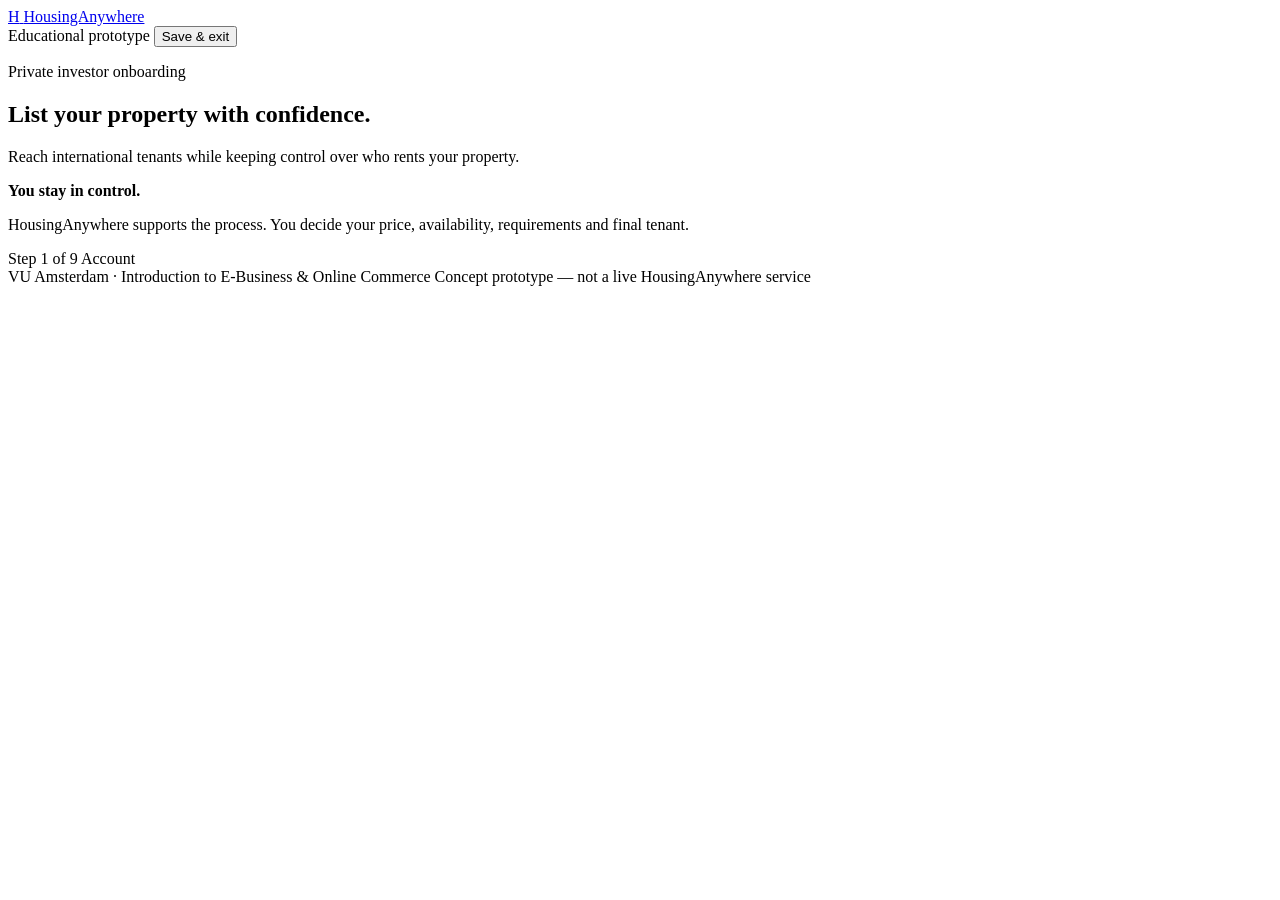
==== index.html @ 100d5806 "Add index.html" ====
<!doctype html>
<html lang="en">
<head>
  <meta charset="utf-8" />
  <meta name="viewport" content="width=device-width, initial-scale=1" />
  <meta name="description" content="Educational prototype of a low-touch HousingAnywhere onboarding journey for private investors." />
  <title>HousingAnywhere — Private Investor Onboarding Prototype</title>
  <link rel="stylesheet" href="styles.css" />
</head>
<body>
  <header class="topbar">
    <a class="brand" href="#" aria-label="HousingAnywhere prototype home">
      <span class="brand-mark">H</span>
      <span>HousingAnywhere</span>
    </a>
    <div class="top-actions">
      <span class="prototype-badge">Educational prototype</span>
      <button class="text-button" id="saveExitBtn" type="button">Save & exit</button>
    </div>
  </header>

  <main class="shell">
    <aside class="sidebar" aria-label="Onboarding progress">
      <div class="sidebar-copy">
        <p class="eyebrow">Private investor onboarding</p>
        <h1>List your property with confidence.</h1>
        <p>Reach international tenants while keeping control over who rents your property.</p>
      </div>
      <ol id="progressList" class="progress-list"></ol>
      <div class="trust-card">
        <strong>You stay in control.</strong>
        <p>HousingAnywhere supports the process. You decide your price, availability, requirements and final tenant.</p>
      </div>
    </aside>

    <section class="content-panel" aria-live="polite">
      <div class="mobile-progress">
        <div>
          <span id="mobileStepLabel">Step 1 of 9</span>
          <span id="mobileStepName">Account</span>
        </div>
        <div class="mobile-progress-track"><span id="mobileProgressBar"></span></div>
      </div>

      <div id="app"></div>
    </section>
  </main>

  <footer>
    <span>VU Amsterdam · Introduction to E-Business & Online Commerce</span>
    <span>Concept prototype — not a live HousingAnywhere service</span>
  </footer>

  <script src="app.js"></script>
</body>
</html>
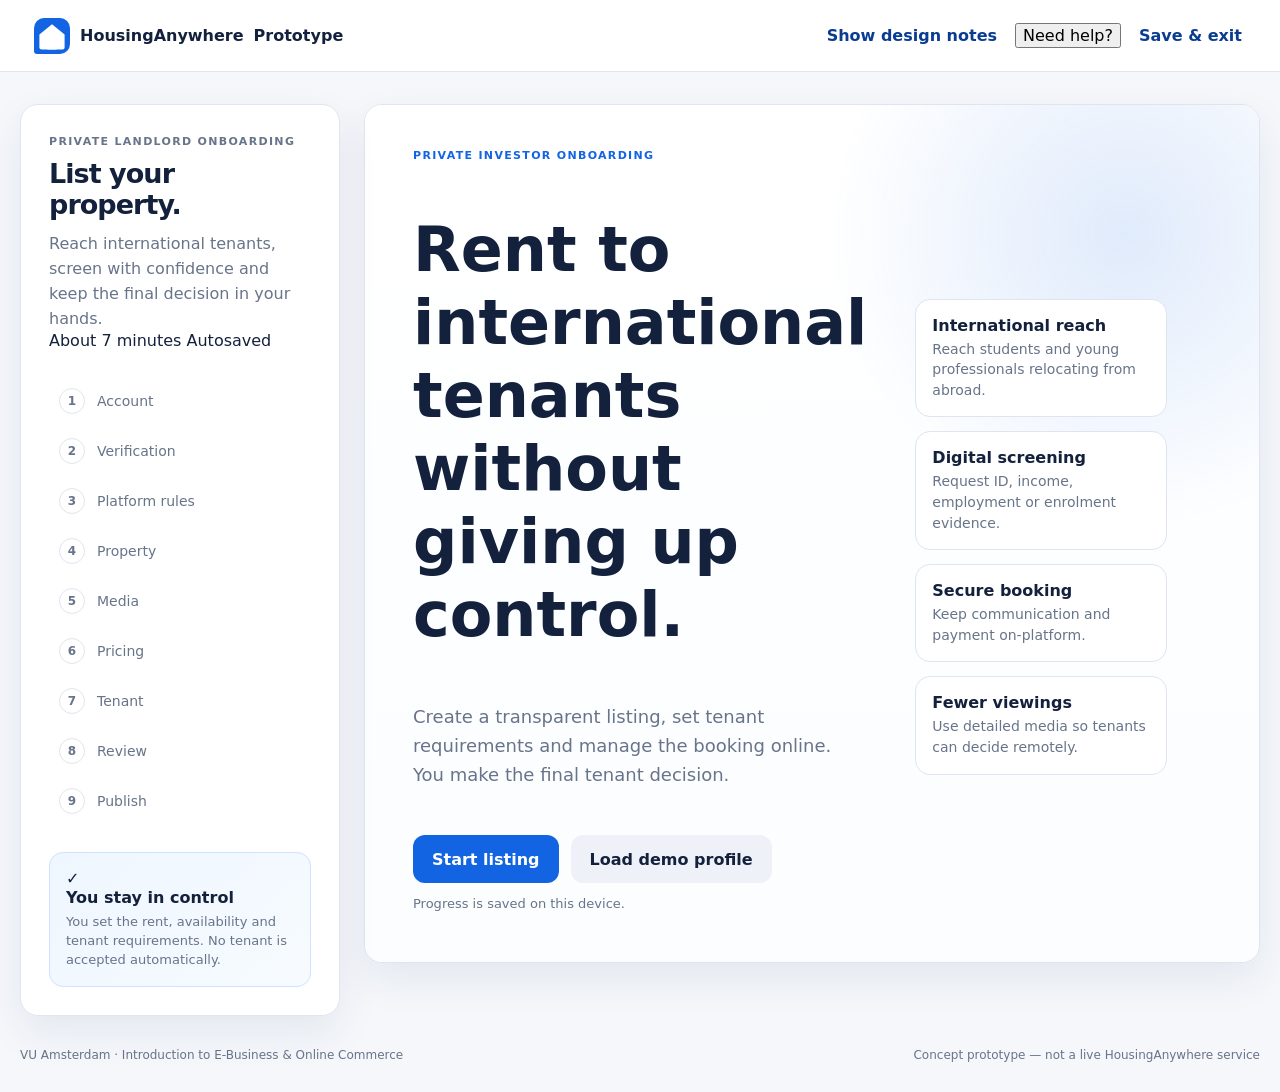
==== commit cd087ff8: "Refine HousingAnywhere shell and demo controls" ====
--- a/index.html
+++ b/index.html
@@ -3,18 +3,26 @@
 <head>
   <meta charset="utf-8" />
   <meta name="viewport" content="width=device-width, initial-scale=1" />
-  <meta name="description" content="Educational prototype of a low-touch HousingAnywhere onboarding journey for private investors." />
+  <meta name="description" content="Educational prototype of a scalable HousingAnywhere onboarding journey for private investors." />
   <title>HousingAnywhere — Private Investor Onboarding Prototype</title>
   <link rel="stylesheet" href="styles.css" />
 </head>
 <body>
   <header class="topbar">
     <a class="brand" href="#" aria-label="HousingAnywhere prototype home">
-      <span class="brand-mark">H</span>
-      <span>HousingAnywhere</span>
+      <span class="brand-mark" aria-hidden="true">
+        <svg viewBox="0 0 40 40" role="img">
+          <path d="M6 18.2 20 7l14 11.2v14.3a2.5 2.5 0 0 1-2.5 2.5h-23A2.5 2.5 0 0 1 6 32.5V18.2Z" fill="currentColor"/>
+          <path d="M15 35V24h10v11" fill="#fff"/>
+        </svg>
+      </span>
+      <span class="brand-name">Housing<span>Anywhere</span></span>
+      <span class="prototype-label">Prototype</span>
     </a>
+
     <div class="top-actions">
-      <span class="prototype-badge">Educational prototype</span>
+      <button class="text-button" id="notesBtn" type="button" aria-pressed="false">Show design notes</button>
+      <button class="help-button" id="helpBtn" type="button">Need help?</button>
       <button class="text-button" id="saveExitBtn" type="button">Save & exit</button>
     </div>
   </header>
@@ -22,14 +30,24 @@
   <main class="shell">
     <aside class="sidebar" aria-label="Onboarding progress">
       <div class="sidebar-copy">
-        <p class="eyebrow">Private investor onboarding</p>
-        <h1>List your property with confidence.</h1>
-        <p>Reach international tenants while keeping control over who rents your property.</p>
+        <p class="eyebrow">Private landlord onboarding</p>
+        <h1>List your property.</h1>
+        <p>Reach international tenants, screen with confidence and keep the final decision in your hands.</p>
       </div>
+
+      <div class="progress-meta">
+        <span id="progressMeta">About 7 minutes</span>
+        <span>Autosaved</span>
+      </div>
+
       <ol id="progressList" class="progress-list"></ol>
+
       <div class="trust-card">
-        <strong>You stay in control.</strong>
-        <p>HousingAnywhere supports the process. You decide your price, availability, requirements and final tenant.</p>
+        <div class="trust-icon">✓</div>
+        <div>
+          <strong>You stay in control</strong>
+          <p>You set the rent, availability and tenant requirements. No tenant is accepted automatically.</p>
+        </div>
       </div>
     </aside>
 
@@ -51,6 +69,16 @@
     <span>Concept prototype — not a live HousingAnywhere service</span>
   </footer>
 
+  <div class="toast" id="toast" role="status" aria-live="polite"></div>
+
+  <dialog id="helpDialog">
+    <button class="dialog-close" id="closeHelpBtn" aria-label="Close">×</button>
+    <p class="eyebrow">Low-touch, not no-touch</p>
+    <h2>Need a hand?</h2>
+    <p>This prototype keeps routine onboarding self-service. Human support is available when something is unclear or an exception needs review.</p>
+    <button class="btn btn-primary" id="closeHelpPrimary" type="button">Continue onboarding</button>
+  </dialog>
+
   <script src="app.js"></script>
 </body>
 </html>
--- a/styles.css
+++ b/styles.css
@@ -0,0 +1,52 @@
+:root {
+  --ha-blue: #1264e3;
+  --ha-blue-dark: #0a3d91;
+  --ha-blue-soft: #eaf2ff;
+  --ink: #14213d;
+  --muted: #68748a;
+  --line: #dfe5ee;
+  --panel: #ffffff;
+  --bg: #f5f7fb;
+  --success: #147d64;
+  --success-soft: #e8f7f2;
+  --warning: #a76700;
+  --warning-soft: #fff4de;
+  --radius: 18px;
+  --shadow: 0 16px 40px rgba(26, 45, 84, 0.08);
+}
+*{box-sizing:border-box} html{scroll-behavior:smooth}
+body{margin:0;font-family:Inter,ui-sans-serif,system-ui,-apple-system,BlinkMacSystemFont,"Segoe UI",sans-serif;color:var(--ink);background:var(--bg);min-height:100vh}
+button,input,select,textarea{font:inherit} button{cursor:pointer}
+.topbar{height:72px;display:flex;align-items:center;justify-content:space-between;gap:20px;padding:0 34px;background:#fff;border-bottom:1px solid var(--line);position:sticky;top:0;z-index:20}
+.brand{display:inline-flex;align-items:center;gap:10px;text-decoration:none;color:var(--ink);font-weight:800}
+.brand-mark{width:36px;height:36px;display:grid;place-items:center;color:#fff;background:var(--ha-blue);border-radius:10px 10px 10px 3px;font-weight:900}
+.top-actions{display:flex;align-items:center;gap:14px}.prototype-badge{padding:7px 10px;border-radius:999px;background:var(--ha-blue-soft);color:var(--ha-blue-dark);font-size:12px;font-weight:750}
+.text-button{border:0;background:transparent;color:var(--ha-blue-dark);font-weight:700;padding:10px 4px}
+.shell{width:min(1240px,calc(100% - 40px));margin:32px auto;display:grid;grid-template-columns:320px minmax(0,1fr);gap:24px;align-items:start}
+.sidebar{position:sticky;top:98px;background:var(--panel);border:1px solid var(--line);border-radius:var(--radius);box-shadow:var(--shadow);padding:28px}
+.sidebar-copy h1{font-size:27px;line-height:1.15;letter-spacing:-.035em;margin:8px 0 12px}.sidebar-copy p{color:var(--muted);line-height:1.55;margin:0}
+.eyebrow{text-transform:uppercase;font-size:11px;letter-spacing:.12em;font-weight:850;color:var(--ha-blue)}
+.progress-list{list-style:none;padding:0;margin:28px 0;display:grid;gap:4px}.progress-item{display:grid;grid-template-columns:28px 1fr;gap:10px;align-items:center;padding:10px;border-radius:12px;color:var(--muted);font-size:14px}
+.progress-item .dot{width:26px;height:26px;border-radius:50%;display:grid;place-items:center;border:1.5px solid var(--line);background:#fff;font-size:12px;font-weight:800}
+.progress-item.active{background:var(--ha-blue-soft);color:var(--ha-blue-dark);font-weight:800}.progress-item.active .dot{background:var(--ha-blue);border-color:var(--ha-blue);color:#fff}
+.progress-item.done{color:var(--ink)}.progress-item.done .dot{background:var(--success);border-color:var(--success);color:#fff}
+.trust-card{padding:16px;border-radius:14px;background:linear-gradient(140deg,#eef6ff,#f7fbff);border:1px solid #cfe2ff}.trust-card strong{display:block;margin-bottom:6px}.trust-card p{margin:0;color:var(--muted);font-size:13px;line-height:1.45}
+.content-panel{background:var(--panel);border:1px solid var(--line);border-radius:var(--radius);box-shadow:var(--shadow);min-height:720px;overflow:hidden}
+.screen{padding:44px 48px 38px}.screen-header{max-width:690px;margin-bottom:28px}.screen-header .kicker{color:var(--ha-blue);font-weight:800;font-size:13px;margin-bottom:8px}.screen-header h2{font-size:clamp(30px,4vw,43px);line-height:1.05;letter-spacing:-.04em;margin:0 0 14px}.screen-header p{color:var(--muted);font-size:17px;line-height:1.55;margin:0}
+.hero-screen{min-height:720px;display:grid;align-content:center;background:radial-gradient(circle at 85% 15%,rgba(18,100,227,.13),transparent 28%),linear-gradient(180deg,#fff,#fbfdff)}
+.hero-layout{display:grid;grid-template-columns:1.15fr .85fr;gap:48px;align-items:center}.hero-layout h2{font-size:clamp(42px,5vw,62px);max-width:700px}.hero-benefits{display:grid;gap:14px}.benefit-card{border:1px solid var(--line);border-radius:15px;padding:16px;background:#fff}.benefit-card strong{display:block;margin-bottom:4px}.benefit-card span{color:var(--muted);font-size:14px;line-height:1.4}
+.form-grid{display:grid;grid-template-columns:repeat(2,minmax(0,1fr));gap:18px}.field{display:grid;gap:8px}.field.full{grid-column:1/-1}.field label{font-size:13px;font-weight:800;color:#33415c}.field small{color:var(--muted)}
+input,select,textarea{width:100%;border:1px solid #cfd7e4;background:#fff;color:var(--ink);border-radius:12px;padding:13px 14px;min-height:48px;outline:none}textarea{min-height:100px;resize:vertical}input:focus,select:focus,textarea:focus{border-color:var(--ha-blue);box-shadow:0 0 0 3px rgba(18,100,227,.12)} input[type="checkbox"]{width:18px;min-height:18px;padding:0}
+.actions{display:flex;gap:12px;justify-content:space-between;align-items:center;margin-top:34px;padding-top:24px;border-top:1px solid var(--line)}.actions-right{display:flex;gap:12px;margin-left:auto}
+.btn{border:0;border-radius:12px;padding:13px 19px;font-weight:800;min-height:48px}.btn-primary{background:var(--ha-blue);color:#fff}.btn-secondary{background:#eef2f8;color:var(--ink)}.btn:disabled{opacity:.45;cursor:not-allowed}
+.info-box,.success-box,.warning-box{border-radius:14px;padding:16px 18px;margin:18px 0;line-height:1.5}.info-box{background:var(--ha-blue-soft);color:var(--ha-blue-dark);border:1px solid #cfe0ff}.success-box{background:var(--success-soft);color:#0b614e;border:1px solid #b8e6d8}.warning-box{background:var(--warning-soft);color:#7d4c00;border:1px solid #ffd899}
+.verify-card{display:grid;grid-template-columns:54px 1fr auto;gap:16px;align-items:center;border:1px solid var(--line);border-radius:14px;padding:16px;margin:12px 0}.verify-icon{width:50px;height:50px;display:grid;place-items:center;border-radius:14px;background:var(--ha-blue-soft);color:var(--ha-blue);font-weight:900}.status{padding:7px 10px;border:0;border-radius:999px;font-size:12px;font-weight:850}.status.pending{background:#f1f3f6;color:#657084}.status.done{background:var(--success-soft);color:var(--success)}
+.rules-grid{display:grid;grid-template-columns:repeat(2,minmax(0,1fr));gap:14px}.rule-card{border:1px solid var(--line);border-radius:15px;padding:18px;min-height:190px;display:flex;flex-direction:column}.rule-number{color:var(--ha-blue);font-weight:900;font-size:12px}.rule-card h3{margin:8px 0}.rule-card p{color:var(--muted);line-height:1.45;flex:1}.check-row{display:flex;gap:9px;align-items:flex-start;font-size:13px;font-weight:700}
+.chips{display:flex;flex-wrap:wrap;gap:9px}.chip{display:inline-flex;align-items:center;gap:7px;border:1px solid var(--line);padding:9px 11px;border-radius:999px;background:#fff}
+.upload-box{border:1.5px dashed #b9c7da;border-radius:16px;padding:34px;text-align:center;background:#fbfcff}.media-preview{display:grid;grid-template-columns:repeat(3,1fr);gap:12px;margin-top:16px}.media-tile{aspect-ratio:4/3;border:1px solid var(--line);border-radius:12px;background:#f3f6fb;display:grid;place-items:center;overflow:hidden;color:var(--muted);font-size:12px}.media-tile img{width:100%;height:100%;object-fit:cover}
+.summary-grid{display:grid;grid-template-columns:repeat(2,minmax(0,1fr));gap:14px}.summary-card{border:1px solid var(--line);border-radius:14px;padding:17px}.summary-card h3{margin:0 0 10px;font-size:15px}.summary-card dl{margin:0;display:grid;grid-template-columns:1fr 1fr;gap:8px 12px;font-size:13px}.summary-card dt{color:var(--muted)}.summary-card dd{margin:0;text-align:right;font-weight:750}
+.checklist{list-style:none;padding:0;margin:18px 0 0;display:grid;gap:9px}.checklist li{display:flex;align-items:center;gap:9px}.checkmark{width:24px;height:24px;border-radius:50%;display:grid;place-items:center;background:var(--success-soft);color:var(--success);font-weight:900;font-size:12px}
+.success-hero{text-align:center;max-width:700px;margin:60px auto 0}.success-icon{width:82px;height:82px;border-radius:24px;display:grid;place-items:center;background:var(--success-soft);color:var(--success);font-size:38px;font-weight:900;margin:0 auto 24px}.next-steps{display:grid;grid-template-columns:repeat(4,1fr);gap:10px;margin:30px 0}.next-step{padding:14px 10px;background:#f8faff;border:1px solid var(--line);border-radius:12px;font-size:12px}.next-step strong{display:block;color:var(--ha-blue);font-size:18px;margin-bottom:5px}.inline-note{color:var(--muted);font-size:13px}.mobile-progress{display:none}
+footer{width:min(1240px,calc(100% - 40px));margin:0 auto 30px;display:flex;justify-content:space-between;gap:20px;color:var(--muted);font-size:12px}
+@media(max-width:940px){.shell{grid-template-columns:1fr;margin-top:20px}.sidebar{display:none}.mobile-progress{display:block;padding:18px 22px 0}.mobile-progress>div:first-child{display:flex;justify-content:space-between;font-size:12px;color:var(--muted);margin-bottom:8px}.mobile-progress-track{height:6px;background:#e7ebf1;border-radius:999px;overflow:hidden}.mobile-progress-track span{display:block;height:100%;background:var(--ha-blue)}.hero-layout{grid-template-columns:1fr}}
+@media(max-width:680px){.topbar{padding:0 18px}.prototype-badge{display:none}.shell{width:calc(100% - 20px)}.screen{padding:30px 22px 24px}.form-grid,.rules-grid,.summary-grid{grid-template-columns:1fr}.field.full{grid-column:auto}.verify-card{grid-template-columns:46px 1fr}.verify-card .status{grid-column:2;justify-self:start}.media-preview{grid-template-columns:repeat(2,1fr)}.next-steps{grid-template-columns:repeat(2,1fr)}footer{width:calc(100% - 32px);flex-direction:column}}
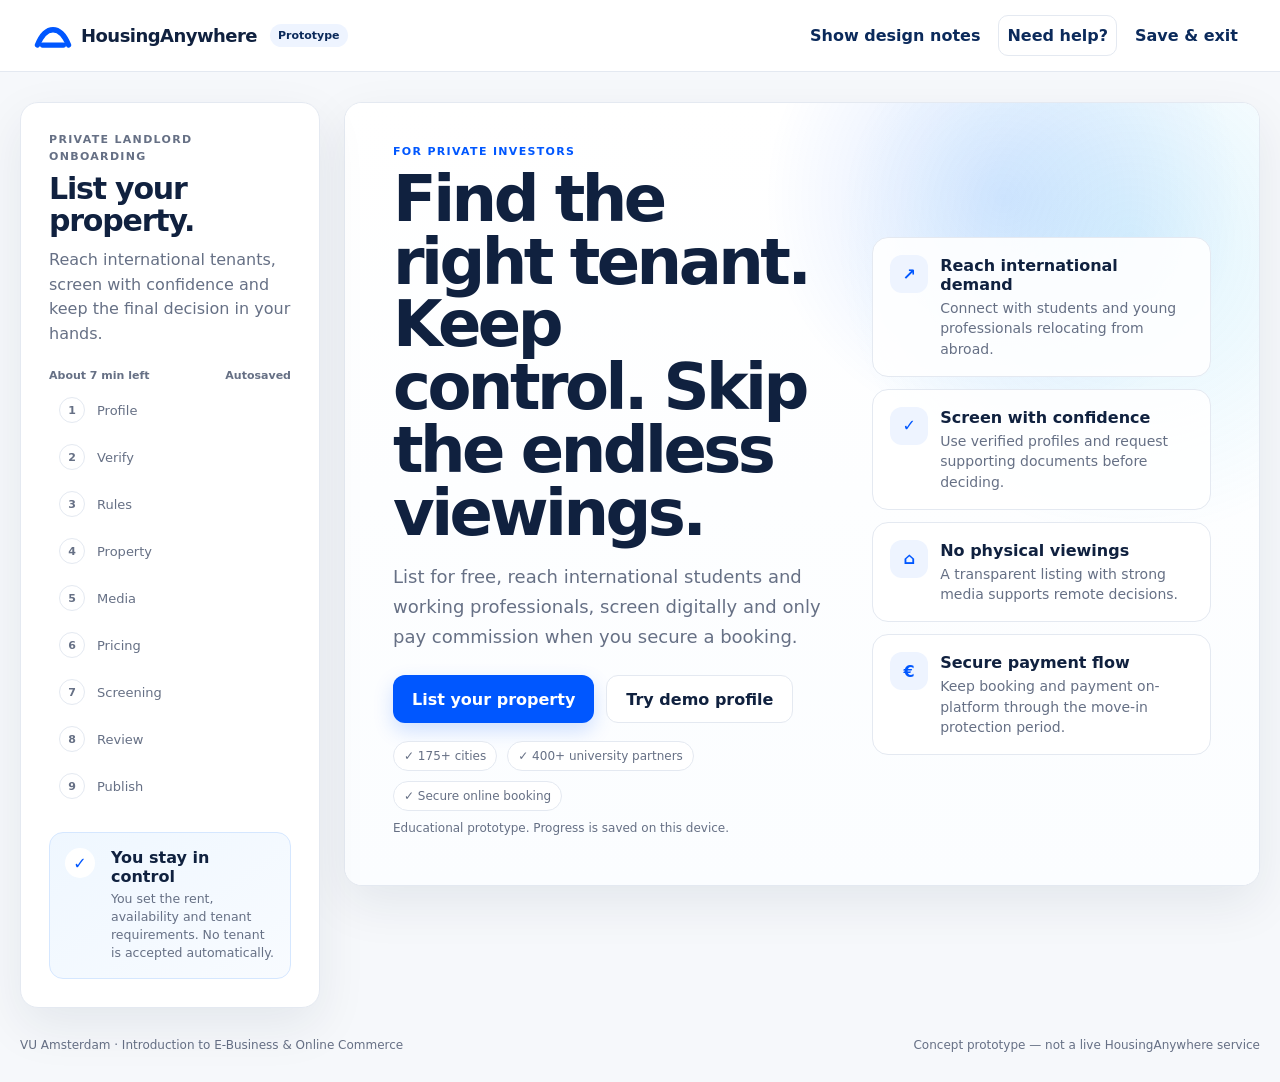
==== commit 2b7dc840: "Correct HousingAnywhere logo treatment and warm branding" ====
--- a/index.html
+++ b/index.html
@@ -11,12 +11,12 @@
   <header class="topbar">
     <a class="brand" href="#" aria-label="HousingAnywhere prototype home">
       <span class="brand-mark" aria-hidden="true">
-        <svg viewBox="0 0 40 40" role="img">
-          <path d="M6 18.2 20 7l14 11.2v14.3a2.5 2.5 0 0 1-2.5 2.5h-23A2.5 2.5 0 0 1 6 32.5V18.2Z" fill="currentColor"/>
-          <path d="M15 35V24h10v11" fill="#fff"/>
+        <svg viewBox="0 0 44 40" role="img">
+          <path d="M4 30.5c4.8-11.8 10.8-17.7 18-17.7s13.2 5.9 18 17.7" fill="none" stroke="currentColor" stroke-width="6.2" stroke-linecap="round"/>
+          <path d="M10 30.5h24" fill="none" stroke="currentColor" stroke-width="6.2" stroke-linecap="round"/>
         </svg>
       </span>
-      <span class="brand-name">Housing<span>Anywhere</span></span>
+      <span class="brand-name">HousingAnywhere</span>
       <span class="prototype-label">Prototype</span>
     </a>
 
--- a/styles.css
+++ b/styles.css
@@ -1,52 +1,194 @@
-:root {
-  --ha-blue: #1264e3;
-  --ha-blue-dark: #0a3d91;
-  --ha-blue-soft: #eaf2ff;
-  --ink: #14213d;
-  --muted: #68748a;
-  --line: #dfe5ee;
-  --panel: #ffffff;
-  --bg: #f5f7fb;
-  --success: #147d64;
-  --success-soft: #e8f7f2;
-  --warning: #a76700;
-  --warning-soft: #fff4de;
-  --radius: 18px;
-  --shadow: 0 16px 40px rgba(26, 45, 84, 0.08);
+:root{
+  --ha-blue:#0057ff;
+  --ha-blue-2:#2f80ed;
+  --ha-blue-dark:#0b2a5b;
+  --ha-blue-soft:#eef4ff;
+  --ha-cyan:#28b8f0;
+  --ink:#10213f;
+  --muted:#667085;
+  --line:#e4e9f1;
+  --panel:#ffffff;
+  --bg:#f6f8fb;
+  --success:#0f8a66;
+  --success-soft:#e9f8f2;
+  --warning:#9a5f00;
+  --warning-soft:#fff6e5;
+  --danger:#b42318;
+  --danger-soft:#fff0ee;
+  --note:#6d4aff;
+  --note-soft:#f2efff;
+  --radius:18px;
+  --shadow:0 18px 50px rgba(16,33,63,.08)
 }
-*{box-sizing:border-box} html{scroll-behavior:smooth}
-body{margin:0;font-family:Inter,ui-sans-serif,system-ui,-apple-system,BlinkMacSystemFont,"Segoe UI",sans-serif;color:var(--ink);background:var(--bg);min-height:100vh}
-button,input,select,textarea{font:inherit} button{cursor:pointer}
-.topbar{height:72px;display:flex;align-items:center;justify-content:space-between;gap:20px;padding:0 34px;background:#fff;border-bottom:1px solid var(--line);position:sticky;top:0;z-index:20}
-.brand{display:inline-flex;align-items:center;gap:10px;text-decoration:none;color:var(--ink);font-weight:800}
-.brand-mark{width:36px;height:36px;display:grid;place-items:center;color:#fff;background:var(--ha-blue);border-radius:10px 10px 10px 3px;font-weight:900}
-.top-actions{display:flex;align-items:center;gap:14px}.prototype-badge{padding:7px 10px;border-radius:999px;background:var(--ha-blue-soft);color:var(--ha-blue-dark);font-size:12px;font-weight:750}
-.text-button{border:0;background:transparent;color:var(--ha-blue-dark);font-weight:700;padding:10px 4px}
-.shell{width:min(1240px,calc(100% - 40px));margin:32px auto;display:grid;grid-template-columns:320px minmax(0,1fr);gap:24px;align-items:start}
-.sidebar{position:sticky;top:98px;background:var(--panel);border:1px solid var(--line);border-radius:var(--radius);box-shadow:var(--shadow);padding:28px}
-.sidebar-copy h1{font-size:27px;line-height:1.15;letter-spacing:-.035em;margin:8px 0 12px}.sidebar-copy p{color:var(--muted);line-height:1.55;margin:0}
-.eyebrow{text-transform:uppercase;font-size:11px;letter-spacing:.12em;font-weight:850;color:var(--ha-blue)}
-.progress-list{list-style:none;padding:0;margin:28px 0;display:grid;gap:4px}.progress-item{display:grid;grid-template-columns:28px 1fr;gap:10px;align-items:center;padding:10px;border-radius:12px;color:var(--muted);font-size:14px}
-.progress-item .dot{width:26px;height:26px;border-radius:50%;display:grid;place-items:center;border:1.5px solid var(--line);background:#fff;font-size:12px;font-weight:800}
-.progress-item.active{background:var(--ha-blue-soft);color:var(--ha-blue-dark);font-weight:800}.progress-item.active .dot{background:var(--ha-blue);border-color:var(--ha-blue);color:#fff}
-.progress-item.done{color:var(--ink)}.progress-item.done .dot{background:var(--success);border-color:var(--success);color:#fff}
-.trust-card{padding:16px;border-radius:14px;background:linear-gradient(140deg,#eef6ff,#f7fbff);border:1px solid #cfe2ff}.trust-card strong{display:block;margin-bottom:6px}.trust-card p{margin:0;color:var(--muted);font-size:13px;line-height:1.45}
-.content-panel{background:var(--panel);border:1px solid var(--line);border-radius:var(--radius);box-shadow:var(--shadow);min-height:720px;overflow:hidden}
-.screen{padding:44px 48px 38px}.screen-header{max-width:690px;margin-bottom:28px}.screen-header .kicker{color:var(--ha-blue);font-weight:800;font-size:13px;margin-bottom:8px}.screen-header h2{font-size:clamp(30px,4vw,43px);line-height:1.05;letter-spacing:-.04em;margin:0 0 14px}.screen-header p{color:var(--muted);font-size:17px;line-height:1.55;margin:0}
-.hero-screen{min-height:720px;display:grid;align-content:center;background:radial-gradient(circle at 85% 15%,rgba(18,100,227,.13),transparent 28%),linear-gradient(180deg,#fff,#fbfdff)}
-.hero-layout{display:grid;grid-template-columns:1.15fr .85fr;gap:48px;align-items:center}.hero-layout h2{font-size:clamp(42px,5vw,62px);max-width:700px}.hero-benefits{display:grid;gap:14px}.benefit-card{border:1px solid var(--line);border-radius:15px;padding:16px;background:#fff}.benefit-card strong{display:block;margin-bottom:4px}.benefit-card span{color:var(--muted);font-size:14px;line-height:1.4}
-.form-grid{display:grid;grid-template-columns:repeat(2,minmax(0,1fr));gap:18px}.field{display:grid;gap:8px}.field.full{grid-column:1/-1}.field label{font-size:13px;font-weight:800;color:#33415c}.field small{color:var(--muted)}
-input,select,textarea{width:100%;border:1px solid #cfd7e4;background:#fff;color:var(--ink);border-radius:12px;padding:13px 14px;min-height:48px;outline:none}textarea{min-height:100px;resize:vertical}input:focus,select:focus,textarea:focus{border-color:var(--ha-blue);box-shadow:0 0 0 3px rgba(18,100,227,.12)} input[type="checkbox"]{width:18px;min-height:18px;padding:0}
-.actions{display:flex;gap:12px;justify-content:space-between;align-items:center;margin-top:34px;padding-top:24px;border-top:1px solid var(--line)}.actions-right{display:flex;gap:12px;margin-left:auto}
-.btn{border:0;border-radius:12px;padding:13px 19px;font-weight:800;min-height:48px}.btn-primary{background:var(--ha-blue);color:#fff}.btn-secondary{background:#eef2f8;color:var(--ink)}.btn:disabled{opacity:.45;cursor:not-allowed}
-.info-box,.success-box,.warning-box{border-radius:14px;padding:16px 18px;margin:18px 0;line-height:1.5}.info-box{background:var(--ha-blue-soft);color:var(--ha-blue-dark);border:1px solid #cfe0ff}.success-box{background:var(--success-soft);color:#0b614e;border:1px solid #b8e6d8}.warning-box{background:var(--warning-soft);color:#7d4c00;border:1px solid #ffd899}
-.verify-card{display:grid;grid-template-columns:54px 1fr auto;gap:16px;align-items:center;border:1px solid var(--line);border-radius:14px;padding:16px;margin:12px 0}.verify-icon{width:50px;height:50px;display:grid;place-items:center;border-radius:14px;background:var(--ha-blue-soft);color:var(--ha-blue);font-weight:900}.status{padding:7px 10px;border:0;border-radius:999px;font-size:12px;font-weight:850}.status.pending{background:#f1f3f6;color:#657084}.status.done{background:var(--success-soft);color:var(--success)}
-.rules-grid{display:grid;grid-template-columns:repeat(2,minmax(0,1fr));gap:14px}.rule-card{border:1px solid var(--line);border-radius:15px;padding:18px;min-height:190px;display:flex;flex-direction:column}.rule-number{color:var(--ha-blue);font-weight:900;font-size:12px}.rule-card h3{margin:8px 0}.rule-card p{color:var(--muted);line-height:1.45;flex:1}.check-row{display:flex;gap:9px;align-items:flex-start;font-size:13px;font-weight:700}
-.chips{display:flex;flex-wrap:wrap;gap:9px}.chip{display:inline-flex;align-items:center;gap:7px;border:1px solid var(--line);padding:9px 11px;border-radius:999px;background:#fff}
-.upload-box{border:1.5px dashed #b9c7da;border-radius:16px;padding:34px;text-align:center;background:#fbfcff}.media-preview{display:grid;grid-template-columns:repeat(3,1fr);gap:12px;margin-top:16px}.media-tile{aspect-ratio:4/3;border:1px solid var(--line);border-radius:12px;background:#f3f6fb;display:grid;place-items:center;overflow:hidden;color:var(--muted);font-size:12px}.media-tile img{width:100%;height:100%;object-fit:cover}
-.summary-grid{display:grid;grid-template-columns:repeat(2,minmax(0,1fr));gap:14px}.summary-card{border:1px solid var(--line);border-radius:14px;padding:17px}.summary-card h3{margin:0 0 10px;font-size:15px}.summary-card dl{margin:0;display:grid;grid-template-columns:1fr 1fr;gap:8px 12px;font-size:13px}.summary-card dt{color:var(--muted)}.summary-card dd{margin:0;text-align:right;font-weight:750}
-.checklist{list-style:none;padding:0;margin:18px 0 0;display:grid;gap:9px}.checklist li{display:flex;align-items:center;gap:9px}.checkmark{width:24px;height:24px;border-radius:50%;display:grid;place-items:center;background:var(--success-soft);color:var(--success);font-weight:900;font-size:12px}
-.success-hero{text-align:center;max-width:700px;margin:60px auto 0}.success-icon{width:82px;height:82px;border-radius:24px;display:grid;place-items:center;background:var(--success-soft);color:var(--success);font-size:38px;font-weight:900;margin:0 auto 24px}.next-steps{display:grid;grid-template-columns:repeat(4,1fr);gap:10px;margin:30px 0}.next-step{padding:14px 10px;background:#f8faff;border:1px solid var(--line);border-radius:12px;font-size:12px}.next-step strong{display:block;color:var(--ha-blue);font-size:18px;margin-bottom:5px}.inline-note{color:var(--muted);font-size:13px}.mobile-progress{display:none}
+*{box-sizing:border-box}
+html{scroll-behavior:smooth}
+body{margin:0;min-height:100vh;background:var(--bg);color:var(--ink);font-family:Inter,ui-sans-serif,system-ui,-apple-system,BlinkMacSystemFont,"Segoe UI",sans-serif}
+button,input,select,textarea{font:inherit}
+button{cursor:pointer}
+a{color:inherit}
+.topbar{height:72px;display:flex;align-items:center;justify-content:space-between;gap:20px;padding:0 34px;background:#fff;border-bottom:1px solid var(--line);position:sticky;top:0;z-index:30}
+.brand{display:inline-flex;align-items:center;gap:9px;text-decoration:none;font-weight:850;color:var(--ink)}
+.brand-mark{width:38px;height:38px;display:grid;place-items:center;color:var(--ha-blue)}
+.brand-mark svg{width:38px;height:38px;display:block}
+.brand-name{font-size:18px;letter-spacing:-.03em}
+.brand-name span{color:var(--ha-blue)}
+.prototype-label{font-size:11px;padding:5px 8px;border-radius:999px;background:var(--ha-blue-soft);color:var(--ha-blue-dark);font-weight:800;margin-left:4px}
+.top-actions{display:flex;align-items:center;gap:10px}
+.text-button,.help-button{border:0;background:transparent;color:var(--ha-blue-dark);font-weight:750;padding:10px 8px;border-radius:10px}
+.text-button:hover,.help-button:hover{background:#f4f7fb}
+.help-button{border:1px solid var(--line);background:#fff}
+.shell{width:min(1240px,calc(100% - 40px));margin:30px auto;display:grid;grid-template-columns:300px minmax(0,1fr);gap:24px;align-items:start}
+.sidebar{position:sticky;top:98px;background:#fff;border:1px solid var(--line);border-radius:var(--radius);box-shadow:var(--shadow);padding:28px}
+.sidebar-copy h1{font-size:30px;line-height:1.08;letter-spacing:-.04em;margin:8px 0 10px}
+.sidebar-copy p{color:var(--muted);line-height:1.55;margin:0}
+.eyebrow{text-transform:uppercase;font-size:11px;letter-spacing:.12em;font-weight:900;color:var(--ha-blue)}
+.progress-meta{display:flex;justify-content:space-between;gap:12px;margin:22px 0 6px;color:var(--muted);font-size:11px;font-weight:700}
+.progress-list{list-style:none;padding:0;margin:0 0 24px;display:grid;gap:3px}
+.progress-item{display:grid;grid-template-columns:28px 1fr;gap:10px;align-items:center;padding:9px 10px;border-radius:11px;color:var(--muted);font-size:13px}
+.progress-item .dot{width:26px;height:26px;border-radius:50%;display:grid;place-items:center;border:1.5px solid var(--line);background:#fff;font-size:11px;font-weight:850}
+.progress-item.active{background:var(--ha-blue-soft);color:var(--ha-blue-dark);font-weight:850}
+.progress-item.active .dot{background:var(--ha-blue);border-color:var(--ha-blue);color:#fff}
+.progress-item.done{color:var(--ink)}
+.progress-item.done .dot{background:var(--success);border-color:var(--success);color:#fff}
+.trust-card{display:grid;grid-template-columns:34px 1fr;gap:12px;padding:15px;border-radius:14px;background:linear-gradient(145deg,#eff7ff,#f8fbff);border:1px solid #d5e7ff}
+.trust-icon{width:30px;height:30px;display:grid;place-items:center;border-radius:50%;background:#fff;color:var(--ha-blue);font-weight:900}
+.trust-card strong{display:block;margin-bottom:4px}
+.trust-card p{margin:0;color:var(--muted);font-size:12.5px;line-height:1.45}
+.content-panel{background:#fff;border:1px solid var(--line);border-radius:var(--radius);box-shadow:var(--shadow);min-height:740px;overflow:hidden}
+.screen{padding:42px 48px 38px}
+.screen-header{max-width:720px;margin-bottom:28px}
+.screen-header .kicker{display:flex;align-items:center;gap:9px;color:var(--ha-blue);font-weight:850;font-size:13px;margin-bottom:8px}
+.step-pill{padding:5px 8px;background:var(--ha-blue-soft);border-radius:999px;font-size:11px}
+.screen-header h2{font-size:clamp(30px,4vw,44px);line-height:1.05;letter-spacing:-.045em;margin:0 0 14px}
+.screen-header p{color:var(--muted);font-size:17px;line-height:1.55;margin:0}
+.hero-screen{min-height:740px;display:grid;align-content:center;background:radial-gradient(circle at 86% 18%,rgba(40,184,240,.15),transparent 29%),radial-gradient(circle at 72% 12%,rgba(0,87,255,.14),transparent 25%),linear-gradient(180deg,#fff,#fbfdff)}
+.hero-layout{display:grid;grid-template-columns:1.12fr .88fr;gap:48px;align-items:center}
+.hero-layout h2{font-size:clamp(46px,5vw,66px);line-height:.98;letter-spacing:-.055em;max-width:700px;margin:10px 0 18px}
+.hero-copy{font-size:18px;color:var(--muted);line-height:1.65;max-width:650px}
+.hero-cta-row{display:flex;flex-wrap:wrap;gap:12px;align-items:center;margin-top:24px}
+.microcopy{font-size:12px;color:var(--muted);margin-top:10px}
+.hero-benefits{display:grid;gap:12px}
+.benefit-card{border:1px solid var(--line);border-radius:16px;padding:17px;background:rgba(255,255,255,.9);display:grid;grid-template-columns:38px 1fr;gap:12px;align-items:start}
+.benefit-icon{width:38px;height:38px;border-radius:12px;background:var(--ha-blue-soft);color:var(--ha-blue);display:grid;place-items:center;font-weight:900}
+.benefit-card strong{display:block;margin:1px 0 4px}
+.benefit-card span{color:var(--muted);font-size:14px;line-height:1.45}
+.stat-strip{display:flex;flex-wrap:wrap;gap:10px;margin-top:18px}
+.stat-chip{display:inline-flex;align-items:center;gap:6px;padding:7px 10px;border-radius:999px;background:#fff;border:1px solid var(--line);font-size:12px;color:var(--muted)}
+.form-grid{display:grid;grid-template-columns:repeat(2,minmax(0,1fr));gap:18px}
+.field{display:grid;gap:8px}
+.field.full{grid-column:1/-1}
+.field label{font-size:13px;font-weight:800;color:#344054}
+.field small{color:var(--muted);line-height:1.4}
+input,select,textarea{width:100%;border:1px solid #cfd7e4;background:#fff;color:var(--ink);border-radius:12px;padding:13px 14px;min-height:48px;outline:none}
+textarea{min-height:102px;resize:vertical}
+input:focus,select:focus,textarea:focus{border-color:var(--ha-blue);box-shadow:0 0 0 3px rgba(0,87,255,.1)}
+input[type="checkbox"],input[type="radio"]{width:18px;min-height:18px;padding:0;accent-color:var(--ha-blue)}
+.actions{display:flex;gap:12px;justify-content:space-between;align-items:center;margin-top:34px;padding-top:24px;border-top:1px solid var(--line)}
+.actions-left,.actions-right{display:flex;gap:12px;align-items:center}
+.actions-right{margin-left:auto}
+.btn{border:0;border-radius:12px;padding:13px 19px;font-weight:850;min-height:48px;transition:.15s ease}
+.btn:hover{transform:translateY(-1px)}
+.btn-primary{background:var(--ha-blue);color:#fff;box-shadow:0 8px 20px rgba(0,87,255,.18)}
+.btn-primary:hover{background:#004be0}
+.btn-secondary{background:#eef2f8;color:var(--ink)}
+.btn-ghost{background:#fff;border:1px solid var(--line);color:var(--ink)}
+.btn:disabled{opacity:.42;cursor:not-allowed;transform:none;box-shadow:none}
+.info-box,.success-box,.warning-box,.solution-note{border-radius:14px;padding:16px 18px;margin:18px 0;line-height:1.5}
+.info-box{background:var(--ha-blue-soft);color:var(--ha-blue-dark);border:1px solid #cfe0ff}
+.success-box{background:var(--success-soft);color:#0b614e;border:1px solid #b8e6d8}
+.warning-box{background:var(--warning-soft);color:#7d4c00;border:1px solid #ffd899}
+.solution-note{display:none;background:var(--note-soft);color:#4d35b3;border:1px solid #d9d0ff}
+.show-notes .solution-note{display:block}
+.solution-note strong{display:block;margin-bottom:3px}
+.verify-card{display:grid;grid-template-columns:50px 1fr auto;gap:15px;align-items:center;border:1px solid var(--line);border-radius:14px;padding:16px;margin:12px 0;background:#fff}
+.verify-icon{width:48px;height:48px;display:grid;place-items:center;border-radius:14px;background:var(--ha-blue-soft);color:var(--ha-blue);font-weight:900}
+.status{padding:8px 11px;border:0;border-radius:999px;font-size:12px;font-weight:850}
+.status.pending{background:#f0f2f5;color:#667085}
+.status.done{background:var(--success-soft);color:var(--success)}
+.status.waiting{background:var(--warning-soft);color:var(--warning)}
+.rules-grid{display:grid;grid-template-columns:repeat(2,minmax(0,1fr));gap:14px}
+.rule-card{border:1px solid var(--line);border-radius:16px;padding:18px;min-height:214px;display:flex;flex-direction:column;background:#fff}
+.rule-top{display:flex;align-items:center;justify-content:space-between;gap:12px}
+.rule-number{color:var(--ha-blue);font-weight:900;font-size:11px;letter-spacing:.08em}
+.rule-card h3{margin:10px 0 8px;font-size:17px}
+.rule-card p{color:var(--muted);line-height:1.48;flex:1;margin:0 0 12px}
+.why-tag{font-size:11px;padding:5px 8px;border-radius:999px;background:#f5f7fa;color:var(--muted);font-weight:750}
+.check-row{display:flex;gap:9px;align-items:flex-start;font-size:13px;font-weight:750}
+.quiz-card{border:1px solid #cfe0ff;border-radius:16px;padding:18px;background:linear-gradient(145deg,#f7fbff,#fff);margin-top:16px}
+.quiz-card h3{margin:0 0 6px}
+.quiz-card p{margin:0 0 14px;color:var(--muted)}
+.quiz-options{display:grid;gap:9px}
+.quiz-option{display:flex;gap:10px;align-items:flex-start;border:1px solid var(--line);border-radius:12px;padding:12px;background:#fff}
+.quiz-option.correct{border-color:#94d8c3;background:#f4fbf8}
+.quiz-option.incorrect{border-color:#f3b4ad;background:#fff6f5}
+.segment-card{display:flex;gap:12px;align-items:flex-start;border:1px solid #cfe0ff;background:#f7fbff;border-radius:14px;padding:15px;margin:18px 0}
+.segment-card .mini-icon{width:38px;height:38px;border-radius:12px;background:#fff;color:var(--ha-blue);display:grid;place-items:center;font-weight:900;flex:0 0 auto}
+.segment-card strong{display:block}
+.segment-card p{margin:4px 0 0;color:var(--muted);font-size:13px;line-height:1.4}
+.chips{display:flex;flex-wrap:wrap;gap:9px}
+.chip{display:inline-flex;align-items:center;gap:7px;border:1px solid var(--line);padding:9px 11px;border-radius:999px;background:#fff}
+.upload-box{border:1.5px dashed #b9c7da;border-radius:16px;padding:34px;text-align:center;background:#fbfcff}
+.upload-box input{margin-top:10px;background:#fff}
+.media-preview{display:grid;grid-template-columns:repeat(3,1fr);gap:12px;margin-top:16px}
+.media-tile{aspect-ratio:4/3;border:1px solid var(--line);border-radius:12px;background:#f3f6fb;display:grid;place-items:center;overflow:hidden;color:var(--muted);font-size:12px;position:relative}
+.media-tile img{width:100%;height:100%;object-fit:cover}
+.media-label{position:absolute;bottom:8px;left:8px;background:rgba(16,33,63,.78);color:#fff;padding:4px 7px;border-radius:7px;font-size:10px}
+.media-coach{display:grid;grid-template-columns:1fr auto;gap:12px;align-items:center;margin-top:16px;padding:14px 16px;background:#f7fbff;border:1px solid #d6e8ff;border-radius:14px}
+.media-score{font-weight:900;color:var(--ha-blue)}
+.summary-grid{display:grid;grid-template-columns:repeat(2,minmax(0,1fr));gap:14px}
+.summary-card{border:1px solid var(--line);border-radius:14px;padding:17px;background:#fff}
+.summary-card h3{margin:0 0 10px;font-size:15px}
+.summary-card dl{margin:0;display:grid;grid-template-columns:1fr 1fr;gap:8px 12px;font-size:13px}
+.summary-card dt{color:var(--muted)}
+.summary-card dd{margin:0;text-align:right;font-weight:750}
+.readiness{display:grid;grid-template-columns:92px 1fr;gap:16px;align-items:center;border:1px solid #b8e6d8;background:#f6fcf9;border-radius:16px;padding:16px;margin:18px 0}
+.readiness-score{width:78px;height:78px;border-radius:50%;display:grid;place-items:center;background:#fff;border:8px solid #bfe8d9;color:var(--success);font-size:22px;font-weight:900}
+.checklist{list-style:none;padding:0;margin:10px 0 0;display:grid;gap:9px}
+.checklist li{display:flex;align-items:center;gap:9px}
+.checkmark{width:24px;height:24px;border-radius:50%;display:grid;place-items:center;background:var(--success-soft);color:var(--success);font-weight:900;font-size:12px}
+.inline-note{color:var(--muted);font-size:13px;line-height:1.45}
+.fee-card{display:grid;grid-template-columns:1fr auto;gap:18px;align-items:center;background:#f7fbff;border:1px solid #d7e7ff;border-radius:15px;padding:16px 18px;margin-top:18px}
+.fee-card strong{display:block;margin-bottom:4px}
+.fee-card .fee-value{font-size:20px;font-weight:900;color:var(--ha-blue)}
+.success-hero{text-align:center;max-width:760px;margin:40px auto 0}
+.success-icon{width:82px;height:82px;border-radius:24px;display:grid;place-items:center;background:var(--success-soft);color:var(--success);font-size:38px;font-weight:900;margin:0 auto 22px}
+.success-hero h2{font-size:46px;line-height:1.03;letter-spacing:-.045em;margin:8px 0 12px}
+.next-steps{display:grid;grid-template-columns:repeat(4,1fr);gap:10px;margin:28px 0}
+.next-step{padding:15px 10px;background:#f8faff;border:1px solid var(--line);border-radius:12px;font-size:12px}
+.next-step strong{display:block;color:var(--ha-blue);font-size:18px;margin-bottom:5px}
+.mobile-progress{display:none}
+.toast{position:fixed;right:22px;bottom:22px;background:#10213f;color:#fff;padding:12px 15px;border-radius:12px;box-shadow:var(--shadow);font-size:13px;opacity:0;pointer-events:none;transform:translateY(8px);transition:.2s ease;z-index:40}
+.toast.show{opacity:1;transform:translateY(0)}
+dialog{width:min(500px,calc(100% - 32px));border:0;border-radius:18px;padding:28px;box-shadow:0 26px 80px rgba(16,33,63,.22);color:var(--ink)}
+dialog::backdrop{background:rgba(9,21,45,.4)}
+.dialog-close{position:absolute;right:14px;top:12px;border:0;background:#f3f5f8;border-radius:50%;width:34px;height:34px;font-size:20px}
+dialog h2{font-size:30px;margin:8px 0 10px}
+dialog p{color:var(--muted);line-height:1.55}
 footer{width:min(1240px,calc(100% - 40px));margin:0 auto 30px;display:flex;justify-content:space-between;gap:20px;color:var(--muted);font-size:12px}
-@media(max-width:940px){.shell{grid-template-columns:1fr;margin-top:20px}.sidebar{display:none}.mobile-progress{display:block;padding:18px 22px 0}.mobile-progress>div:first-child{display:flex;justify-content:space-between;font-size:12px;color:var(--muted);margin-bottom:8px}.mobile-progress-track{height:6px;background:#e7ebf1;border-radius:999px;overflow:hidden}.mobile-progress-track span{display:block;height:100%;background:var(--ha-blue)}.hero-layout{grid-template-columns:1fr}}
-@media(max-width:680px){.topbar{padding:0 18px}.prototype-badge{display:none}.shell{width:calc(100% - 20px)}.screen{padding:30px 22px 24px}.form-grid,.rules-grid,.summary-grid{grid-template-columns:1fr}.field.full{grid-column:auto}.verify-card{grid-template-columns:46px 1fr}.verify-card .status{grid-column:2;justify-self:start}.media-preview{grid-template-columns:repeat(2,1fr)}.next-steps{grid-template-columns:repeat(2,1fr)}footer{width:calc(100% - 32px);flex-direction:column}}+@media(max-width:960px){
+  .shell{grid-template-columns:1fr;margin-top:20px}
+  .sidebar{display:none}
+  .mobile-progress{display:block;padding:18px 22px 0}
+  .mobile-progress>div:first-child{display:flex;justify-content:space-between;font-size:12px;color:var(--muted);margin-bottom:8px}
+  .mobile-progress-track{height:6px;background:#e7ebf1;border-radius:999px;overflow:hidden}
+  .mobile-progress-track span{display:block;height:100%;background:linear-gradient(90deg,var(--ha-blue),var(--ha-cyan))}
+  .hero-layout{grid-template-columns:1fr}
+}
+@media(max-width:700px){
+  .topbar{padding:0 16px}
+  .prototype-label,.top-actions .help-button{display:none}
+  .top-actions{gap:2px}
+  .text-button{font-size:12px}
+  .shell{width:calc(100% - 20px)}
+  .screen{padding:30px 22px 24px}
+  .form-grid,.rules-grid,.summary-grid{grid-template-columns:1fr}
+  .field.full{grid-column:auto}
+  .verify-card{grid-template-columns:46px 1fr}
+  .verify-card .status{grid-column:2;justify-self:start}
+  .media-preview{grid-template-columns:repeat(2,1fr)}
+  .media-coach,.fee-card,.readiness{grid-template-columns:1fr}
+  .next-steps{grid-template-columns:repeat(2,1fr)}
+  .hero-cta-row{align-items:stretch}
+  .hero-cta-row .btn{width:100%}
+  footer{width:calc(100% - 32px);flex-direction:column}
+}
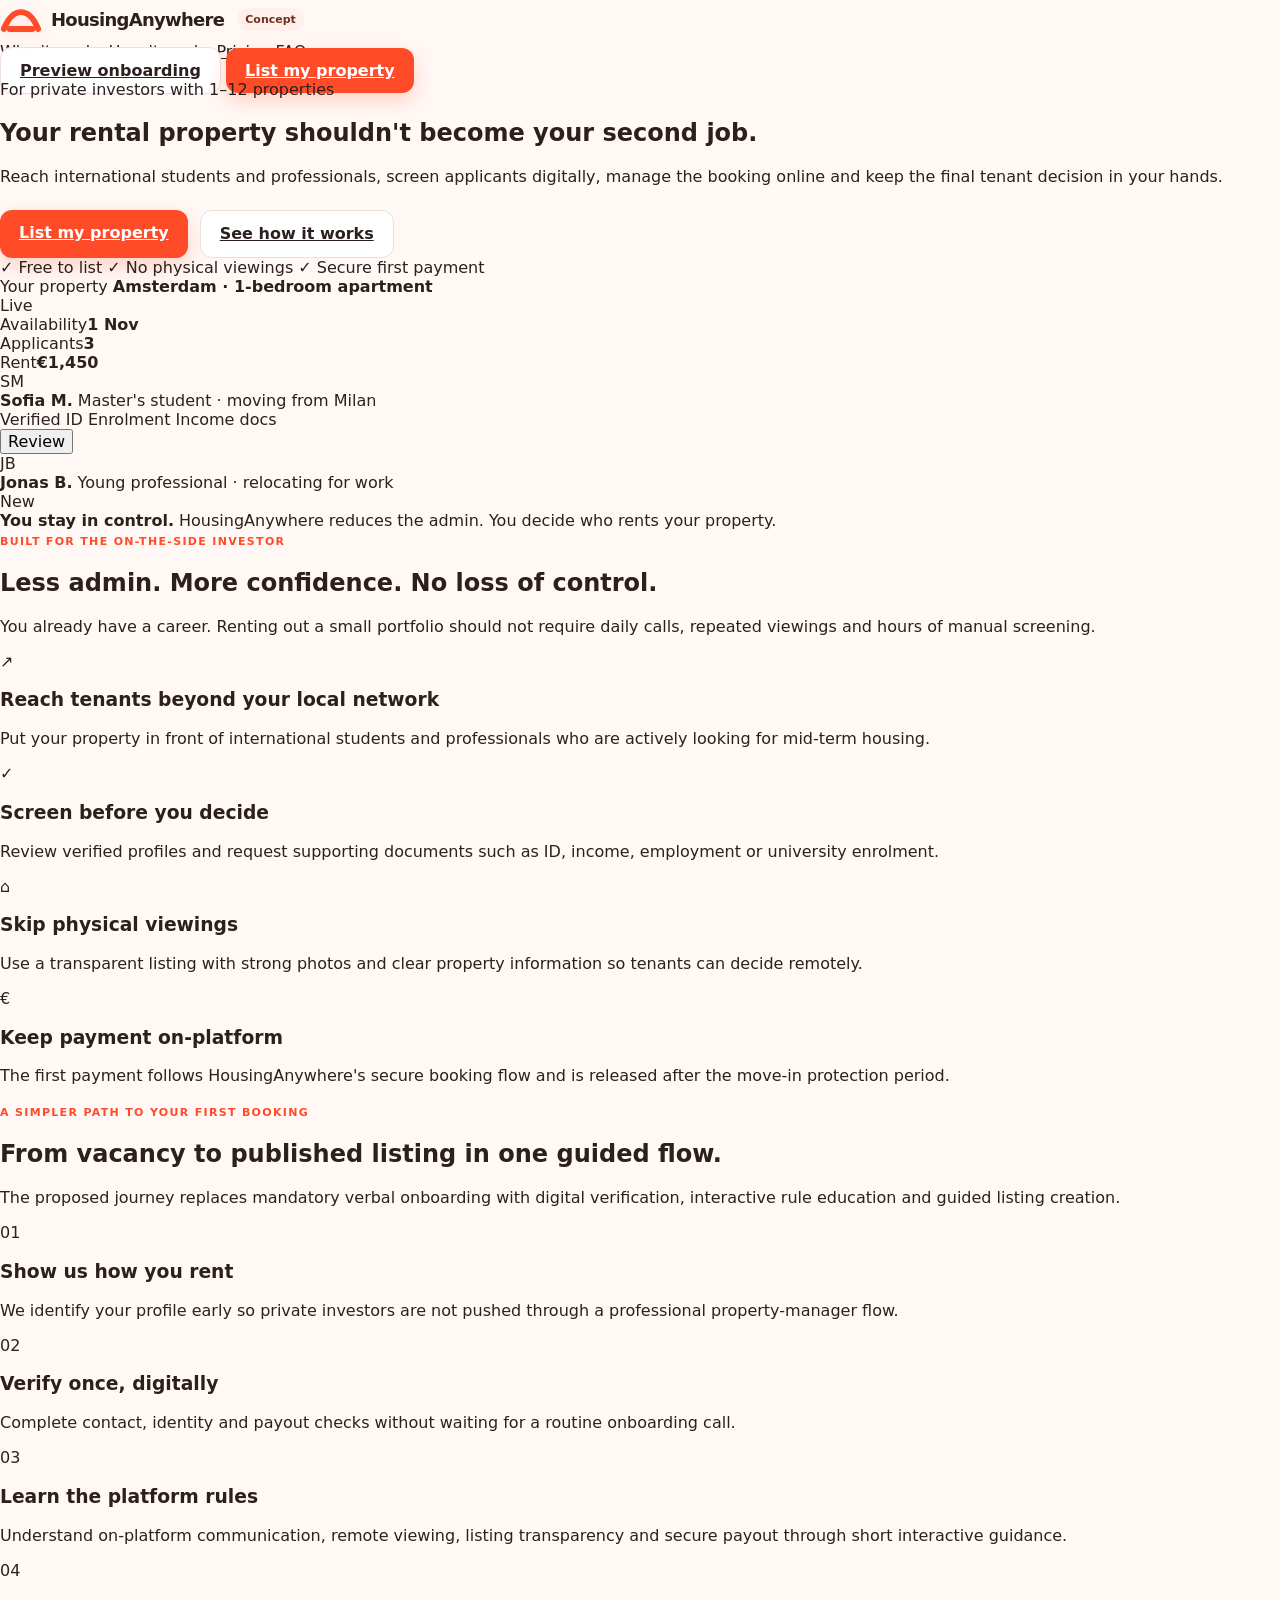
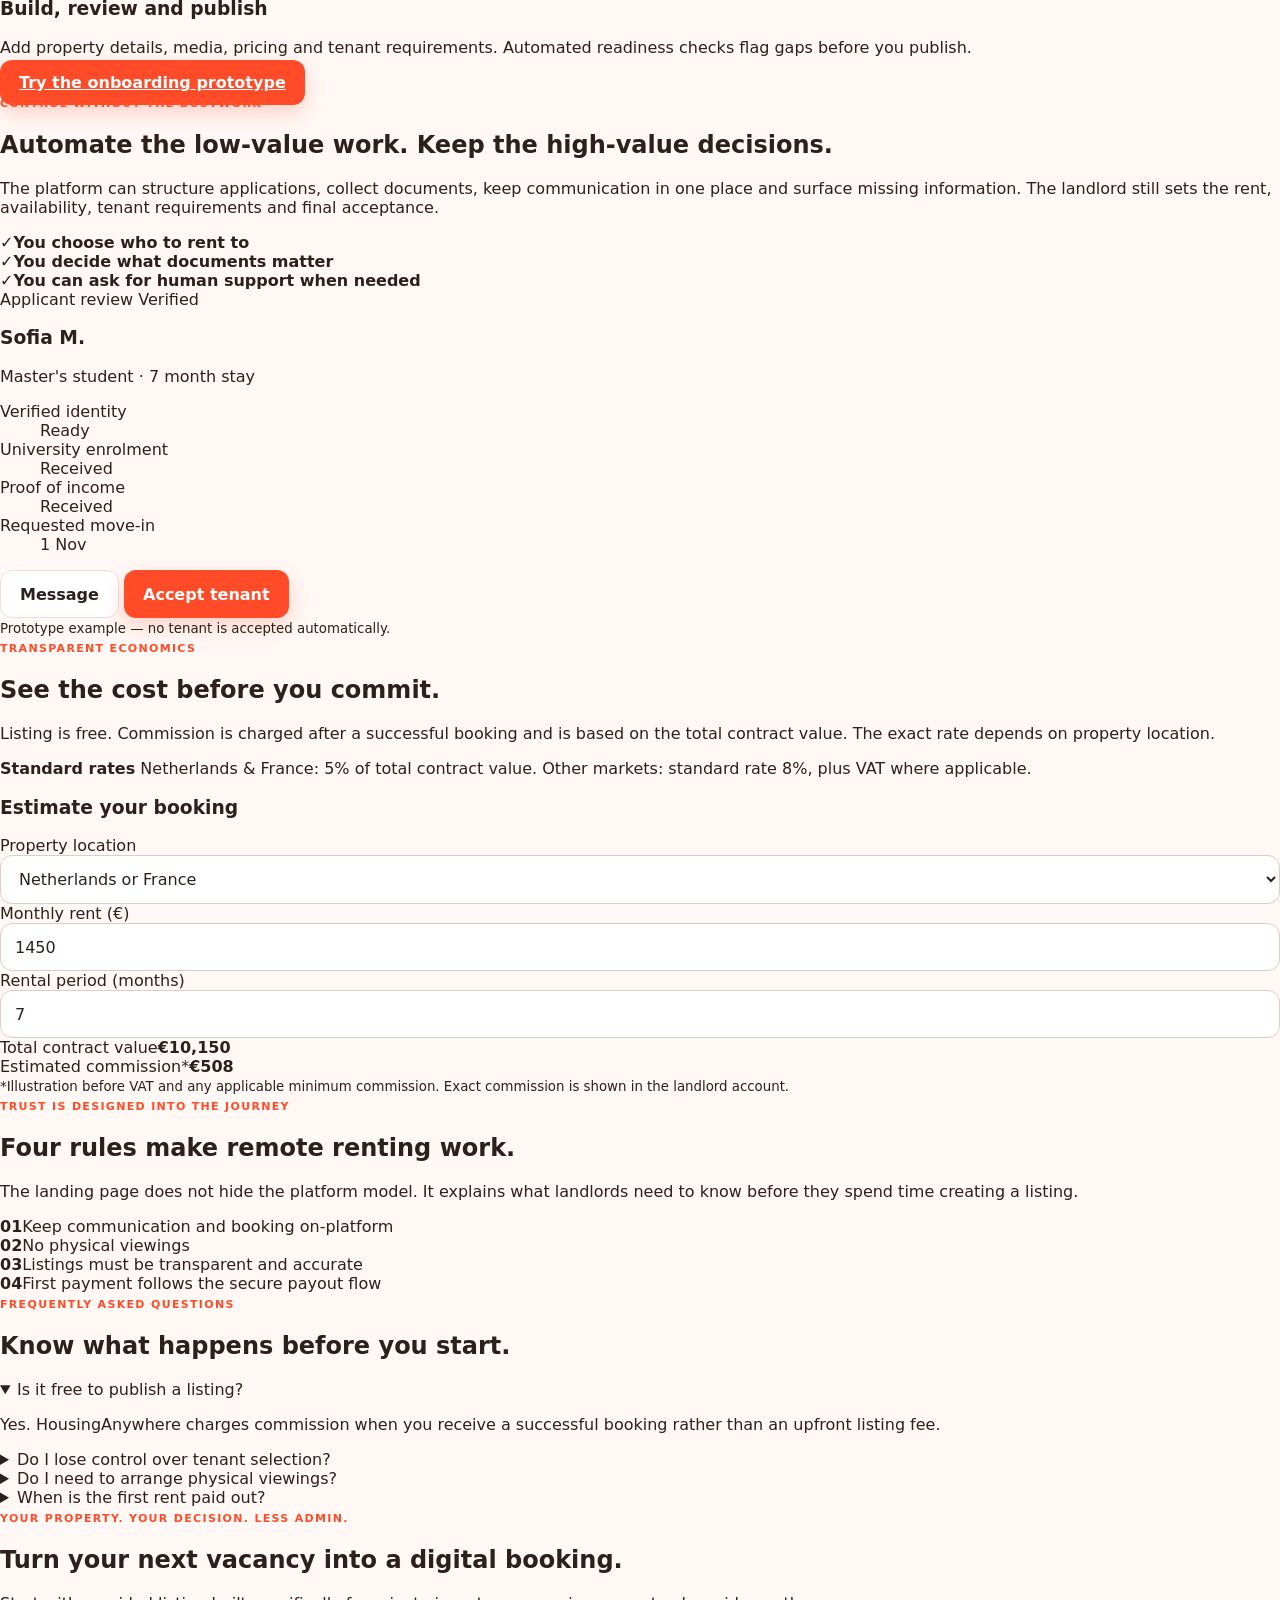
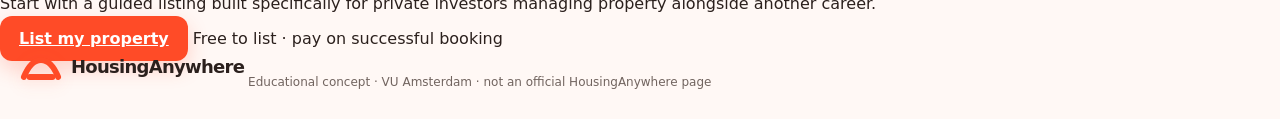
==== commit 72b35a6c: "Add targeted private-investor landing page" ====
--- a/index.html
+++ b/index.html
@@ -3,13 +3,13 @@
 <head>
   <meta charset="utf-8" />
   <meta name="viewport" content="width=device-width, initial-scale=1" />
-  <meta name="description" content="Educational prototype of a scalable HousingAnywhere onboarding journey for private investors." />
-  <title>HousingAnywhere — Private Investor Onboarding Prototype</title>
+  <meta name="description" content="HousingAnywhere concept landing page for private investors with 1–12 rental properties." />
+  <title>HousingAnywhere — Rent out your property without the second job</title>
   <link rel="stylesheet" href="styles.css" />
 </head>
-<body>
-  <header class="topbar">
-    <a class="brand" href="#" aria-label="HousingAnywhere prototype home">
+<body class="landing-page">
+  <header class="landing-nav">
+    <a class="brand" href="index.html" aria-label="HousingAnywhere prototype home">
       <span class="brand-mark" aria-hidden="true">
         <svg viewBox="0 0 44 40" role="img">
           <path d="M4 30.5c4.8-11.8 10.8-17.7 18-17.7s13.2 5.9 18 17.7" fill="none" stroke="currentColor" stroke-width="6.2" stroke-linecap="round"/>
@@ -17,68 +17,290 @@
         </svg>
       </span>
       <span class="brand-name">HousingAnywhere</span>
-      <span class="prototype-label">Prototype</span>
+      <span class="prototype-label">Concept</span>
     </a>
-
-    <div class="top-actions">
-      <button class="text-button" id="notesBtn" type="button" aria-pressed="false">Show design notes</button>
-      <button class="help-button" id="helpBtn" type="button">Need help?</button>
-      <button class="text-button" id="saveExitBtn" type="button">Save & exit</button>
+    <nav class="landing-links" aria-label="Main navigation">
+      <a href="#why">Why it works</a>
+      <a href="#how">How it works</a>
+      <a href="#pricing">Pricing</a>
+      <a href="#faq">FAQ</a>
+    </nav>
+    <div class="landing-nav-actions">
+      <a class="btn btn-ghost btn-small" href="onboarding.html">Preview onboarding</a>
+      <a class="btn btn-primary btn-small" href="onboarding.html">List my property</a>
     </div>
   </header>
 
-  <main class="shell">
-    <aside class="sidebar" aria-label="Onboarding progress">
-      <div class="sidebar-copy">
-        <p class="eyebrow">Private landlord onboarding</p>
-        <h1>List your property.</h1>
-        <p>Reach international tenants, screen with confidence and keep the final decision in your hands.</p>
-      </div>
-
-      <div class="progress-meta">
-        <span id="progressMeta">About 7 minutes</span>
-        <span>Autosaved</span>
-      </div>
-
-      <ol id="progressList" class="progress-list"></ol>
-
-      <div class="trust-card">
-        <div class="trust-icon">✓</div>
+  <main>
+    <section class="landing-hero">
+      <div class="landing-container landing-hero-grid">
+        <div class="landing-hero-copy">
+          <span class="audience-badge">For private investors with 1–12 properties</span>
+          <h1>Your rental property shouldn't become your second job.</h1>
+          <p>Reach international students and professionals, screen applicants digitally, manage the booking online and keep the final tenant decision in your hands.</p>
+          <div class="hero-cta-row">
+            <a class="btn btn-primary btn-large" href="onboarding.html">List my property</a>
+            <a class="btn btn-ghost btn-large" href="#how">See how it works</a>
+          </div>
+          <div class="landing-proof-row">
+            <span>✓ Free to list</span>
+            <span>✓ No physical viewings</span>
+            <span>✓ Secure first payment</span>
+          </div>
+        </div>
+
+        <div class="investor-dashboard" aria-label="Prototype landlord dashboard">
+          <div class="dashboard-top">
+            <div>
+              <span class="dashboard-kicker">Your property</span>
+              <strong>Amsterdam · 1-bedroom apartment</strong>
+            </div>
+            <span class="live-pill">Live</span>
+          </div>
+          <div class="dashboard-summary">
+            <div><span>Availability</span><strong>1 Nov</strong></div>
+            <div><span>Applicants</span><strong>3</strong></div>
+            <div><span>Rent</span><strong>€1,450</strong></div>
+          </div>
+          <div class="candidate-card featured">
+            <div class="candidate-avatar">SM</div>
+            <div class="candidate-copy">
+              <strong>Sofia M.</strong>
+              <span>Master's student · moving from Milan</span>
+              <div class="candidate-tags">
+                <span>Verified ID</span>
+                <span>Enrolment</span>
+                <span>Income docs</span>
+              </div>
+            </div>
+            <button class="candidate-button" type="button">Review</button>
+          </div>
+          <div class="candidate-card muted-card">
+            <div class="candidate-avatar">JB</div>
+            <div class="candidate-copy">
+              <strong>Jonas B.</strong>
+              <span>Young professional · relocating for work</span>
+            </div>
+            <span class="candidate-status">New</span>
+          </div>
+          <div class="control-banner">
+            <strong>You stay in control.</strong>
+            <span>HousingAnywhere reduces the admin. You decide who rents your property.</span>
+          </div>
+        </div>
+      </div>
+    </section>
+
+    <section class="landing-section" id="why">
+      <div class="landing-container">
+        <div class="section-heading">
+          <span class="eyebrow">Built for the on-the-side investor</span>
+          <h2>Less admin. More confidence. No loss of control.</h2>
+          <p>You already have a career. Renting out a small portfolio should not require daily calls, repeated viewings and hours of manual screening.</p>
+        </div>
+        <div class="landing-card-grid">
+          <article class="landing-card">
+            <span class="landing-icon">↗</span>
+            <h3>Reach tenants beyond your local network</h3>
+            <p>Put your property in front of international students and professionals who are actively looking for mid-term housing.</p>
+          </article>
+          <article class="landing-card">
+            <span class="landing-icon">✓</span>
+            <h3>Screen before you decide</h3>
+            <p>Review verified profiles and request supporting documents such as ID, income, employment or university enrolment.</p>
+          </article>
+          <article class="landing-card">
+            <span class="landing-icon">⌂</span>
+            <h3>Skip physical viewings</h3>
+            <p>Use a transparent listing with strong photos and clear property information so tenants can decide remotely.</p>
+          </article>
+          <article class="landing-card">
+            <span class="landing-icon">€</span>
+            <h3>Keep payment on-platform</h3>
+            <p>The first payment follows HousingAnywhere's secure booking flow and is released after the move-in protection period.</p>
+          </article>
+        </div>
+      </div>
+    </section>
+
+    <section class="landing-section soft-section" id="how">
+      <div class="landing-container">
+        <div class="section-heading narrow">
+          <span class="eyebrow">A simpler path to your first booking</span>
+          <h2>From vacancy to published listing in one guided flow.</h2>
+          <p>The proposed journey replaces mandatory verbal onboarding with digital verification, interactive rule education and guided listing creation.</p>
+        </div>
+        <div class="journey-steps">
+          <article class="journey-step">
+            <span class="step-number">01</span>
+            <h3>Show us how you rent</h3>
+            <p>We identify your profile early so private investors are not pushed through a professional property-manager flow.</p>
+          </article>
+          <article class="journey-step">
+            <span class="step-number">02</span>
+            <h3>Verify once, digitally</h3>
+            <p>Complete contact, identity and payout checks without waiting for a routine onboarding call.</p>
+          </article>
+          <article class="journey-step">
+            <span class="step-number">03</span>
+            <h3>Learn the platform rules</h3>
+            <p>Understand on-platform communication, remote viewing, listing transparency and secure payout through short interactive guidance.</p>
+          </article>
+          <article class="journey-step">
+            <span class="step-number">04</span>
+            <h3>Build, review and publish</h3>
+            <p>Add property details, media, pricing and tenant requirements. Automated readiness checks flag gaps before you publish.</p>
+          </article>
+        </div>
+        <div class="center-cta">
+          <a class="btn btn-primary btn-large" href="onboarding.html">Try the onboarding prototype</a>
+        </div>
+      </div>
+    </section>
+
+    <section class="landing-section">
+      <div class="landing-container control-grid">
+        <div class="control-copy">
+          <span class="eyebrow">Control without the busywork</span>
+          <h2>Automate the low-value work. Keep the high-value decisions.</h2>
+          <p>The platform can structure applications, collect documents, keep communication in one place and surface missing information. The landlord still sets the rent, availability, tenant requirements and final acceptance.</p>
+          <div class="control-list">
+            <div><span>✓</span><strong>You choose who to rent to</strong></div>
+            <div><span>✓</span><strong>You decide what documents matter</strong></div>
+            <div><span>✓</span><strong>You can ask for human support when needed</strong></div>
+          </div>
+        </div>
+        <div class="decision-card">
+          <div class="decision-top">
+            <span>Applicant review</span>
+            <span class="verified-pill">Verified</span>
+          </div>
+          <h3>Sofia M.</h3>
+          <p>Master's student · 7 month stay</p>
+          <dl class="decision-list">
+            <div><dt>Verified identity</dt><dd>Ready</dd></div>
+            <div><dt>University enrolment</dt><dd>Received</dd></div>
+            <div><dt>Proof of income</dt><dd>Received</dd></div>
+            <div><dt>Requested move-in</dt><dd>1 Nov</dd></div>
+          </dl>
+          <div class="decision-actions">
+            <button class="btn btn-ghost" type="button">Message</button>
+            <button class="btn btn-primary" type="button">Accept tenant</button>
+          </div>
+          <small>Prototype example — no tenant is accepted automatically.</small>
+        </div>
+      </div>
+    </section>
+
+    <section class="landing-section pricing-section" id="pricing">
+      <div class="landing-container pricing-grid">
+        <div class="pricing-copy">
+          <span class="eyebrow">Transparent economics</span>
+          <h2>See the cost before you commit.</h2>
+          <p>Listing is free. Commission is charged after a successful booking and is based on the total contract value. The exact rate depends on property location.</p>
+          <div class="pricing-note">
+            <strong>Standard rates</strong>
+            <span>Netherlands & France: 5% of total contract value. Other markets: standard rate 8%, plus VAT where applicable.</span>
+          </div>
+        </div>
+        <div class="calculator-card">
+          <h3>Estimate your booking</h3>
+          <label>Property location
+            <select id="calcMarket">
+              <option value="0.05">Netherlands or France</option>
+              <option value="0.08">Other market</option>
+            </select>
+          </label>
+          <div class="calculator-two">
+            <label>Monthly rent (€)
+              <input id="calcRent" type="number" min="1" value="1450">
+            </label>
+            <label>Rental period (months)
+              <input id="calcMonths" type="number" min="1" max="24" value="7">
+            </label>
+          </div>
+          <div class="calculator-results">
+            <div><span>Total contract value</span><strong id="calcContract">€10,150</strong></div>
+            <div><span>Estimated commission*</span><strong id="calcFee">€508</strong></div>
+          </div>
+          <small>*Illustration before VAT and any applicable minimum commission. Exact commission is shown in the landlord account.</small>
+        </div>
+      </div>
+    </section>
+
+    <section class="landing-section rules-section">
+      <div class="landing-container">
+        <div class="section-heading narrow">
+          <span class="eyebrow">Trust is designed into the journey</span>
+          <h2>Four rules make remote renting work.</h2>
+          <p>The landing page does not hide the platform model. It explains what landlords need to know before they spend time creating a listing.</p>
+        </div>
+        <div class="rule-strip">
+          <div><strong>01</strong><span>Keep communication and booking on-platform</span></div>
+          <div><strong>02</strong><span>No physical viewings</span></div>
+          <div><strong>03</strong><span>Listings must be transparent and accurate</span></div>
+          <div><strong>04</strong><span>First payment follows the secure payout flow</span></div>
+        </div>
+      </div>
+    </section>
+
+    <section class="landing-section faq-section" id="faq">
+      <div class="landing-container faq-grid">
         <div>
-          <strong>You stay in control</strong>
-          <p>You set the rent, availability and tenant requirements. No tenant is accepted automatically.</p>
-        </div>
-      </div>
-    </aside>
-
-    <section class="content-panel" aria-live="polite">
-      <div class="mobile-progress">
+          <span class="eyebrow">Frequently asked questions</span>
+          <h2>Know what happens before you start.</h2>
+        </div>
+        <div class="faq-list">
+          <details open>
+            <summary>Is it free to publish a listing?</summary>
+            <p>Yes. HousingAnywhere charges commission when you receive a successful booking rather than an upfront listing fee.</p>
+          </details>
+          <details>
+            <summary>Do I lose control over tenant selection?</summary>
+            <p>No. The proposed journey helps collect and structure information, but the landlord keeps the final acceptance decision.</p>
+          </details>
+          <details>
+            <summary>Do I need to arrange physical viewings?</summary>
+            <p>No. HousingAnywhere is designed around remote booking, so transparent property information, photos and videos support the tenant's decision.</p>
+          </details>
+          <details>
+            <summary>When is the first rent paid out?</summary>
+            <p>The first rental payment is held through the secure booking flow and is normally released to the landlord 48 hours after successful move-in.</p>
+          </details>
+        </div>
+      </div>
+    </section>
+
+    <section class="final-cta-section">
+      <div class="landing-container final-cta-card">
         <div>
-          <span id="mobileStepLabel">Step 1 of 9</span>
-          <span id="mobileStepName">Account</span>
-        </div>
-        <div class="mobile-progress-track"><span id="mobileProgressBar"></span></div>
-      </div>
-
-      <div id="app"></div>
+          <span class="eyebrow">Your property. Your decision. Less admin.</span>
+          <h2>Turn your next vacancy into a digital booking.</h2>
+          <p>Start with a guided listing built specifically for private investors managing property alongside another career.</p>
+        </div>
+        <div class="final-cta-actions">
+          <a class="btn btn-primary btn-large" href="onboarding.html">List my property</a>
+          <span>Free to list · pay on successful booking</span>
+        </div>
+      </div>
     </section>
   </main>
 
-  <footer>
-    <span>VU Amsterdam · Introduction to E-Business & Online Commerce</span>
-    <span>Concept prototype — not a live HousingAnywhere service</span>
+  <footer class="landing-footer">
+    <div class="landing-container footer-grid">
+      <div class="brand footer-brand">
+        <span class="brand-mark" aria-hidden="true">
+          <svg viewBox="0 0 44 40">
+            <path d="M4 30.5c4.8-11.8 10.8-17.7 18-17.7s13.2 5.9 18 17.7" fill="none" stroke="currentColor" stroke-width="6.2" stroke-linecap="round"/>
+            <path d="M10 30.5h24" fill="none" stroke="currentColor" stroke-width="6.2" stroke-linecap="round"/>
+          </svg>
+        </span>
+        <span class="brand-name">HousingAnywhere</span>
+      </div>
+      <span>Educational concept · VU Amsterdam · not an official HousingAnywhere page</span>
+    </div>
   </footer>
 
-  <div class="toast" id="toast" role="status" aria-live="polite"></div>
-
-  <dialog id="helpDialog">
-    <button class="dialog-close" id="closeHelpBtn" aria-label="Close">×</button>
-    <p class="eyebrow">Low-touch, not no-touch</p>
-    <h2>Need a hand?</h2>
-    <p>This prototype keeps routine onboarding self-service. Human support is available when something is unclear or an exception needs review.</p>
-    <button class="btn btn-primary" id="closeHelpPrimary" type="button">Continue onboarding</button>
-  </dialog>
-
-  <script src="app.js"></script>
+  <script src="landing.js"></script>
 </body>
 </html>
--- a/styles.css
+++ b/styles.css
@@ -1,14 +1,14 @@
 :root{
-  --ha-blue:#0057ff;
-  --ha-blue-2:#2f80ed;
-  --ha-blue-dark:#0b2a5b;
-  --ha-blue-soft:#eef4ff;
-  --ha-cyan:#28b8f0;
-  --ink:#10213f;
-  --muted:#667085;
-  --line:#e4e9f1;
+  --ha-blue:#FF4B27;
+  --ha-blue-2:#FF6B4D;
+  --ha-blue-dark:#6D301E;
+  --ha-blue-soft:#FFF0EC;
+  --ha-cyan:#FFBBAF;
+  --ink:#2B201D;
+  --muted:#71645F;
+  --line:#EADFD9;
   --panel:#ffffff;
-  --bg:#f6f8fb;
+  --bg:#FFF8F5;
   --success:#0f8a66;
   --success-soft:#e9f8f2;
   --warning:#9a5f00;
@@ -18,7 +18,7 @@
   --note:#6d4aff;
   --note-soft:#f2efff;
   --radius:18px;
-  --shadow:0 18px 50px rgba(16,33,63,.08)
+  --shadow:0 18px 50px rgba(109,48,30,.10)
 }
 *{box-sizing:border-box}
 html{scroll-behavior:smooth}
@@ -28,14 +28,13 @@
 a{color:inherit}
 .topbar{height:72px;display:flex;align-items:center;justify-content:space-between;gap:20px;padding:0 34px;background:#fff;border-bottom:1px solid var(--line);position:sticky;top:0;z-index:30}
 .brand{display:inline-flex;align-items:center;gap:9px;text-decoration:none;font-weight:850;color:var(--ink)}
-.brand-mark{width:38px;height:38px;display:grid;place-items:center;color:var(--ha-blue)}
-.brand-mark svg{width:38px;height:38px;display:block}
-.brand-name{font-size:18px;letter-spacing:-.03em}
-.brand-name span{color:var(--ha-blue)}
-.prototype-label{font-size:11px;padding:5px 8px;border-radius:999px;background:var(--ha-blue-soft);color:var(--ha-blue-dark);font-weight:800;margin-left:4px}
+.brand-mark{width:42px;height:38px;display:grid;place-items:center;color:var(--ha-blue)}
+.brand-mark svg{width:42px;height:38px;display:block}
+.brand-name{font-size:18px;letter-spacing:-.04em;font-weight:900;color:#2B201D}
+.prototype-label{font-size:11px;padding:5px 8px;border-radius:999px;background:#FFF0EC;color:#6D301E;font-weight:800;margin-left:4px}
 .top-actions{display:flex;align-items:center;gap:10px}
 .text-button,.help-button{border:0;background:transparent;color:var(--ha-blue-dark);font-weight:750;padding:10px 8px;border-radius:10px}
-.text-button:hover,.help-button:hover{background:#f4f7fb}
+.text-button:hover,.help-button:hover{background:#FFF5F1}
 .help-button{border:1px solid var(--line);background:#fff}
 .shell{width:min(1240px,calc(100% - 40px));margin:30px auto;display:grid;grid-template-columns:300px minmax(0,1fr);gap:24px;align-items:start}
 .sidebar{position:sticky;top:98px;background:#fff;border:1px solid var(--line);border-radius:var(--radius);box-shadow:var(--shadow);padding:28px}
@@ -50,7 +49,7 @@
 .progress-item.active .dot{background:var(--ha-blue);border-color:var(--ha-blue);color:#fff}
 .progress-item.done{color:var(--ink)}
 .progress-item.done .dot{background:var(--success);border-color:var(--success);color:#fff}
-.trust-card{display:grid;grid-template-columns:34px 1fr;gap:12px;padding:15px;border-radius:14px;background:linear-gradient(145deg,#eff7ff,#f8fbff);border:1px solid #d5e7ff}
+.trust-card{display:grid;grid-template-columns:34px 1fr;gap:12px;padding:15px;border-radius:14px;background:linear-gradient(145deg,#FFF0EC,#FFF9F7);border:1px solid #FFD4CA}
 .trust-icon{width:30px;height:30px;display:grid;place-items:center;border-radius:50%;background:#fff;color:var(--ha-blue);font-weight:900}
 .trust-card strong{display:block;margin-bottom:4px}
 .trust-card p{margin:0;color:var(--muted);font-size:12.5px;line-height:1.45}
@@ -61,7 +60,7 @@
 .step-pill{padding:5px 8px;background:var(--ha-blue-soft);border-radius:999px;font-size:11px}
 .screen-header h2{font-size:clamp(30px,4vw,44px);line-height:1.05;letter-spacing:-.045em;margin:0 0 14px}
 .screen-header p{color:var(--muted);font-size:17px;line-height:1.55;margin:0}
-.hero-screen{min-height:740px;display:grid;align-content:center;background:radial-gradient(circle at 86% 18%,rgba(40,184,240,.15),transparent 29%),radial-gradient(circle at 72% 12%,rgba(0,87,255,.14),transparent 25%),linear-gradient(180deg,#fff,#fbfdff)}
+.hero-screen{min-height:740px;display:grid;align-content:center;background:radial-gradient(circle at 86% 18%,rgba(255,187,175,.40),transparent 30%),radial-gradient(circle at 72% 12%,rgba(255,75,39,.14),transparent 26%),linear-gradient(180deg,#fff,#FFF9F7)}
 .hero-layout{display:grid;grid-template-columns:1.12fr .88fr;gap:48px;align-items:center}
 .hero-layout h2{font-size:clamp(46px,5vw,66px);line-height:.98;letter-spacing:-.055em;max-width:700px;margin:10px 0 18px}
 .hero-copy{font-size:18px;color:var(--muted);line-height:1.65;max-width:650px}
@@ -77,27 +76,27 @@
 .form-grid{display:grid;grid-template-columns:repeat(2,minmax(0,1fr));gap:18px}
 .field{display:grid;gap:8px}
 .field.full{grid-column:1/-1}
-.field label{font-size:13px;font-weight:800;color:#344054}
+.field label{font-size:13px;font-weight:800;color:#4D3A34}
 .field small{color:var(--muted);line-height:1.4}
-input,select,textarea{width:100%;border:1px solid #cfd7e4;background:#fff;color:var(--ink);border-radius:12px;padding:13px 14px;min-height:48px;outline:none}
+input,select,textarea{width:100%;border:1px solid #DCCDC7;background:#fff;color:var(--ink);border-radius:12px;padding:13px 14px;min-height:48px;outline:none}
 textarea{min-height:102px;resize:vertical}
-input:focus,select:focus,textarea:focus{border-color:var(--ha-blue);box-shadow:0 0 0 3px rgba(0,87,255,.1)}
+input:focus,select:focus,textarea:focus{border-color:var(--ha-blue);box-shadow:0 0 0 3px rgba(255,75,39,.12)}
 input[type="checkbox"],input[type="radio"]{width:18px;min-height:18px;padding:0;accent-color:var(--ha-blue)}
 .actions{display:flex;gap:12px;justify-content:space-between;align-items:center;margin-top:34px;padding-top:24px;border-top:1px solid var(--line)}
 .actions-left,.actions-right{display:flex;gap:12px;align-items:center}
 .actions-right{margin-left:auto}
 .btn{border:0;border-radius:12px;padding:13px 19px;font-weight:850;min-height:48px;transition:.15s ease}
 .btn:hover{transform:translateY(-1px)}
-.btn-primary{background:var(--ha-blue);color:#fff;box-shadow:0 8px 20px rgba(0,87,255,.18)}
-.btn-primary:hover{background:#004be0}
-.btn-secondary{background:#eef2f8;color:var(--ink)}
+.btn-primary{background:var(--ha-blue);color:#fff;box-shadow:0 8px 20px rgba(255,75,39,.22)}
+.btn-primary:hover{background:#E83D1C}
+.btn-secondary{background:#F6EDE9;color:var(--ink)}
 .btn-ghost{background:#fff;border:1px solid var(--line);color:var(--ink)}
 .btn:disabled{opacity:.42;cursor:not-allowed;transform:none;box-shadow:none}
 .info-box,.success-box,.warning-box,.solution-note{border-radius:14px;padding:16px 18px;margin:18px 0;line-height:1.5}
-.info-box{background:var(--ha-blue-soft);color:var(--ha-blue-dark);border:1px solid #cfe0ff}
+.info-box{background:#FFF0EC;color:#6D301E;border:1px solid #FFD4CA}
 .success-box{background:var(--success-soft);color:#0b614e;border:1px solid #b8e6d8}
 .warning-box{background:var(--warning-soft);color:#7d4c00;border:1px solid #ffd899}
-.solution-note{display:none;background:var(--note-soft);color:#4d35b3;border:1px solid #d9d0ff}
+.solution-note{display:none;background:#FFF0EC;color:#6D301E;border:1px solid #FFD1C6}
 .show-notes .solution-note{display:block}
 .solution-note strong{display:block;margin-bottom:3px}
 .verify-card{display:grid;grid-template-columns:50px 1fr auto;gap:15px;align-items:center;border:1px solid var(--line);border-radius:14px;padding:16px;margin:12px 0;background:#fff}
@@ -112,16 +111,16 @@
 .rule-number{color:var(--ha-blue);font-weight:900;font-size:11px;letter-spacing:.08em}
 .rule-card h3{margin:10px 0 8px;font-size:17px}
 .rule-card p{color:var(--muted);line-height:1.48;flex:1;margin:0 0 12px}
-.why-tag{font-size:11px;padding:5px 8px;border-radius:999px;background:#f5f7fa;color:var(--muted);font-weight:750}
+.why-tag{font-size:11px;padding:5px 8px;border-radius:999px;background:#FFF4F0;color:var(--muted);font-weight:750}
 .check-row{display:flex;gap:9px;align-items:flex-start;font-size:13px;font-weight:750}
-.quiz-card{border:1px solid #cfe0ff;border-radius:16px;padding:18px;background:linear-gradient(145deg,#f7fbff,#fff);margin-top:16px}
+.quiz-card{border:1px solid #FFD4CA;border-radius:16px;padding:18px;background:linear-gradient(145deg,#FFF7F4,#fff);margin-top:16px}
 .quiz-card h3{margin:0 0 6px}
 .quiz-card p{margin:0 0 14px;color:var(--muted)}
 .quiz-options{display:grid;gap:9px}
 .quiz-option{display:flex;gap:10px;align-items:flex-start;border:1px solid var(--line);border-radius:12px;padding:12px;background:#fff}
 .quiz-option.correct{border-color:#94d8c3;background:#f4fbf8}
 .quiz-option.incorrect{border-color:#f3b4ad;background:#fff6f5}
-.segment-card{display:flex;gap:12px;align-items:flex-start;border:1px solid #cfe0ff;background:#f7fbff;border-radius:14px;padding:15px;margin:18px 0}
+.segment-card{display:flex;gap:12px;align-items:flex-start;border:1px solid #FFD4CA;background:#f7fbff;border-radius:14px;padding:15px;margin:18px 0}
 .segment-card .mini-icon{width:38px;height:38px;border-radius:12px;background:#fff;color:var(--ha-blue);display:grid;place-items:center;font-weight:900;flex:0 0 auto}
 .segment-card strong{display:block}
 .segment-card p{margin:4px 0 0;color:var(--muted);font-size:13px;line-height:1.4}
@@ -130,10 +129,10 @@
 .upload-box{border:1.5px dashed #b9c7da;border-radius:16px;padding:34px;text-align:center;background:#fbfcff}
 .upload-box input{margin-top:10px;background:#fff}
 .media-preview{display:grid;grid-template-columns:repeat(3,1fr);gap:12px;margin-top:16px}
-.media-tile{aspect-ratio:4/3;border:1px solid var(--line);border-radius:12px;background:#f3f6fb;display:grid;place-items:center;overflow:hidden;color:var(--muted);font-size:12px;position:relative}
+.media-tile{aspect-ratio:4/3;border:1px solid var(--line);border-radius:12px;background:#FFF3EF;display:grid;place-items:center;overflow:hidden;color:var(--muted);font-size:12px;position:relative}
 .media-tile img{width:100%;height:100%;object-fit:cover}
 .media-label{position:absolute;bottom:8px;left:8px;background:rgba(16,33,63,.78);color:#fff;padding:4px 7px;border-radius:7px;font-size:10px}
-.media-coach{display:grid;grid-template-columns:1fr auto;gap:12px;align-items:center;margin-top:16px;padding:14px 16px;background:#f7fbff;border:1px solid #d6e8ff;border-radius:14px}
+.media-coach{display:grid;grid-template-columns:1fr auto;gap:12px;align-items:center;margin-top:16px;padding:14px 16px;background:#FFF8F5;border:1px solid #FFD8CF;border-radius:14px}
 .media-score{font-weight:900;color:var(--ha-blue)}
 .summary-grid{display:grid;grid-template-columns:repeat(2,minmax(0,1fr));gap:14px}
 .summary-card{border:1px solid var(--line);border-radius:14px;padding:17px;background:#fff}
@@ -147,17 +146,17 @@
 .checklist li{display:flex;align-items:center;gap:9px}
 .checkmark{width:24px;height:24px;border-radius:50%;display:grid;place-items:center;background:var(--success-soft);color:var(--success);font-weight:900;font-size:12px}
 .inline-note{color:var(--muted);font-size:13px;line-height:1.45}
-.fee-card{display:grid;grid-template-columns:1fr auto;gap:18px;align-items:center;background:#f7fbff;border:1px solid #d7e7ff;border-radius:15px;padding:16px 18px;margin-top:18px}
+.fee-card{display:grid;grid-template-columns:1fr auto;gap:18px;align-items:center;background:#FFF8F5;border:1px solid #FFD8CF;border-radius:15px;padding:16px 18px;margin-top:18px}
 .fee-card strong{display:block;margin-bottom:4px}
 .fee-card .fee-value{font-size:20px;font-weight:900;color:var(--ha-blue)}
 .success-hero{text-align:center;max-width:760px;margin:40px auto 0}
 .success-icon{width:82px;height:82px;border-radius:24px;display:grid;place-items:center;background:var(--success-soft);color:var(--success);font-size:38px;font-weight:900;margin:0 auto 22px}
 .success-hero h2{font-size:46px;line-height:1.03;letter-spacing:-.045em;margin:8px 0 12px}
 .next-steps{display:grid;grid-template-columns:repeat(4,1fr);gap:10px;margin:28px 0}
-.next-step{padding:15px 10px;background:#f8faff;border:1px solid var(--line);border-radius:12px;font-size:12px}
+.next-step{padding:15px 10px;background:#FFF7F4;border:1px solid var(--line);border-radius:12px;font-size:12px}
 .next-step strong{display:block;color:var(--ha-blue);font-size:18px;margin-bottom:5px}
 .mobile-progress{display:none}
-.toast{position:fixed;right:22px;bottom:22px;background:#10213f;color:#fff;padding:12px 15px;border-radius:12px;box-shadow:var(--shadow);font-size:13px;opacity:0;pointer-events:none;transform:translateY(8px);transition:.2s ease;z-index:40}
+.toast{position:fixed;right:22px;bottom:22px;background:#6D301E;color:#fff;padding:12px 15px;border-radius:12px;box-shadow:var(--shadow);font-size:13px;opacity:0;pointer-events:none;transform:translateY(8px);transition:.2s ease;z-index:40}
 .toast.show{opacity:1;transform:translateY(0)}
 dialog{width:min(500px,calc(100% - 32px));border:0;border-radius:18px;padding:28px;box-shadow:0 26px 80px rgba(16,33,63,.22);color:var(--ink)}
 dialog::backdrop{background:rgba(9,21,45,.4)}
@@ -191,4 +190,13 @@
   .hero-cta-row{align-items:stretch}
   .hero-cta-row .btn{width:100%}
   footer{width:calc(100% - 32px);flex-direction:column}
-}+}
+/* HousingAnywhere-inspired warm brand treatment */
+.topbar{border-bottom-color:#F1E4DE}
+.brand-mark{filter:drop-shadow(0 4px 8px rgba(255,75,39,.12))}
+.btn-primary,.progress-item.active .dot{background:var(--ha-blue)}
+.btn-primary:hover{background:#E83D1C}
+.progress-item.active{background:#FFF0EC;color:#6D301E}
+.eyebrow,.screen-header .kicker,.rule-number,.media-score,.fee-card .fee-value,.next-step strong{color:#FF4B27}
+.hero-benefits .benefit-icon,.verify-icon,.segment-card .mini-icon{background:#FFF0EC;color:#FF4B27}
+.content-panel,.sidebar{border-color:#EADFD9}
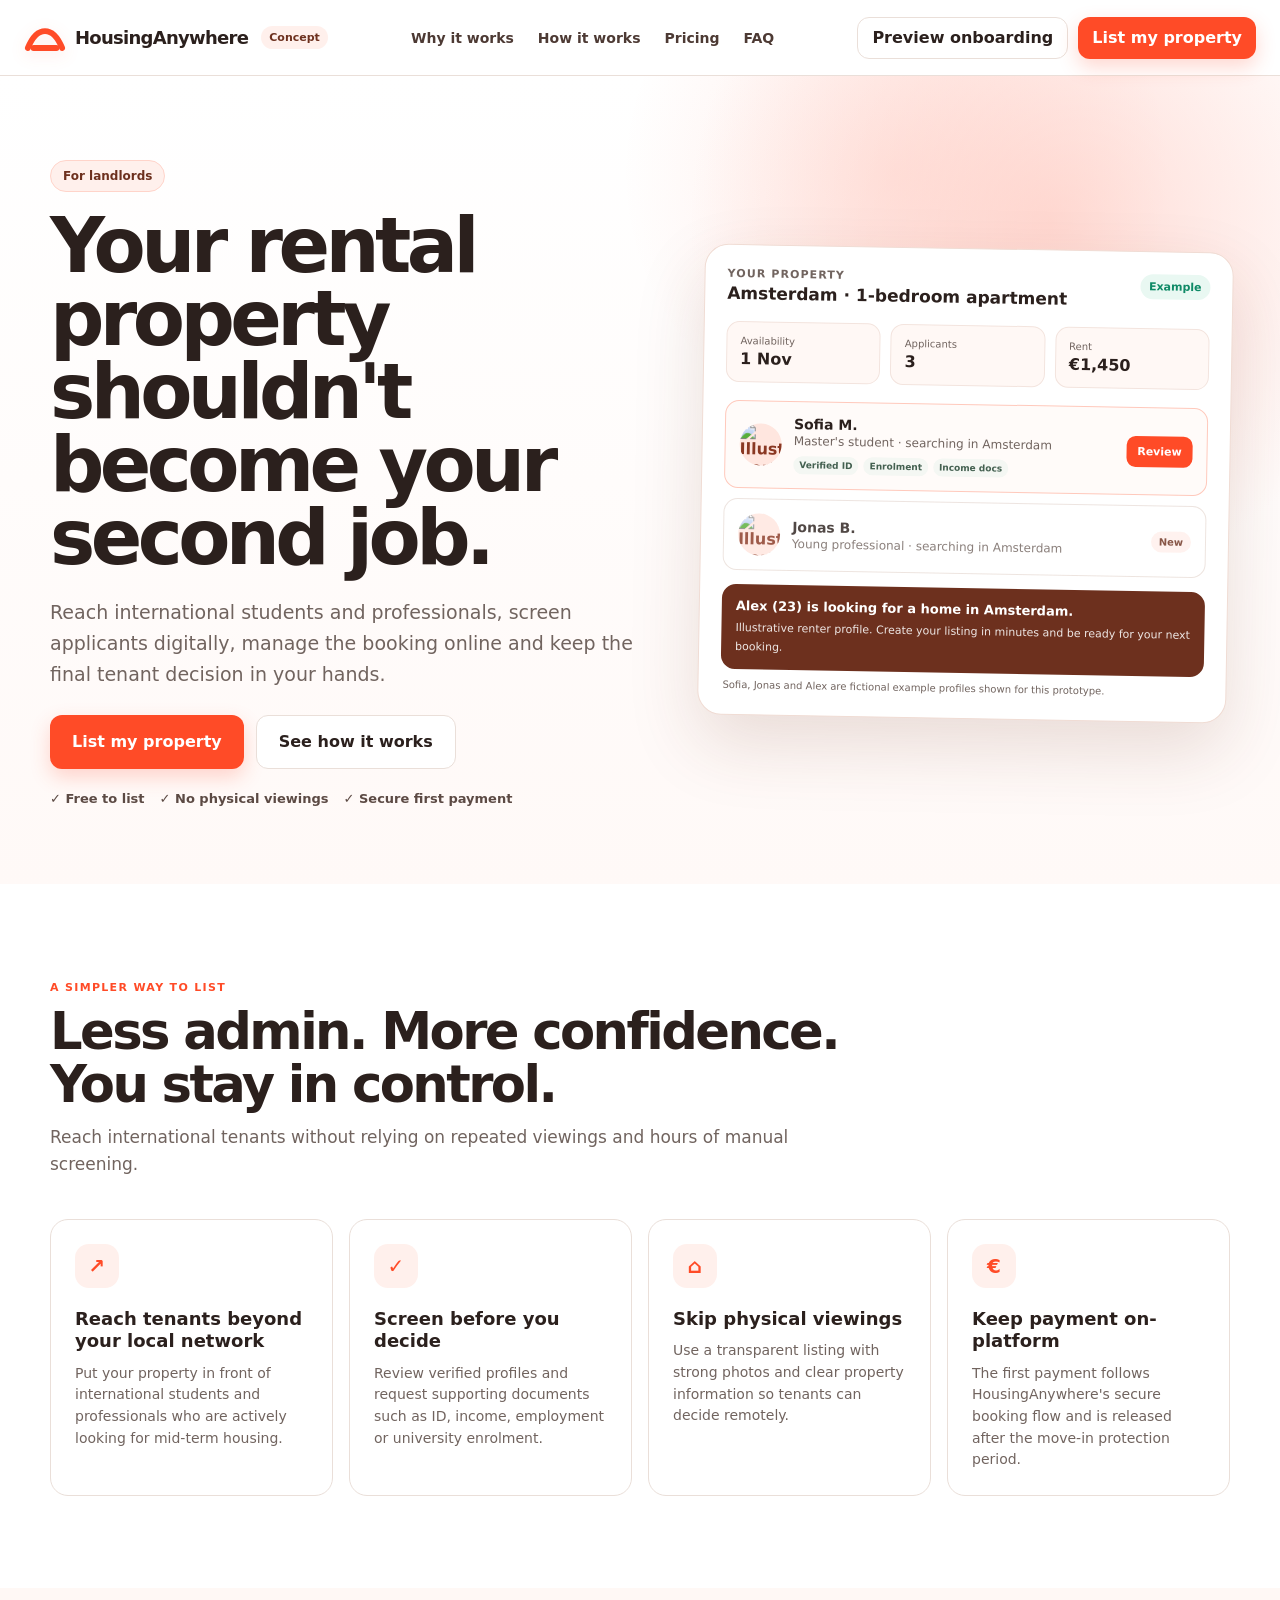
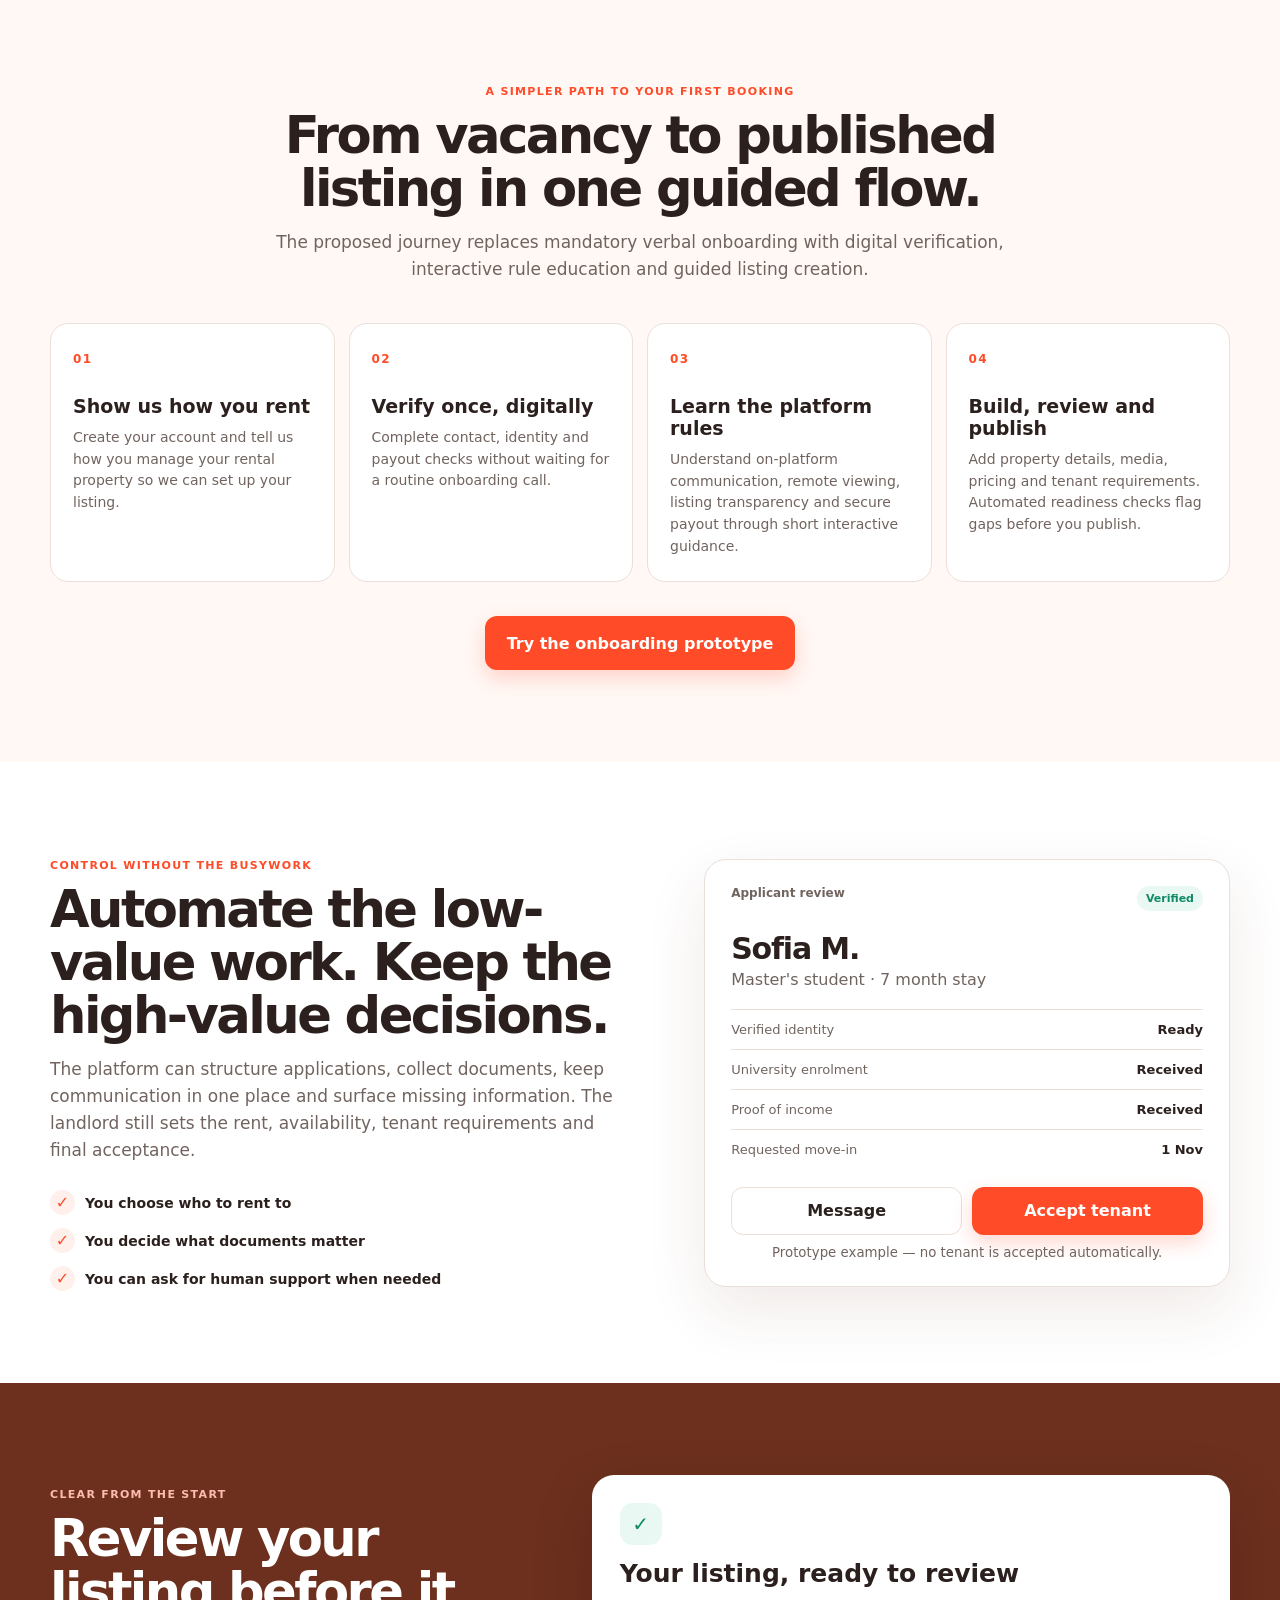
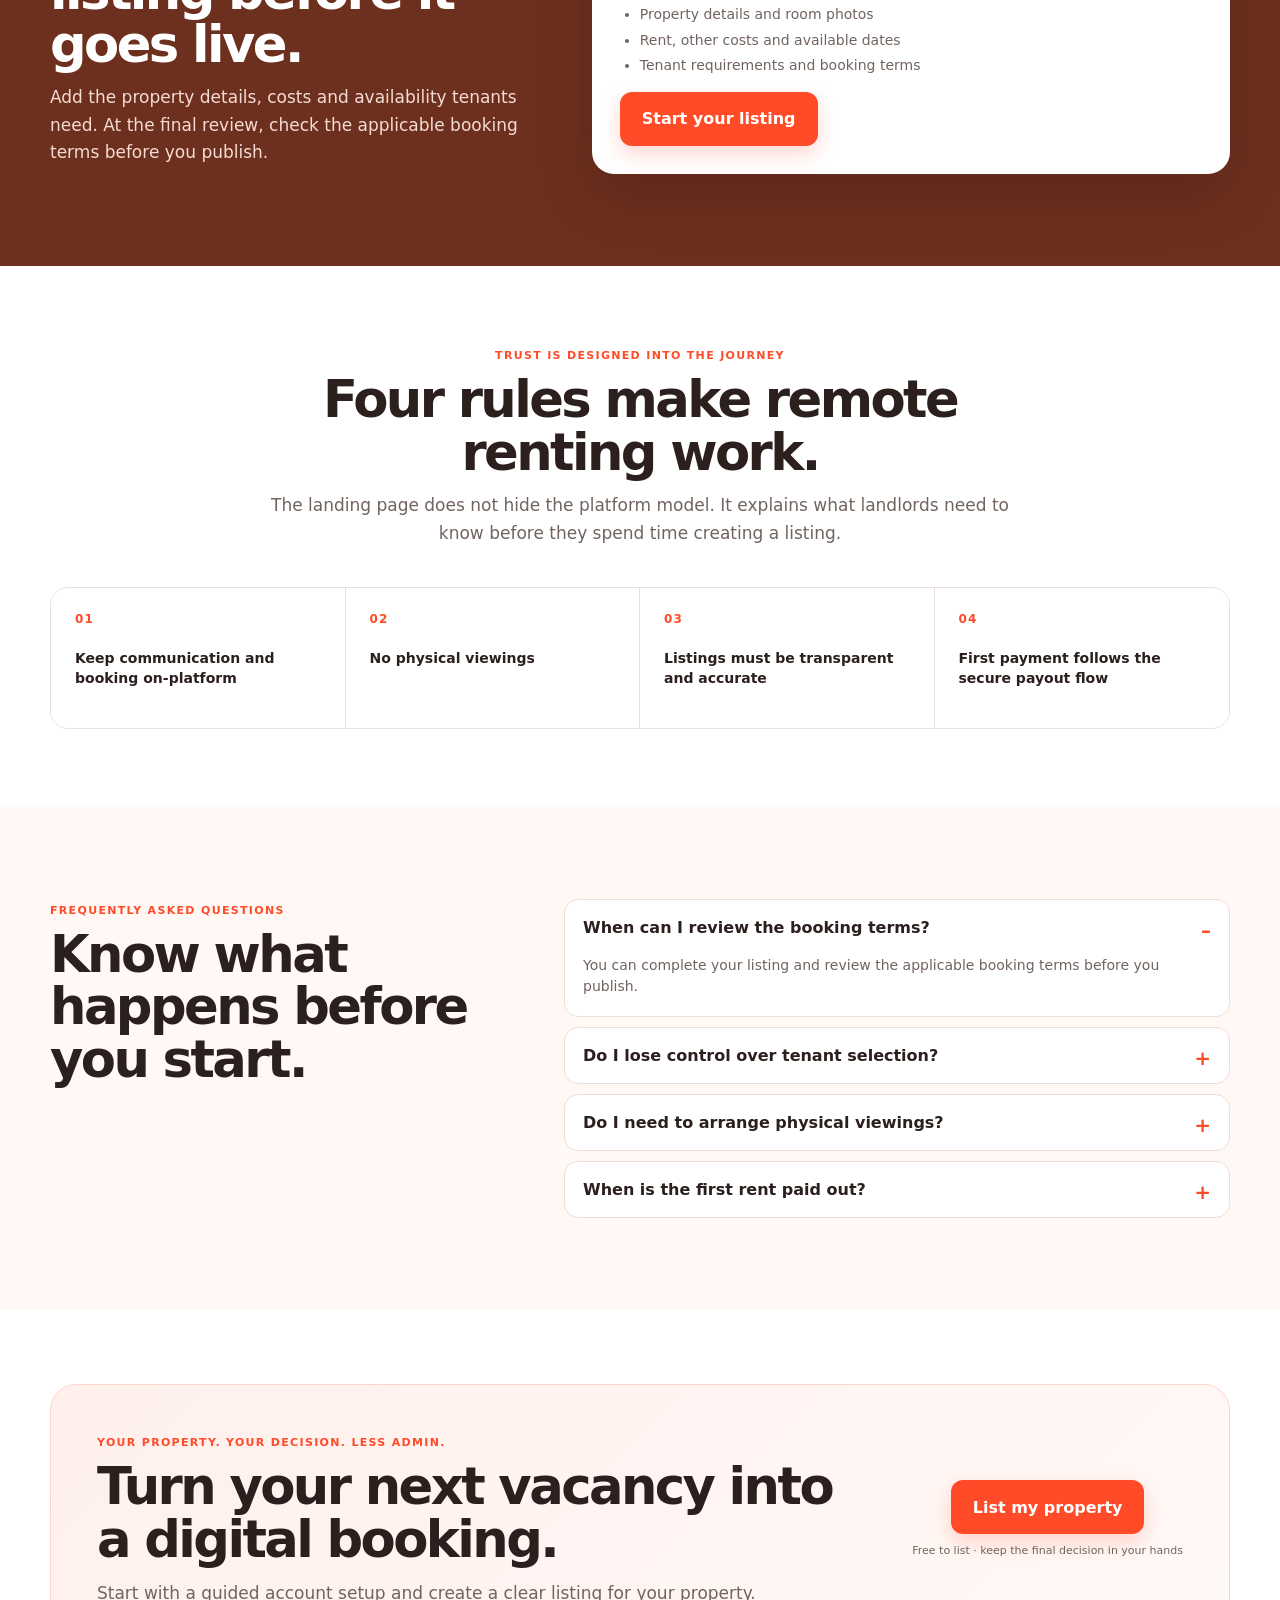
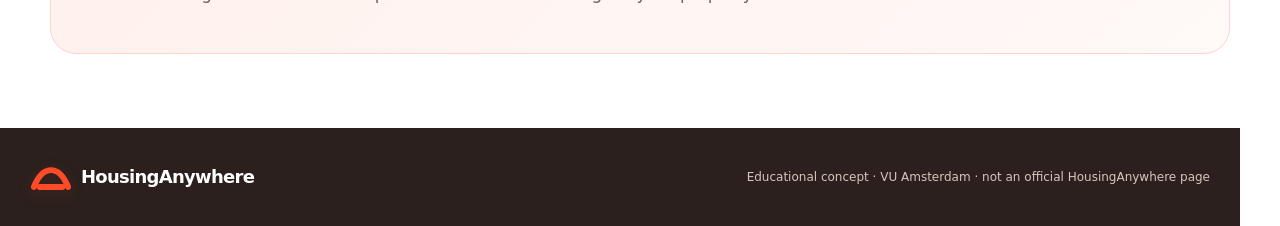
==== commit 4d51db97: "Update landlord onboarding prototype" ====
--- a/index.html
+++ b/index.html
@@ -3,8 +3,8 @@
 <head>
   <meta charset="utf-8" />
   <meta name="viewport" content="width=device-width, initial-scale=1" />
-  <meta name="description" content="HousingAnywhere concept landing page for private investors with 1–12 rental properties." />
-  <title>HousingAnywhere — Rent out your property without the second job</title>
+  <meta name="description" content="Create a HousingAnywhere property listing, reach international tenants and review bookings online." />
+  <title>HousingAnywhere — List your property online</title>
   <link rel="stylesheet" href="styles.css" />
 </head>
 <body class="landing-page">
@@ -35,7 +35,7 @@
     <section class="landing-hero">
       <div class="landing-container landing-hero-grid">
         <div class="landing-hero-copy">
-          <span class="audience-badge">For private investors with 1–12 properties</span>
+          <span class="audience-badge">For landlords</span>
           <h1>Your rental property shouldn't become your second job.</h1>
           <p>Reach international students and professionals, screen applicants digitally, manage the booking online and keep the final tenant decision in your hands.</p>
           <div class="hero-cta-row">
@@ -49,13 +49,13 @@
           </div>
         </div>
 
-        <div class="investor-dashboard" aria-label="Prototype landlord dashboard">
+        <div class="landlord-dashboard" aria-label="Illustrative landlord dashboard with sample renter profiles">
           <div class="dashboard-top">
             <div>
               <span class="dashboard-kicker">Your property</span>
               <strong>Amsterdam · 1-bedroom apartment</strong>
             </div>
-            <span class="live-pill">Live</span>
+            <span class="live-pill">Example</span>
           </div>
           <div class="dashboard-summary">
             <div><span>Availability</span><strong>1 Nov</strong></div>
@@ -63,10 +63,10 @@
             <div><span>Rent</span><strong>€1,450</strong></div>
           </div>
           <div class="candidate-card featured">
-            <div class="candidate-avatar">SM</div>
+            <img class="candidate-avatar" src="https://images.unsplash.com/photo-1534528741775-53994a69daeb?auto=format&amp;fit=crop&amp;w=160&amp;h=160&amp;q=80" alt="Illustrative portrait for sample renter Sofia" loading="lazy">
             <div class="candidate-copy">
               <strong>Sofia M.</strong>
-              <span>Master's student · moving from Milan</span>
+              <span>Master's student · searching in Amsterdam</span>
               <div class="candidate-tags">
                 <span>Verified ID</span>
                 <span>Enrolment</span>
@@ -76,17 +76,18 @@
             <button class="candidate-button" type="button">Review</button>
           </div>
           <div class="candidate-card muted-card">
-            <div class="candidate-avatar">JB</div>
+            <img class="candidate-avatar" src="https://images.unsplash.com/photo-1500648767791-00dcc994a43e?auto=format&amp;fit=crop&amp;w=160&amp;h=160&amp;q=80" alt="Illustrative portrait for sample renter Jonas" loading="lazy">
             <div class="candidate-copy">
               <strong>Jonas B.</strong>
-              <span>Young professional · relocating for work</span>
+              <span>Young professional · searching in Amsterdam</span>
             </div>
             <span class="candidate-status">New</span>
           </div>
           <div class="control-banner">
-            <strong>You stay in control.</strong>
-            <span>HousingAnywhere reduces the admin. You decide who rents your property.</span>
-          </div>
+            <strong>Alex (23) is looking for a home in Amsterdam.</strong>
+            <span>Illustrative renter profile. Create your listing in minutes and be ready for your next booking.</span>
+          </div>
+          <p class="dashboard-note">Sofia, Jonas and Alex are fictional example profiles shown for this prototype.</p>
         </div>
       </div>
     </section>
@@ -94,9 +95,9 @@
     <section class="landing-section" id="why">
       <div class="landing-container">
         <div class="section-heading">
-          <span class="eyebrow">Built for the on-the-side investor</span>
-          <h2>Less admin. More confidence. No loss of control.</h2>
-          <p>You already have a career. Renting out a small portfolio should not require daily calls, repeated viewings and hours of manual screening.</p>
+          <span class="eyebrow">A simpler way to list</span>
+          <h2>Less admin. More confidence. You stay in control.</h2>
+          <p>Reach international tenants without relying on repeated viewings and hours of manual screening.</p>
         </div>
         <div class="landing-card-grid">
           <article class="landing-card">
@@ -134,7 +135,7 @@
           <article class="journey-step">
             <span class="step-number">01</span>
             <h3>Show us how you rent</h3>
-            <p>We identify your profile early so private investors are not pushed through a professional property-manager flow.</p>
+            <p>Create your account and tell us how you manage your rental property so we can set up your listing.</p>
           </article>
           <article class="journey-step">
             <span class="step-number">02</span>
@@ -195,35 +196,19 @@
     <section class="landing-section pricing-section" id="pricing">
       <div class="landing-container pricing-grid">
         <div class="pricing-copy">
-          <span class="eyebrow">Transparent economics</span>
-          <h2>See the cost before you commit.</h2>
-          <p>Listing is free. Commission is charged after a successful booking and is based on the total contract value. The exact rate depends on property location.</p>
-          <div class="pricing-note">
-            <strong>Standard rates</strong>
-            <span>Netherlands & France: 5% of total contract value. Other markets: standard rate 8%, plus VAT where applicable.</span>
-          </div>
-        </div>
-        <div class="calculator-card">
-          <h3>Estimate your booking</h3>
-          <label>Property location
-            <select id="calcMarket">
-              <option value="0.05">Netherlands or France</option>
-              <option value="0.08">Other market</option>
-            </select>
-          </label>
-          <div class="calculator-two">
-            <label>Monthly rent (€)
-              <input id="calcRent" type="number" min="1" value="1450">
-            </label>
-            <label>Rental period (months)
-              <input id="calcMonths" type="number" min="1" max="24" value="7">
-            </label>
-          </div>
-          <div class="calculator-results">
-            <div><span>Total contract value</span><strong id="calcContract">€10,150</strong></div>
-            <div><span>Estimated commission*</span><strong id="calcFee">€508</strong></div>
-          </div>
-          <small>*Illustration before VAT and any applicable minimum commission. Exact commission is shown in the landlord account.</small>
+          <span class="eyebrow">Clear from the start</span>
+          <h2>Review your listing before it goes live.</h2>
+          <p>Add the property details, costs and availability tenants need. At the final review, check the applicable booking terms before you publish.</p>
+        </div>
+        <div class="calculator-card listing-ready-card">
+          <span class="listing-ready-icon" aria-hidden="true">✓</span>
+          <h3>Your listing, ready to review</h3>
+          <ul>
+            <li>Property details and room photos</li>
+            <li>Rent, other costs and available dates</li>
+            <li>Tenant requirements and booking terms</li>
+          </ul>
+          <a class="btn btn-primary btn-large" href="onboarding.html">Start your listing</a>
         </div>
       </div>
     </section>
@@ -252,8 +237,8 @@
         </div>
         <div class="faq-list">
           <details open>
-            <summary>Is it free to publish a listing?</summary>
-            <p>Yes. HousingAnywhere charges commission when you receive a successful booking rather than an upfront listing fee.</p>
+            <summary>When can I review the booking terms?</summary>
+            <p>You can complete your listing and review the applicable booking terms before you publish.</p>
           </details>
           <details>
             <summary>Do I lose control over tenant selection?</summary>
@@ -276,11 +261,11 @@
         <div>
           <span class="eyebrow">Your property. Your decision. Less admin.</span>
           <h2>Turn your next vacancy into a digital booking.</h2>
-          <p>Start with a guided listing built specifically for private investors managing property alongside another career.</p>
+          <p>Start with a guided account setup and create a clear listing for your property.</p>
         </div>
         <div class="final-cta-actions">
           <a class="btn btn-primary btn-large" href="onboarding.html">List my property</a>
-          <span>Free to list · pay on successful booking</span>
+          <span>Free to list · keep the final decision in your hands</span>
         </div>
       </div>
     </section>
@@ -301,6 +286,6 @@
     </div>
   </footer>
 
-  <script src="landing.js"></script>
+  <script src="landing.js?v=2"></script>
 </body>
-</html>+</html>
--- a/styles.css
+++ b/styles.css
@@ -114,6 +114,11 @@
 .why-tag{font-size:11px;padding:5px 8px;border-radius:999px;background:#FFF4F0;color:var(--muted);font-weight:750}
 .check-row{display:flex;gap:9px;align-items:flex-start;font-size:13px;font-weight:750}
 .quiz-card{border:1px solid #FFD4CA;border-radius:16px;padding:18px;background:linear-gradient(145deg,#FFF7F4,#fff);margin-top:16px}
+.acknowledgement-card{display:flex;align-items:flex-start;gap:12px;margin-top:18px;padding:18px;border:1px solid #FFD4CA;border-radius:15px;background:#FFF8F5;cursor:pointer}
+.acknowledgement-card input{flex:0 0 auto;margin:2px 0 0}
+.acknowledgement-card strong,.acknowledgement-card span span{display:block}
+.acknowledgement-card strong{margin-bottom:5px}
+.acknowledgement-card span span{color:var(--muted);font-size:14px;line-height:1.5}
 .quiz-card h3{margin:0 0 6px}
 .quiz-card p{margin:0 0 14px;color:var(--muted)}
 .quiz-options{display:grid;gap:9px}
@@ -131,6 +136,8 @@
 .media-preview{display:grid;grid-template-columns:repeat(3,1fr);gap:12px;margin-top:16px}
 .media-tile{aspect-ratio:4/3;border:1px solid var(--line);border-radius:12px;background:#FFF3EF;display:grid;place-items:center;overflow:hidden;color:var(--muted);font-size:12px;position:relative}
 .media-tile img{width:100%;height:100%;object-fit:cover}
+.room-card{margin:0;min-width:0}
+.room-card figcaption{padding:9px 2px 0;color:var(--muted);font-size:12px;line-height:1.4}
 .media-label{position:absolute;bottom:8px;left:8px;background:rgba(16,33,63,.78);color:#fff;padding:4px 7px;border-radius:7px;font-size:10px}
 .media-coach{display:grid;grid-template-columns:1fr auto;gap:12px;align-items:center;margin-top:16px;padding:14px 16px;background:#FFF8F5;border:1px solid #FFD8CF;border-radius:14px}
 .media-score{font-weight:900;color:var(--ha-blue)}
@@ -200,3 +207,148 @@
 .eyebrow,.screen-header .kicker,.rule-number,.media-score,.fee-card .fee-value,.next-step strong{color:#FF4B27}
 .hero-benefits .benefit-icon,.verify-icon,.segment-card .mini-icon{background:#FFF0EC;color:#FF4B27}
 .content-panel,.sidebar{border-color:#EADFD9}
+
+
+/* ---------- Targeted landlord landing page ---------- */
+.landing-page{background:#fff;color:var(--ink)}
+.landing-nav{height:76px;display:flex;align-items:center;justify-content:space-between;gap:24px;padding:0 max(24px,calc((100vw - 1240px)/2));background:rgba(255,255,255,.96);backdrop-filter:blur(12px);border-bottom:1px solid var(--line);position:sticky;top:0;z-index:50}
+.landing-links{display:flex;align-items:center;gap:24px}
+.landing-links a{text-decoration:none;font-size:14px;font-weight:750;color:#4D3A34}
+.landing-links a:hover{color:var(--ha-blue)}
+.landing-nav-actions{display:flex;gap:10px;align-items:center}
+.btn-small{min-height:42px;padding:10px 14px;text-decoration:none;display:inline-flex;align-items:center}
+.btn-large{min-height:54px;padding:15px 22px;text-decoration:none;display:inline-flex;align-items:center;justify-content:center}
+.landing-container{width:min(1180px,calc(100% - 40px));margin:0 auto}
+.landing-hero{padding:84px 0 78px;background:radial-gradient(circle at 82% 18%,rgba(255,187,175,.52),transparent 29%),radial-gradient(circle at 70% 12%,rgba(255,75,39,.11),transparent 24%),linear-gradient(180deg,#fff 0%,#FFF9F7 100%);overflow:hidden}
+.landing-hero-grid{display:grid;grid-template-columns:1.05fr .95fr;gap:66px;align-items:center}
+.audience-badge{display:inline-flex;padding:8px 12px;border-radius:999px;background:#FFF0EC;color:#6D301E;font-size:12px;font-weight:850;border:1px solid #FFD4CA}
+.landing-hero h1{font-size:clamp(48px,6vw,76px);line-height:.96;letter-spacing:-.06em;margin:18px 0 22px;max-width:760px}
+.landing-hero-copy>p{font-size:19px;line-height:1.65;color:var(--muted);max-width:690px;margin:0}
+.landing-proof-row{display:flex;flex-wrap:wrap;gap:15px;margin-top:22px;color:#5C4A44;font-size:13px;font-weight:750}
+.landlord-dashboard{background:#fff;border:1px solid #F0DCD4;border-radius:24px;box-shadow:0 28px 70px rgba(109,48,30,.15);padding:22px;transform:rotate(1deg)}
+.dashboard-top{display:flex;justify-content:space-between;gap:14px;align-items:flex-start}
+.dashboard-kicker{display:block;color:var(--muted);font-size:11px;text-transform:uppercase;letter-spacing:.1em;font-weight:850;margin-bottom:3px}
+.dashboard-top strong{font-size:17px}
+.live-pill,.verified-pill{padding:6px 9px;border-radius:999px;background:var(--success-soft);color:var(--success);font-size:11px;font-weight:850}
+.dashboard-summary{display:grid;grid-template-columns:repeat(3,1fr);gap:10px;margin:18px 0}
+.dashboard-summary>div{padding:13px;background:#FFF8F5;border-radius:13px;border:1px solid #F3E4DE}
+.dashboard-summary span{display:block;color:var(--muted);font-size:10px;margin-bottom:3px}
+.dashboard-summary strong{font-size:16px}
+.candidate-card{display:grid;grid-template-columns:42px 1fr auto;gap:12px;align-items:center;padding:14px;border:1px solid var(--line);border-radius:14px;margin-top:10px}
+.candidate-card.featured{border-color:#FFC9BC;background:#FFFBF9}
+.candidate-avatar{width:42px;height:42px;border-radius:50%;display:grid;place-items:center;background:#FFE6DF;color:#8A3823;font-weight:900}
+img.candidate-avatar{object-fit:cover}
+.candidate-copy strong{display:block;font-size:14px}
+.candidate-copy>span{display:block;color:var(--muted);font-size:12px;margin-top:2px}
+.candidate-tags{display:flex;flex-wrap:wrap;gap:5px;margin-top:8px}
+.candidate-tags span{padding:4px 6px;border-radius:999px;background:#F4F7F3;color:#436050;font-size:9px;font-weight:800}
+.candidate-button{border:0;border-radius:9px;background:var(--ha-blue);color:#fff;font-size:11px;font-weight:850;padding:9px 11px}
+.candidate-status{font-size:10px;padding:5px 8px;border-radius:999px;background:#FFF0EC;color:#6D301E;font-weight:800}
+.muted-card{opacity:.82}
+.control-banner{margin-top:14px;border-radius:14px;padding:14px;background:#6D301E;color:#fff}
+.control-banner strong{display:block;font-size:13px;margin-bottom:3px}
+.control-banner span{font-size:11px;line-height:1.4;opacity:.88}
+.dashboard-note{margin:9px 2px 0;color:var(--muted);font-size:10px;line-height:1.4}
+.landing-section{padding:92px 0}
+.soft-section{background:#FFF8F5}
+.section-heading{max-width:820px;margin-bottom:40px}
+.section-heading.narrow{max-width:760px;margin-left:auto;margin-right:auto;text-align:center}
+.section-heading h2,.control-copy h2,.pricing-copy h2,.faq-grid h2,.final-cta-card h2{font-size:clamp(36px,4vw,54px);line-height:1.03;letter-spacing:-.05em;margin:10px 0 14px}
+.section-heading p,.control-copy>p,.pricing-copy>p,.final-cta-card p{font-size:17px;line-height:1.6;color:var(--muted);margin:0}
+.landing-card-grid{display:grid;grid-template-columns:repeat(4,1fr);gap:16px}
+.landing-card{padding:24px;border:1px solid var(--line);border-radius:18px;background:#fff;min-height:240px}
+.landing-icon{width:44px;height:44px;border-radius:14px;display:grid;place-items:center;background:#FFF0EC;color:var(--ha-blue);font-size:20px;font-weight:900}
+.landing-card h3{font-size:18px;line-height:1.25;margin:20px 0 10px}
+.landing-card p{color:var(--muted);font-size:14px;line-height:1.55;margin:0}
+.journey-steps{display:grid;grid-template-columns:repeat(4,1fr);gap:14px;position:relative}
+.journey-step{padding:24px 22px;background:#fff;border:1px solid var(--line);border-radius:18px;min-height:250px}
+.step-number{display:inline-block;color:var(--ha-blue);font-size:12px;font-weight:900;letter-spacing:.12em}
+.journey-step h3{font-size:19px;margin:28px 0 10px}
+.journey-step p{font-size:14px;line-height:1.55;color:var(--muted);margin:0}
+.center-cta{text-align:center;margin-top:34px}
+.control-grid{display:grid;grid-template-columns:1fr .9fr;gap:70px;align-items:center}
+.control-list{display:grid;gap:13px;margin-top:26px}
+.control-list>div{display:flex;gap:10px;align-items:center}
+.control-list span{width:25px;height:25px;border-radius:50%;background:#FFF0EC;color:var(--ha-blue);display:grid;place-items:center;font-weight:900;flex:0 0 auto}
+.control-list strong{font-size:14px}
+.decision-card{padding:26px;border:1px solid #EADFD9;border-radius:22px;background:#fff;box-shadow:0 24px 60px rgba(109,48,30,.10)}
+.decision-top{display:flex;justify-content:space-between;gap:12px;color:var(--muted);font-size:12px;font-weight:800}
+.decision-card h3{font-size:30px;margin:20px 0 4px;letter-spacing:-.04em}
+.decision-card>p{margin:0 0 20px;color:var(--muted)}
+.decision-list{display:grid;gap:0;margin:0}
+.decision-list>div{display:flex;justify-content:space-between;gap:20px;padding:12px 0;border-top:1px solid var(--line);font-size:13px}
+.decision-list dt{color:var(--muted)}
+.decision-list dd{margin:0;font-weight:800}
+.decision-actions{display:grid;grid-template-columns:1fr 1fr;gap:10px;margin-top:18px}
+.decision-card small{display:block;text-align:center;color:var(--muted);margin-top:10px}
+.pricing-section{background:#6D301E;color:#fff}
+.pricing-grid{display:grid;grid-template-columns:.85fr 1.15fr;gap:70px;align-items:center}
+.pricing-copy .eyebrow{color:#FFBBAF}
+.pricing-copy h2{color:#fff}
+.pricing-copy>p{color:#F4DBD4}
+.pricing-note{margin-top:22px;padding:16px 18px;border:1px solid rgba(255,255,255,.18);border-radius:14px;background:rgba(255,255,255,.07)}
+.pricing-note strong{display:block;margin-bottom:4px}
+.pricing-note span{font-size:13px;line-height:1.5;color:#F4DBD4}
+.calculator-card{background:#fff;color:var(--ink);border-radius:22px;padding:28px;box-shadow:0 24px 60px rgba(33,12,6,.20)}
+.calculator-card h3{font-size:25px;margin:0 0 20px}
+.calculator-card label{display:grid;gap:7px;font-size:12px;font-weight:800;color:#4D3A34}
+.calculator-two{display:grid;grid-template-columns:1fr 1fr;gap:12px;margin-top:14px}
+.calculator-results{display:grid;grid-template-columns:1fr 1fr;gap:10px;margin:18px 0 12px}
+.calculator-results>div{padding:15px;background:#FFF8F5;border-radius:13px;border:1px solid #F0DFD8}
+.calculator-results span{display:block;color:var(--muted);font-size:10px;margin-bottom:4px}
+.calculator-results strong{font-size:22px;color:#6D301E}
+.calculator-card small{color:var(--muted);line-height:1.45}
+.listing-ready-card{display:grid;gap:14px}
+.listing-ready-card h3{margin:0}
+.listing-ready-card ul{margin:0;padding-left:20px;color:var(--muted);font-size:14px;line-height:1.8}
+.listing-ready-card .btn{justify-self:start}
+.listing-ready-icon{width:42px;height:42px;display:grid;place-items:center;border-radius:13px;background:var(--success-soft);color:var(--success);font-size:20px;font-weight:900}
+.rules-section{padding-top:78px;padding-bottom:78px}
+.rule-strip{display:grid;grid-template-columns:repeat(4,1fr);border:1px solid var(--line);border-radius:18px;overflow:hidden}
+.rule-strip>div{padding:24px;min-height:140px;border-right:1px solid var(--line);background:#fff}
+.rule-strip>div:last-child{border-right:0}
+.rule-strip strong{display:block;color:var(--ha-blue);font-size:12px;letter-spacing:.1em;margin-bottom:22px}
+.rule-strip span{font-size:14px;font-weight:800;line-height:1.4}
+.faq-section{background:#FFF8F5}
+.faq-grid{display:grid;grid-template-columns:.8fr 1.2fr;gap:70px;align-items:start}
+.faq-list{display:grid;gap:10px}
+.faq-list details{background:#fff;border:1px solid var(--line);border-radius:14px;padding:0 18px}
+.faq-list summary{cursor:pointer;list-style:none;padding:18px 0;font-weight:850}
+.faq-list summary::-webkit-details-marker{display:none}
+.faq-list summary::after{content:"+";float:right;color:var(--ha-blue);font-size:20px}
+.faq-list details[open] summary::after{content:"–"}
+.faq-list p{color:var(--muted);font-size:14px;line-height:1.55;margin:0 0 18px}
+.final-cta-section{padding:74px 0}
+.final-cta-card{background:linear-gradient(135deg,#FFF0EC 0%,#FFF9F7 100%);border:1px solid #FFD4CA;border-radius:26px;padding:46px;display:grid;grid-template-columns:1fr auto;gap:40px;align-items:center}
+.final-cta-card h2{max-width:760px}
+.final-cta-actions{display:grid;gap:10px;justify-items:center}
+.final-cta-actions span{font-size:11px;color:var(--muted)}
+.landing-footer{background:#2B201D;color:#F8EFEB;padding:30px 0;margin:0}
+.footer-grid{display:flex;justify-content:space-between;align-items:center;gap:20px;font-size:12px;color:#D7C6BE}
+.footer-brand{color:#fff}
+.footer-brand .brand-name{color:#fff}
+@media(max-width:1040px){
+  .landing-links{display:none}
+  .landing-hero-grid,.control-grid,.pricing-grid,.faq-grid{grid-template-columns:1fr}
+  .landing-card-grid,.journey-steps{grid-template-columns:repeat(2,1fr)}
+  .landlord-dashboard{transform:none;max-width:680px}
+  .pricing-grid{gap:36px}
+}
+@media(max-width:720px){
+  .landing-nav{padding:0 16px}
+  .landing-nav-actions .btn-ghost{display:none}
+  .landing-nav-actions .btn-primary{font-size:12px}
+  .landing-hero{padding:54px 0}
+  .landing-container{width:calc(100% - 28px)}
+  .landing-card-grid,.journey-steps,.rule-strip{grid-template-columns:1fr}
+  .rule-strip>div{border-right:0;border-bottom:1px solid var(--line)}
+  .rule-strip>div:last-child{border-bottom:0}
+  .landing-section{padding:64px 0}
+  .landing-hero h1{font-size:50px}
+  .dashboard-summary{grid-template-columns:1fr 1fr 1fr}
+  .candidate-card{grid-template-columns:40px 1fr}
+  .candidate-button,.candidate-status{grid-column:2;justify-self:start}
+  .calculator-two,.calculator-results{grid-template-columns:1fr}
+  .final-cta-card{grid-template-columns:1fr;padding:28px}
+  .footer-grid{align-items:flex-start;flex-direction:column}
+}
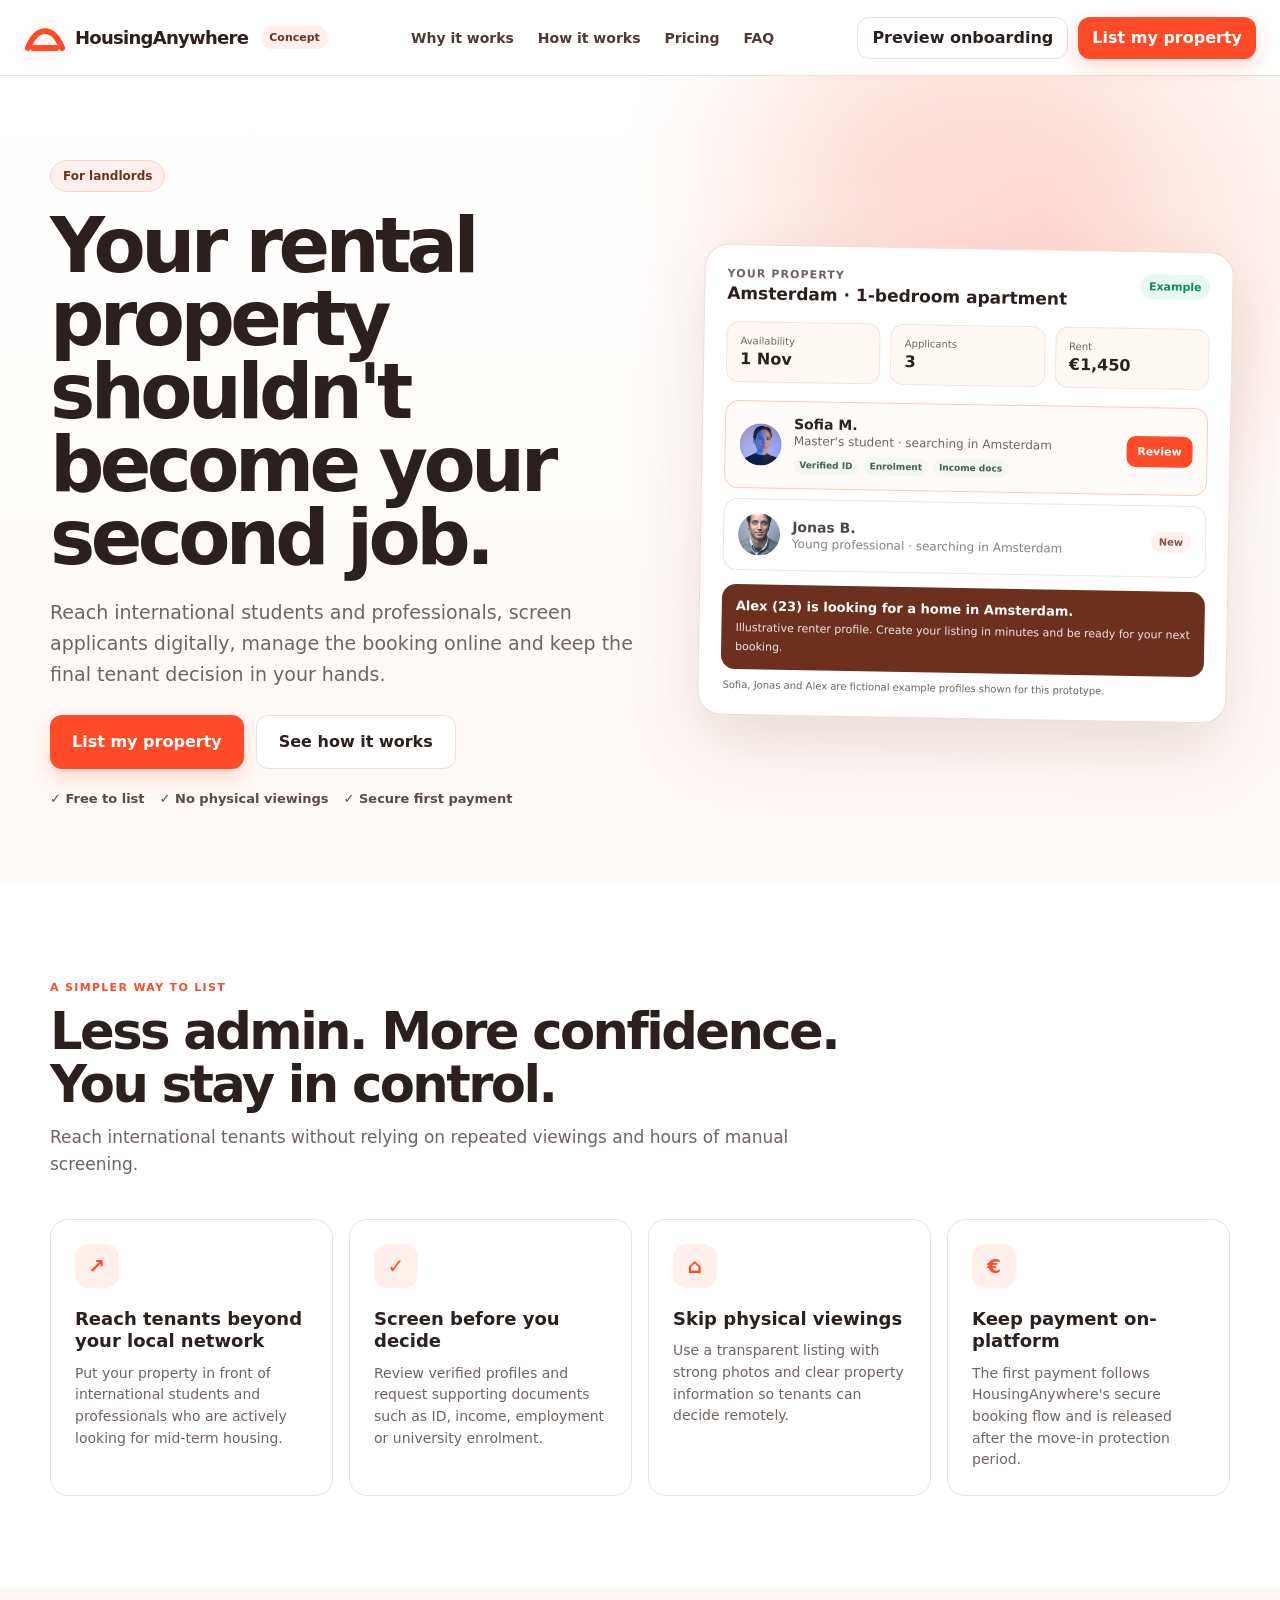
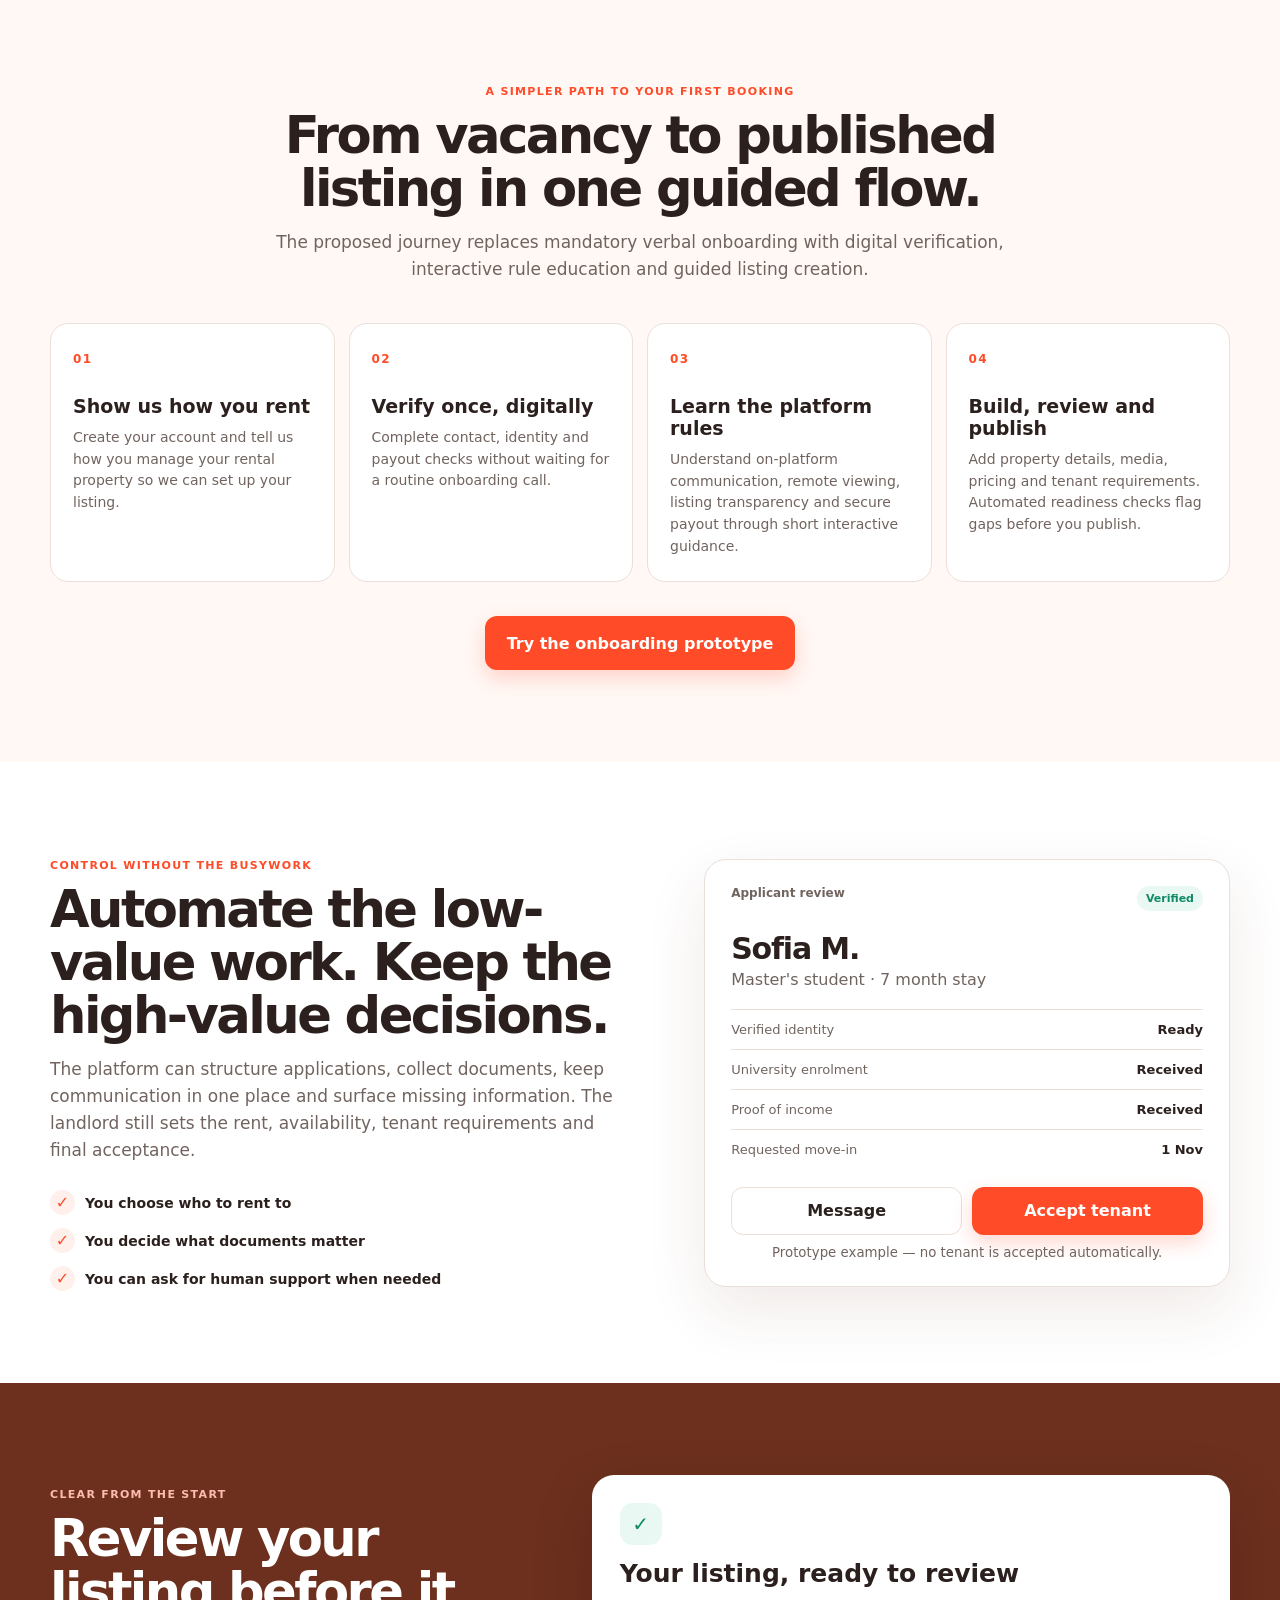
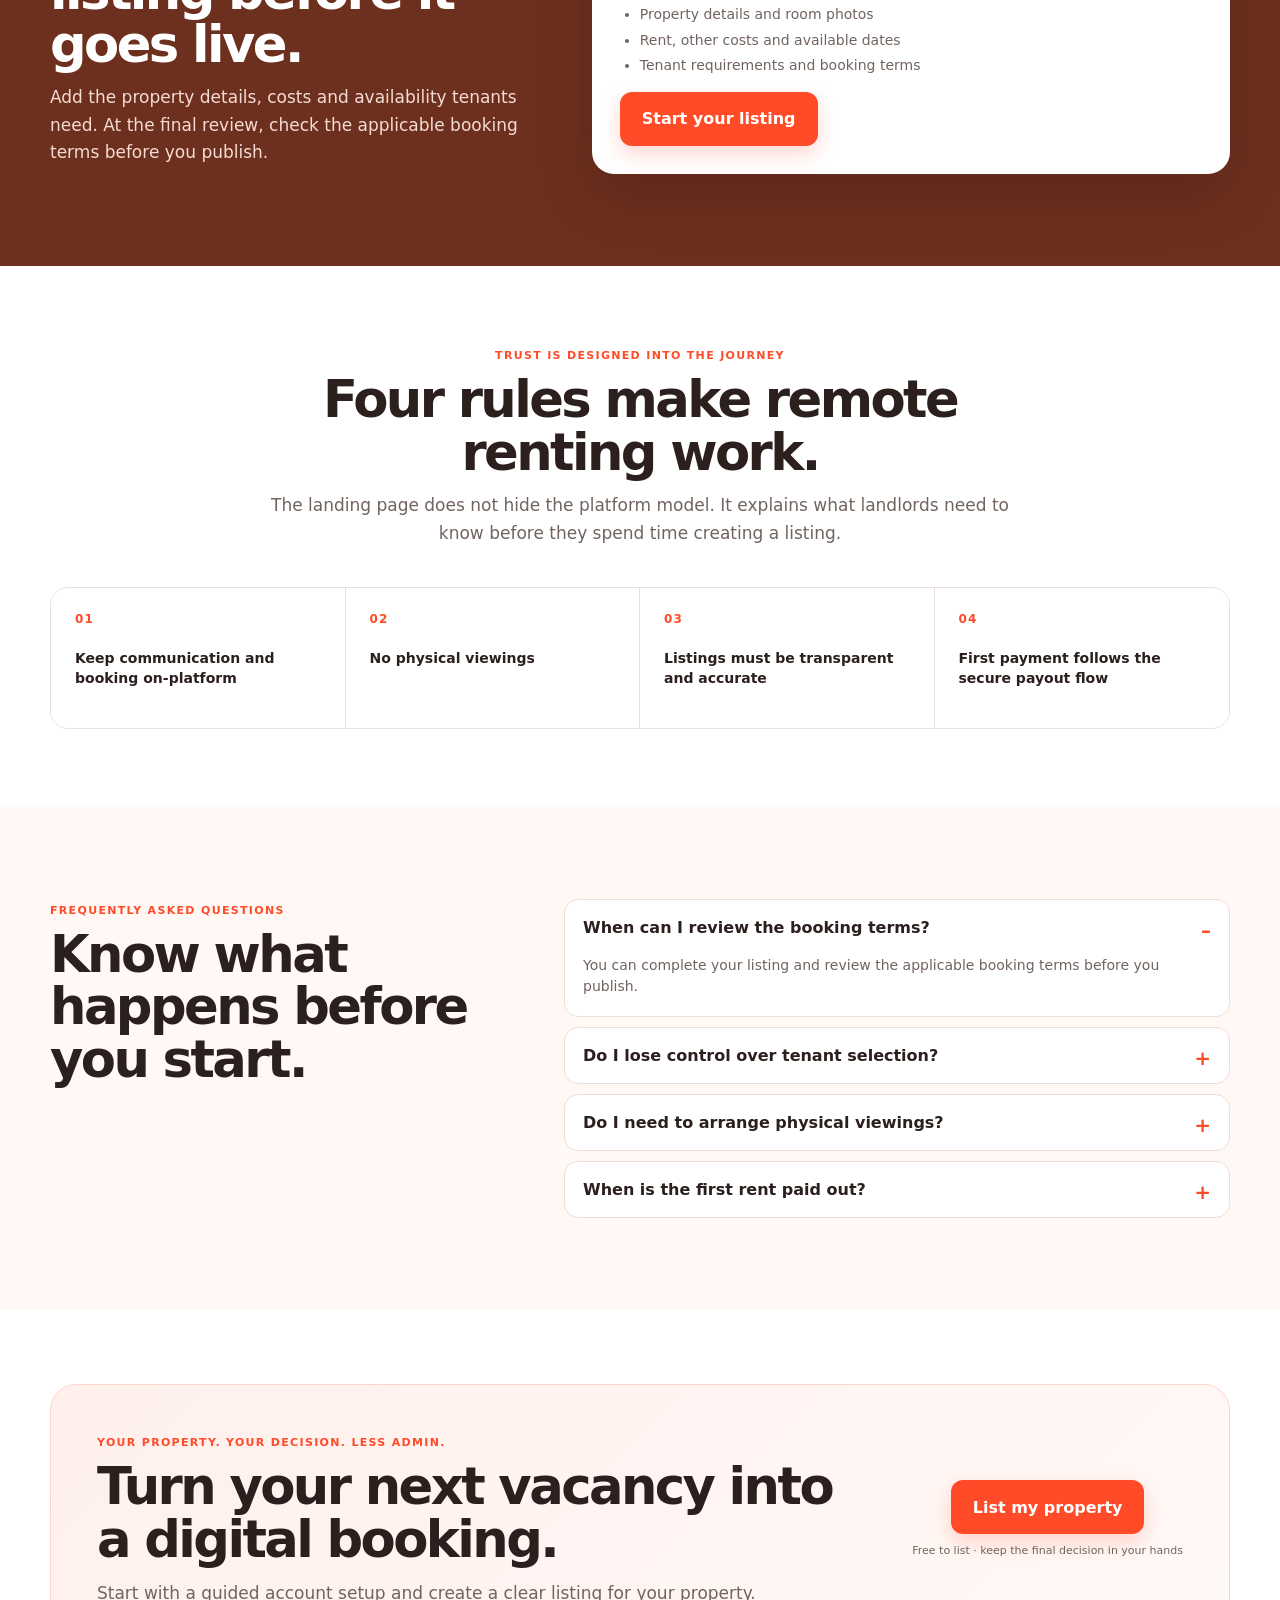
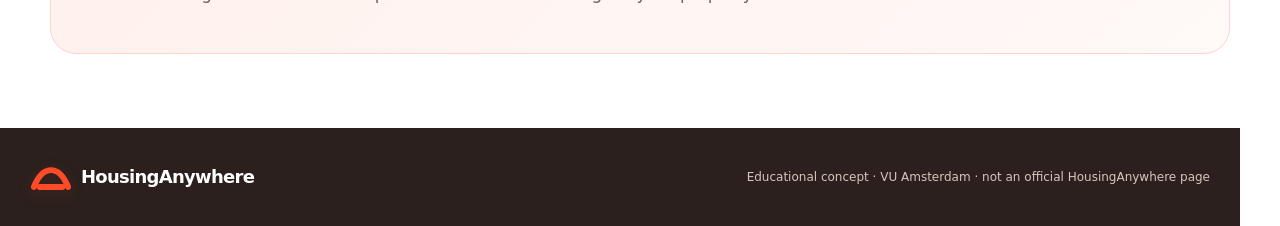
==== commit 52b32a8e: "Bundle onboarding and renter images" ====
--- a/index.html
+++ b/index.html
@@ -63,7 +63,7 @@
             <div><span>Rent</span><strong>€1,450</strong></div>
           </div>
           <div class="candidate-card featured">
-            <img class="candidate-avatar" src="https://images.unsplash.com/photo-1534528741775-53994a69daeb?auto=format&amp;fit=crop&amp;w=160&amp;h=160&amp;q=80" alt="Illustrative portrait for sample renter Sofia" loading="lazy">
+            <img class="candidate-avatar" src="assets/renter-sofia.jpg" alt="Illustrative portrait for sample renter Sofia" loading="lazy">
             <div class="candidate-copy">
               <strong>Sofia M.</strong>
               <span>Master's student · searching in Amsterdam</span>
@@ -76,7 +76,7 @@
             <button class="candidate-button" type="button">Review</button>
           </div>
           <div class="candidate-card muted-card">
-            <img class="candidate-avatar" src="https://images.unsplash.com/photo-1500648767791-00dcc994a43e?auto=format&amp;fit=crop&amp;w=160&amp;h=160&amp;q=80" alt="Illustrative portrait for sample renter Jonas" loading="lazy">
+            <img class="candidate-avatar" src="assets/renter-jonas.jpg" alt="Illustrative portrait for sample renter Jonas" loading="lazy">
             <div class="candidate-copy">
               <strong>Jonas B.</strong>
               <span>Young professional · searching in Amsterdam</span>
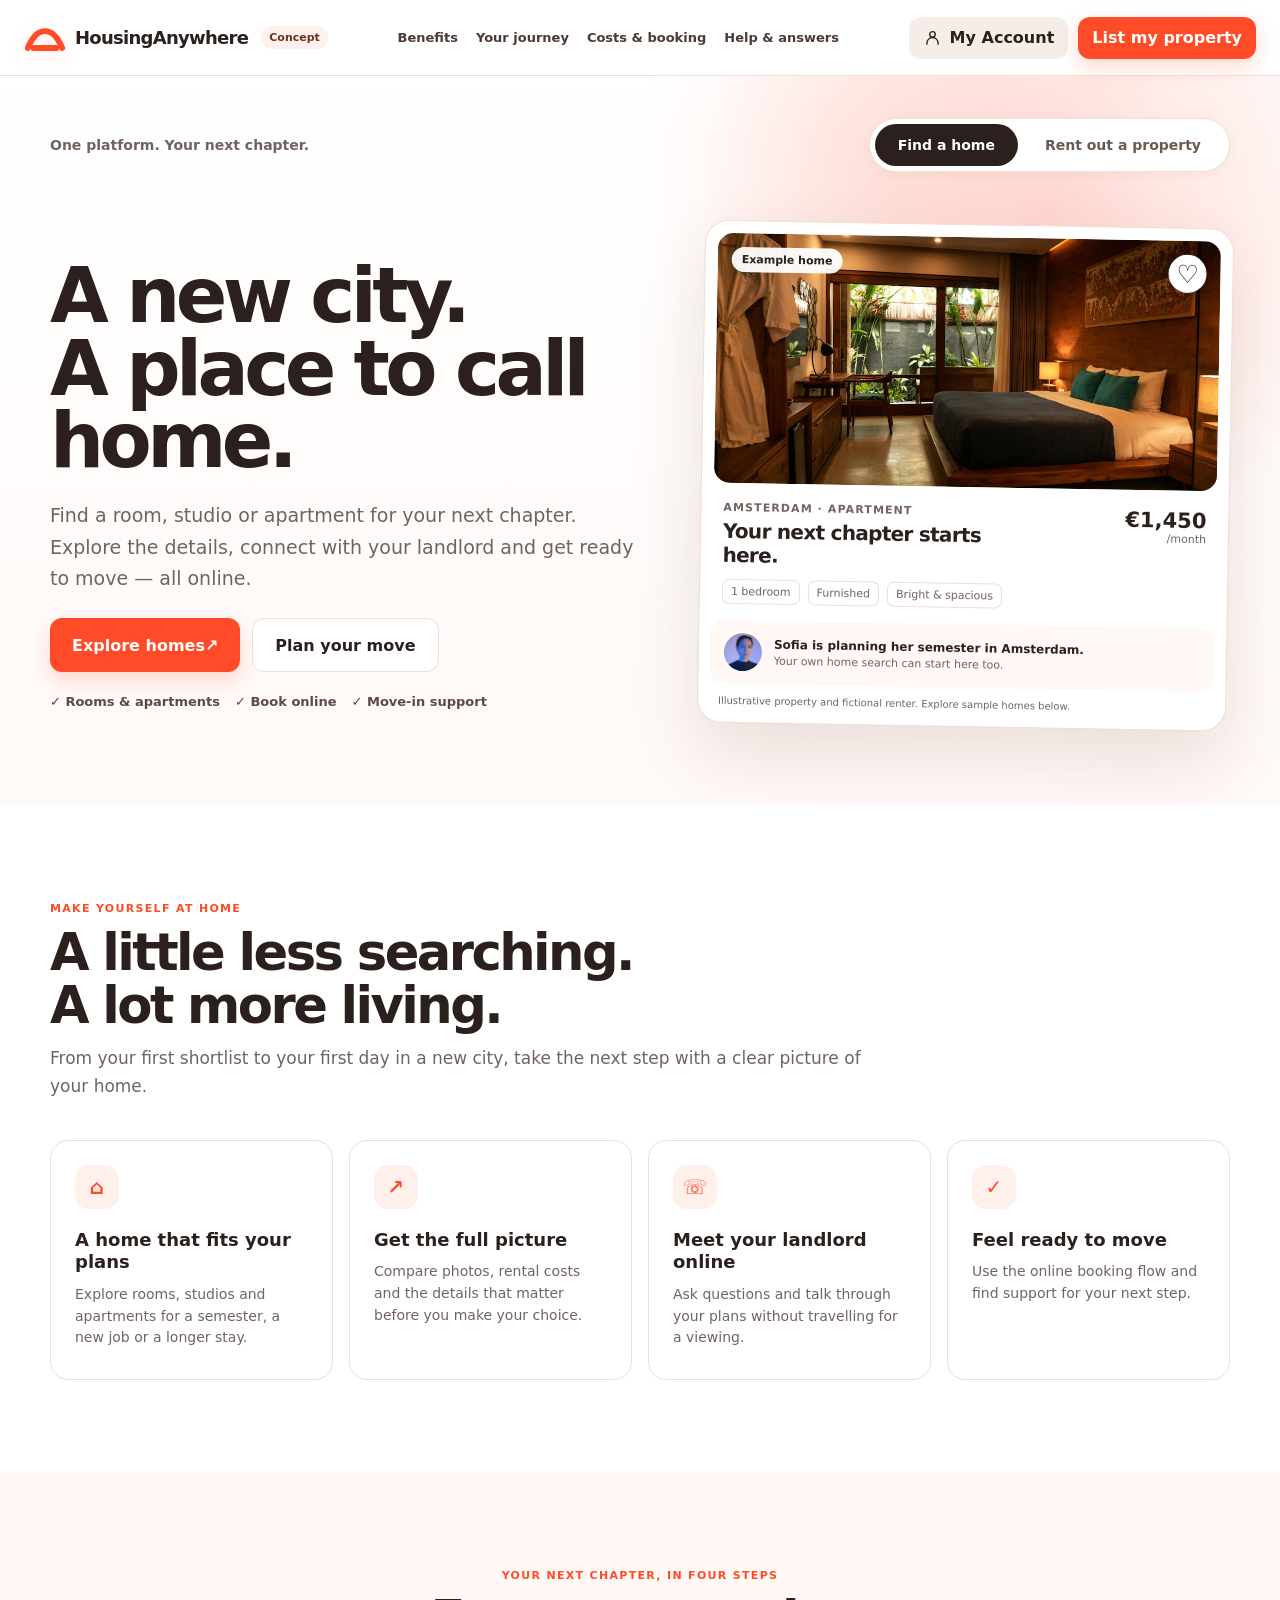
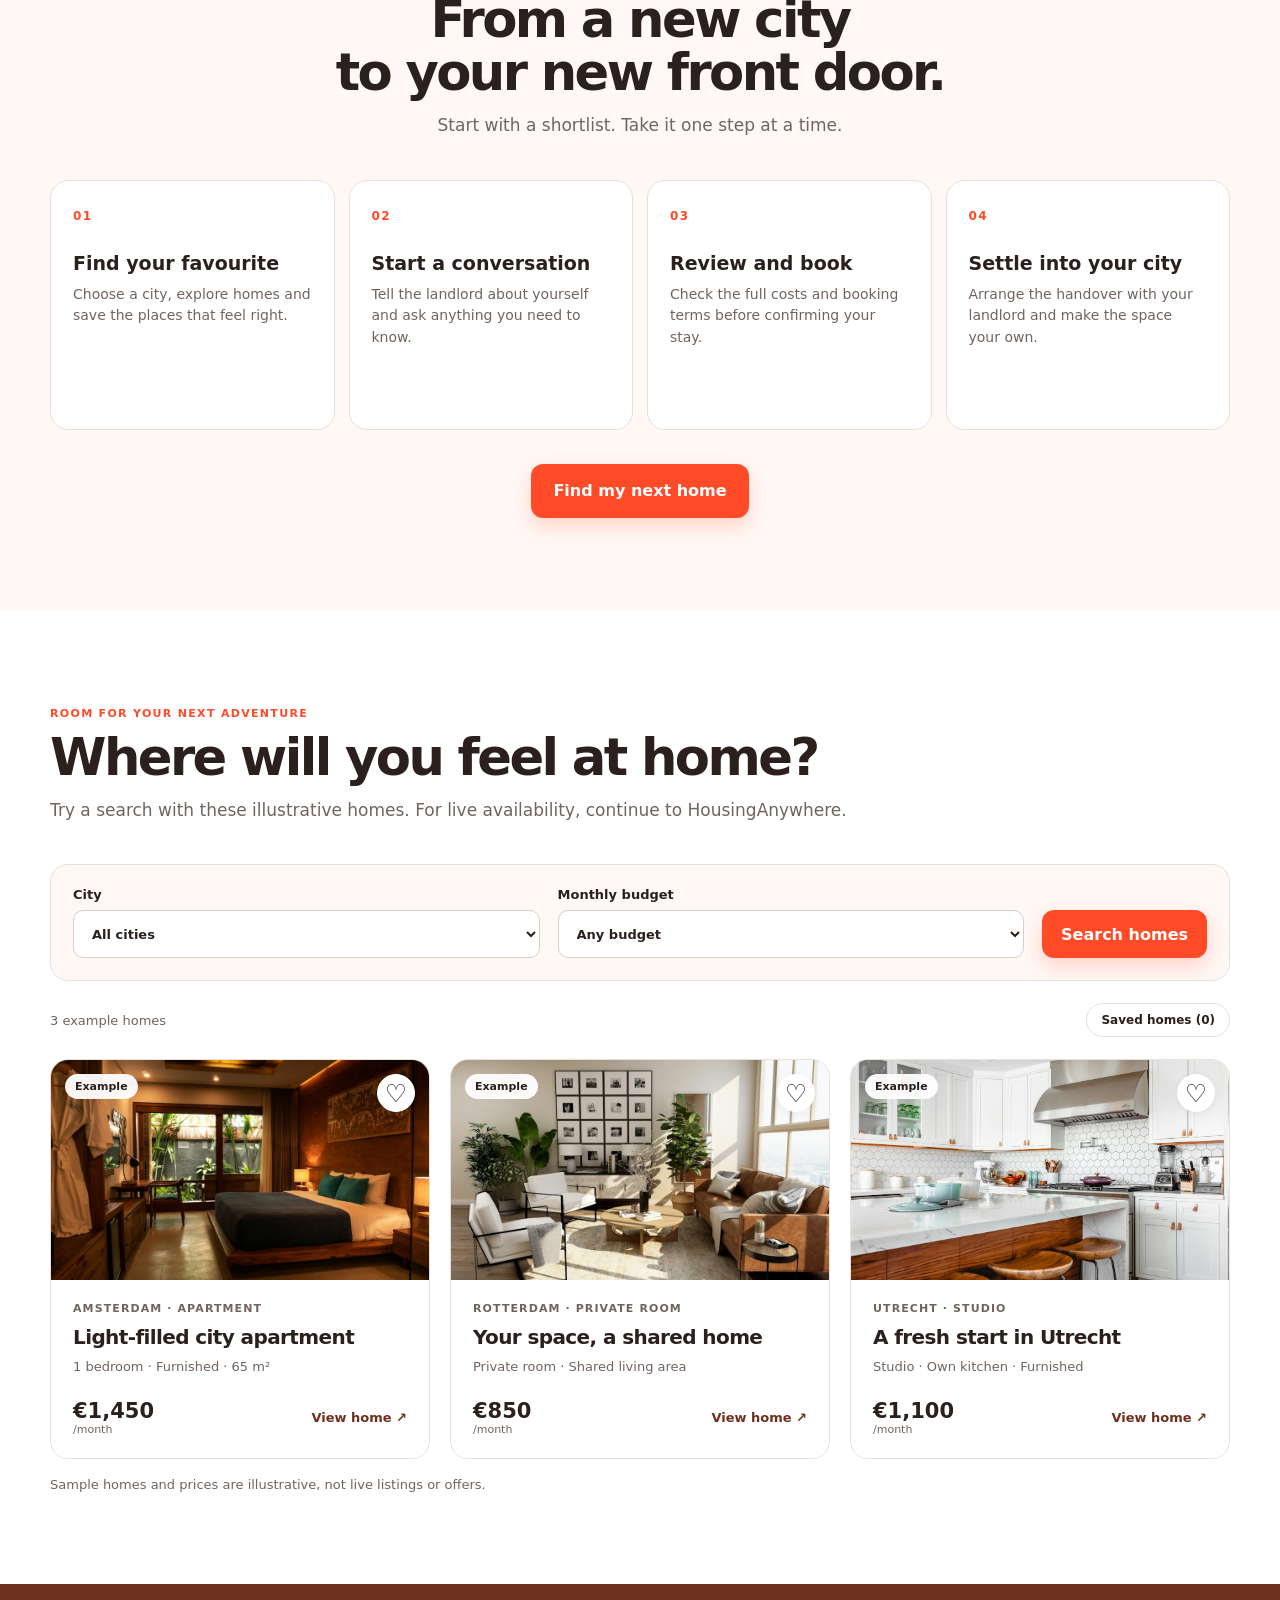
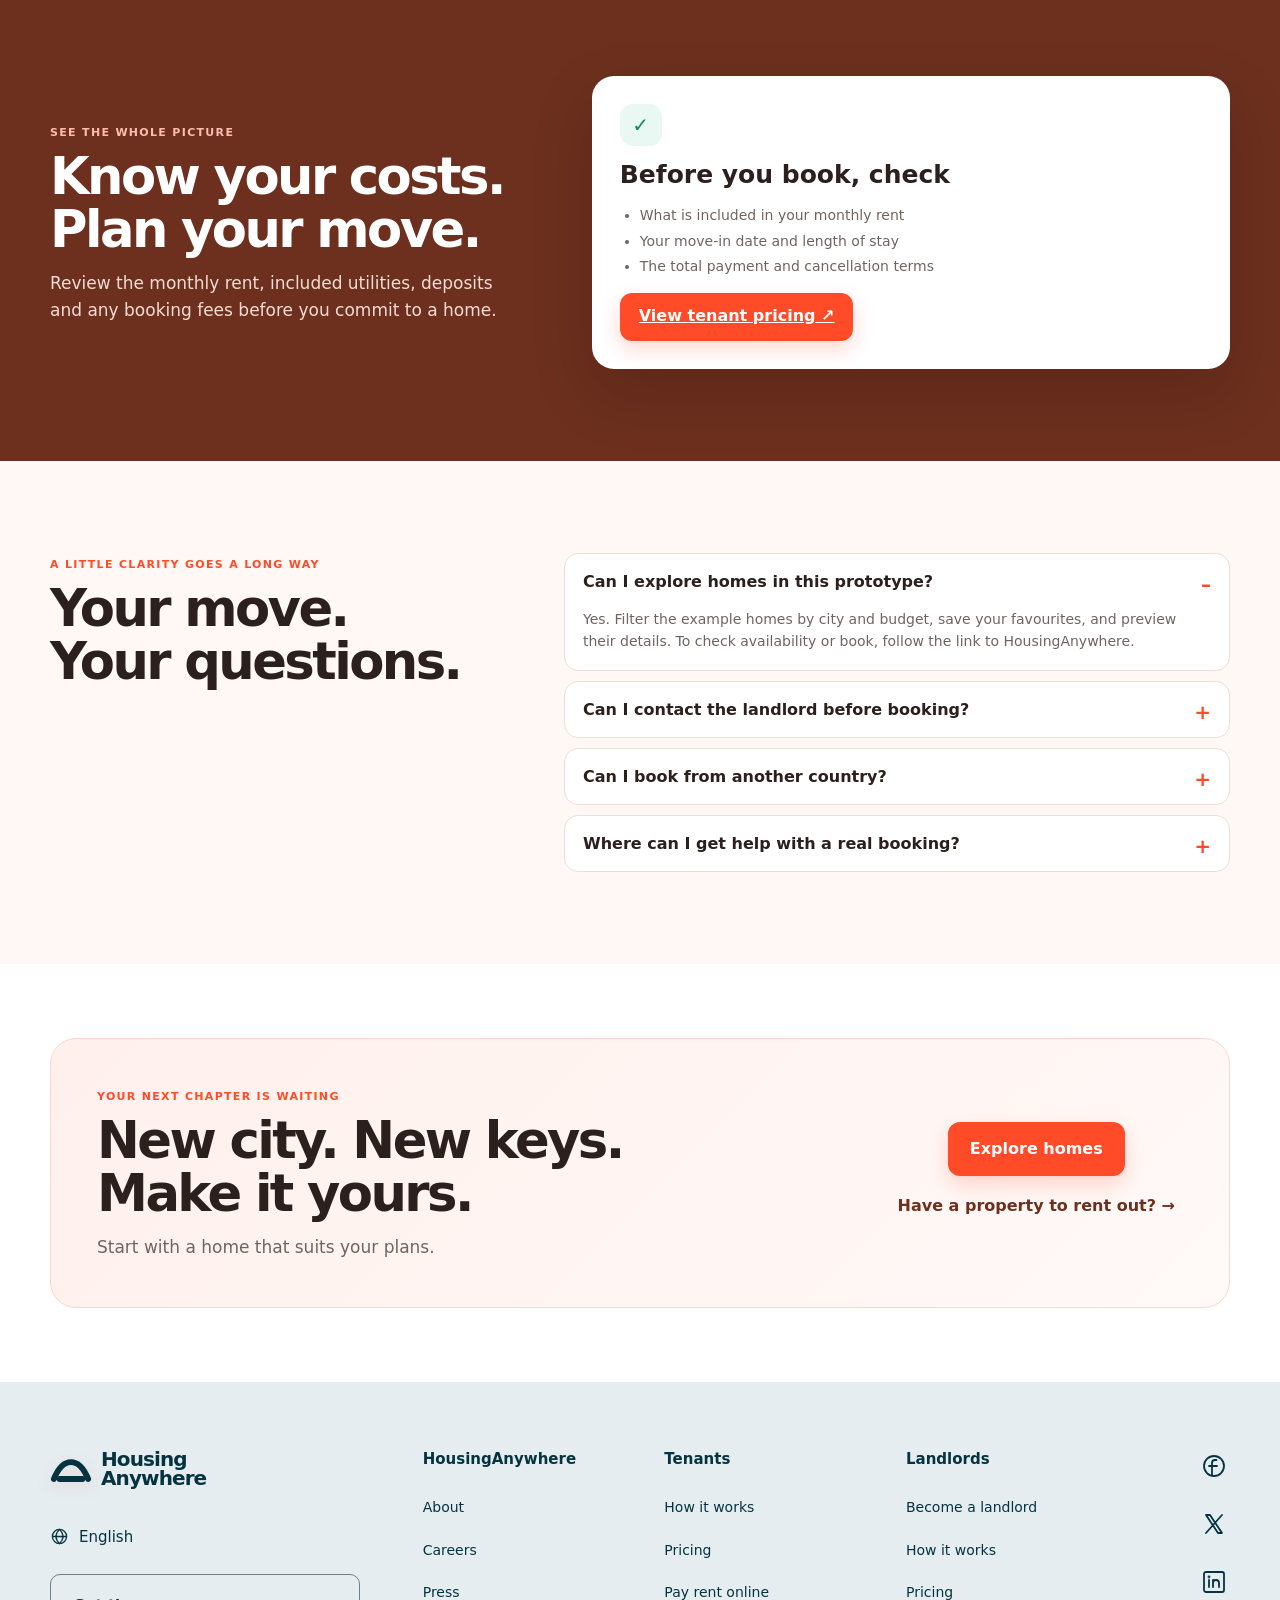
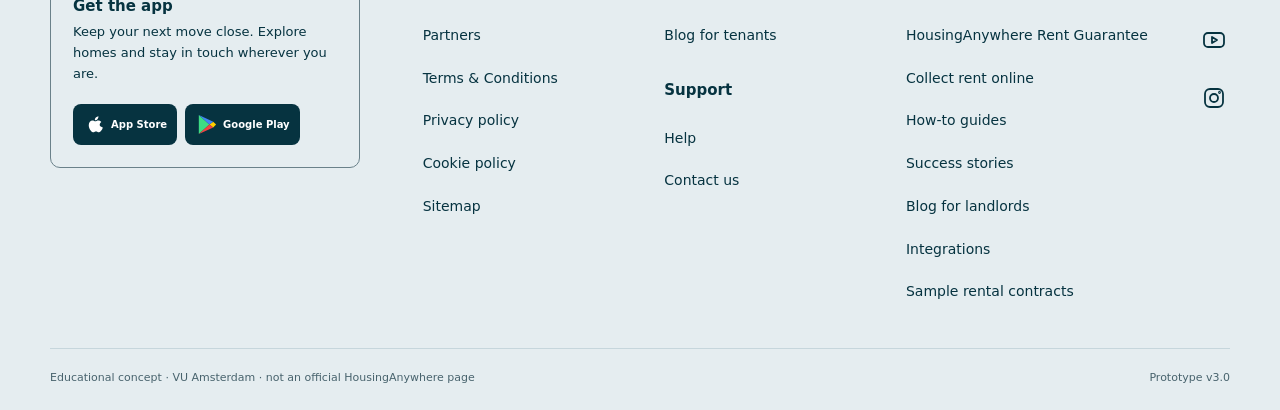
==== commit 7971d160: "Release v3.0: tenant and landlord views, My Account, resource footer and corrected kitchen" ====
--- a/index.html
+++ b/index.html
@@ -3,9 +3,9 @@
 <head>
   <meta charset="utf-8" />
   <meta name="viewport" content="width=device-width, initial-scale=1" />
-  <meta name="description" content="Create a HousingAnywhere property listing, reach international tenants and review bookings online." />
-  <title>HousingAnywhere — List your property online</title>
-  <link rel="stylesheet" href="styles.css" />
+  <meta name="description" content="Find your next home or list your rental property with a guided HousingAnywhere concept experience." />
+  <title>HousingAnywhere — Find a home. Rent out a property.</title>
+  <link rel="stylesheet" href="styles.css?v=3.0" />
 </head>
 <body class="landing-page">
   <header class="landing-nav">
@@ -20,22 +20,28 @@
       <span class="prototype-label">Concept</span>
     </a>
     <nav class="landing-links" aria-label="Main navigation">
-      <a href="#why">Why it works</a>
-      <a href="#how">How it works</a>
-      <a href="#pricing">Pricing</a>
-      <a href="#faq">FAQ</a>
+      <a data-nav="benefits" href="#tenant-benefits">Benefits</a>
+      <a data-nav="journey" href="#tenant-journey">Your journey</a>
+      <a data-nav="costs" href="#tenant-costs">Costs &amp; booking</a>
+      <a data-nav="faq" href="#tenant-faq">Help &amp; answers</a>
     </nav>
     <div class="landing-nav-actions">
-      <a class="btn btn-ghost btn-small" href="onboarding.html">Preview onboarding</a>
+      <button class="btn btn-secondary btn-small account-button" type="button" id="openAccount"><svg viewBox="0 0 24 24" aria-hidden="true"><circle cx="12" cy="8" r="3.5"/><path d="M5 21v-2a7 7 0 0 1 14 0v2"/></svg><span>My Account</span></button>
       <a class="btn btn-primary btn-small" href="onboarding.html">List my property</a>
     </div>
   </header>
 
   <main>
     <section class="landing-hero">
+      <div class="landing-container audience-heading">
+        <p>One platform. Your next chapter.</p>
+        <div class="audience-switch" role="group" aria-label="Choose your journey">
+          <button type="button" data-select-audience="tenant" aria-pressed="true">Find a home</button>
+          <button type="button" data-select-audience="landlord" aria-pressed="false">Rent out a property</button>
+        </div>
+      </div>
       <div class="landing-container landing-hero-grid">
-        <div class="landing-hero-copy">
-          <span class="audience-badge">For landlords</span>
+        <div class="landing-hero-copy" data-audience="landlord" hidden>
           <h1>Your rental property shouldn't become your second job.</h1>
           <p>Reach international students and professionals, screen applicants digitally, manage the booking online and keep the final tenant decision in your hands.</p>
           <div class="hero-cta-row">
@@ -49,7 +55,7 @@
           </div>
         </div>
 
-        <div class="landlord-dashboard" aria-label="Illustrative landlord dashboard with sample renter profiles">
+        <div class="landlord-dashboard" data-audience="landlord" hidden aria-label="Illustrative landlord dashboard with sample renter profiles">
           <div class="dashboard-top">
             <div>
               <span class="dashboard-kicker">Your property</span>
@@ -73,7 +79,7 @@
                 <span>Income docs</span>
               </div>
             </div>
-            <button class="candidate-button" type="button">Review</button>
+            <button class="candidate-button" type="button" data-review-profile>Review</button>
           </div>
           <div class="candidate-card muted-card">
             <img class="candidate-avatar" src="assets/renter-jonas.jpg" alt="Illustrative portrait for sample renter Jonas" loading="lazy">
@@ -89,9 +95,27 @@
           </div>
           <p class="dashboard-note">Sofia, Jonas and Alex are fictional example profiles shown for this prototype.</p>
         </div>
-      </div>
-    </section>
-
+
+        <div class="landing-hero-copy" data-audience="tenant">
+          <h1>A new city.<br>A place to call home.</h1>
+          <p>Find a room, studio or apartment for your next chapter. Explore the details, connect with your landlord and get ready to move — all online.</p>
+          <div class="hero-cta-row">
+            <a class="btn btn-primary btn-large" href="#tenant-homes">Explore homes <span aria-hidden="true">↗</span></a>
+            <a class="btn btn-ghost btn-large" href="#tenant-journey">Plan your move</a>
+          </div>
+          <div class="landing-proof-row"><span>✓ Rooms &amp; apartments</span><span>✓ Book online</span><span>✓ Move-in support</span></div>
+        </div>
+        <div class="tenant-home-preview" data-audience="tenant">
+          <div class="preview-image-wrap"><img src="assets/bedroom-example.jpg" alt="Bright bedroom with large windows and a comfortable double bed"><span class="home-example-pill">Example home</span><button class="save-home" type="button" data-save-home="amsterdam" aria-label="Save Amsterdam example home" aria-pressed="false">♡</button></div>
+          <div class="preview-home-copy"><div><span class="dashboard-kicker">Amsterdam · Apartment</span><h2>Your next chapter starts here.</h2></div><strong>€1,450<small>/month</small></strong></div>
+          <div class="preview-home-features"><span>1 bedroom</span><span>Furnished</span><span>Bright &amp; spacious</span></div>
+          <div class="moving-story"><img src="assets/renter-sofia.jpg" alt="Illustrative portrait for sample tenant Sofia"><div><strong>Sofia is planning her semester in Amsterdam.</strong><span>Your own home search can start here too.</span></div></div>
+          <p class="dashboard-note">Illustrative property and fictional renter. Explore sample homes below.</p>
+        </div>
+      </div>
+    </section>
+
+    <div data-audience="landlord" hidden>
     <section class="landing-section" id="why">
       <div class="landing-container">
         <div class="section-heading">
@@ -129,7 +153,7 @@
         <div class="section-heading narrow">
           <span class="eyebrow">A simpler path to your first booking</span>
           <h2>From vacancy to published listing in one guided flow.</h2>
-          <p>The proposed journey replaces mandatory verbal onboarding with digital verification, interactive rule education and guided listing creation.</p>
+          <p>Set up your account, add the details that make your home stand out, and review everything before your listing goes live.</p>
         </div>
         <div class="journey-steps">
           <article class="journey-step">
@@ -154,7 +178,7 @@
           </article>
         </div>
         <div class="center-cta">
-          <a class="btn btn-primary btn-large" href="onboarding.html">Try the onboarding prototype</a>
+          <a class="btn btn-primary btn-large" href="onboarding.html">Start your listing</a>
         </div>
       </div>
     </section>
@@ -163,8 +187,8 @@
       <div class="landing-container control-grid">
         <div class="control-copy">
           <span class="eyebrow">Control without the busywork</span>
-          <h2>Automate the low-value work. Keep the high-value decisions.</h2>
-          <p>The platform can structure applications, collect documents, keep communication in one place and surface missing information. The landlord still sets the rent, availability, tenant requirements and final acceptance.</p>
+          <h2>Less paperwork. More room for the right tenant.</h2>
+          <p>Keep applications, supporting documents and conversations together. You choose the rent, availability and requirements, then decide who gets to call your property home.</p>
           <div class="control-list">
             <div><span>✓</span><strong>You choose who to rent to</strong></div>
             <div><span>✓</span><strong>You decide what documents matter</strong></div>
@@ -185,8 +209,8 @@
             <div><dt>Requested move-in</dt><dd>1 Nov</dd></div>
           </dl>
           <div class="decision-actions">
-            <button class="btn btn-ghost" type="button">Message</button>
-            <button class="btn btn-primary" type="button">Accept tenant</button>
+            <button class="btn btn-secondary" type="button" data-review-profile>View application</button>
+            <a class="btn btn-primary" href="onboarding.html">Set up my listing</a>
           </div>
           <small>Prototype example — no tenant is accepted automatically.</small>
         </div>
@@ -218,7 +242,7 @@
         <div class="section-heading narrow">
           <span class="eyebrow">Trust is designed into the journey</span>
           <h2>Four rules make remote renting work.</h2>
-          <p>The landing page does not hide the platform model. It explains what landlords need to know before they spend time creating a listing.</p>
+          <p>Clear communication, accurate photos and secure booking help everyone feel ready for the next step.</p>
         </div>
         <div class="rule-strip">
           <div><strong>01</strong><span>Keep communication and booking on-platform</span></div>
@@ -242,7 +266,7 @@
           </details>
           <details>
             <summary>Do I lose control over tenant selection?</summary>
-            <p>No. The proposed journey helps collect and structure information, but the landlord keeps the final acceptance decision.</p>
+            <p>No. Applications and documents are kept together, and you keep the final decision about who to rent to.</p>
           </details>
           <details>
             <summary>Do I need to arrange physical viewings?</summary>
@@ -269,23 +293,70 @@
         </div>
       </div>
     </section>
+
+    </div>
+    <div data-audience="tenant">
+      <section class="landing-section" id="tenant-benefits">
+        <div class="landing-container">
+          <div class="section-heading"><span class="eyebrow">Make yourself at home</span><h2>A little less searching.<br>A lot more living.</h2><p>From your first shortlist to your first day in a new city, take the next step with a clear picture of your home.</p></div>
+          <div class="landing-card-grid">
+            <article class="landing-card"><span class="landing-icon" aria-hidden="true">⌂</span><h3>A home that fits your plans</h3><p>Explore rooms, studios and apartments for a semester, a new job or a longer stay.</p></article>
+            <article class="landing-card"><span class="landing-icon" aria-hidden="true">↗</span><h3>Get the full picture</h3><p>Compare photos, rental costs and the details that matter before you make your choice.</p></article>
+            <article class="landing-card"><span class="landing-icon" aria-hidden="true">☏</span><h3>Meet your landlord online</h3><p>Ask questions and talk through your plans without travelling for a viewing.</p></article>
+            <article class="landing-card"><span class="landing-icon" aria-hidden="true">✓</span><h3>Feel ready to move</h3><p>Use the online booking flow and find support for your next step.</p></article>
+          </div>
+        </div>
+      </section>
+      <section class="landing-section soft-section" id="tenant-journey">
+        <div class="landing-container">
+          <div class="section-heading narrow"><span class="eyebrow">Your next chapter, in four steps</span><h2>From a new city<br>to your new front door.</h2><p>Start with a shortlist. Take it one step at a time.</p></div>
+          <div class="journey-steps">
+            <article class="journey-step"><span class="step-number">01</span><h3>Find your favourite</h3><p>Choose a city, explore homes and save the places that feel right.</p></article>
+            <article class="journey-step"><span class="step-number">02</span><h3>Start a conversation</h3><p>Tell the landlord about yourself and ask anything you need to know.</p></article>
+            <article class="journey-step"><span class="step-number">03</span><h3>Review and book</h3><p>Check the full costs and booking terms before confirming your stay.</p></article>
+            <article class="journey-step"><span class="step-number">04</span><h3>Settle into your city</h3><p>Arrange the handover with your landlord and make the space your own.</p></article>
+          </div>
+          <div class="center-cta"><a class="btn btn-primary btn-large" href="#tenant-homes">Find my next home</a></div>
+        </div>
+      </section>
+      <section class="landing-section" id="tenant-homes">
+        <div class="landing-container">
+          <div class="section-heading"><span class="eyebrow">Room for your next adventure</span><h2>Where will you feel at home?</h2><p>Try a search with these illustrative homes. For live availability, continue to HousingAnywhere.</p></div>
+          <form class="home-search" id="homeSearch">
+            <label for="searchCity">City<select id="searchCity"><option value="all">All cities</option><option>Amsterdam</option><option>Rotterdam</option><option>Utrecht</option></select></label>
+            <label for="searchBudget">Monthly budget<select id="searchBudget"><option value="all">Any budget</option><option value="1000">Up to €1,000</option><option value="1500">Up to €1,500</option><option value="2000">Up to €2,000</option></select></label>
+            <button class="btn btn-primary" type="submit">Search homes</button>
+          </form>
+          <div class="homes-result-bar"><p class="homes-result-count" id="homesResultCount" role="status">3 example homes</p><button class="saved-filter" id="savedFilter" type="button" aria-pressed="false">Saved homes (0)</button></div>
+          <div class="homes-grid" id="homesGrid">
+            <article class="home-card" data-home="amsterdam" data-city="Amsterdam" data-rent="1450"><div class="home-card-image"><img src="assets/bedroom-example.jpg" alt="Sunlit double bedroom in the Amsterdam example apartment" loading="lazy"><button class="save-home" type="button" data-save-home="amsterdam" aria-label="Save Amsterdam example home" aria-pressed="false">♡</button><span class="home-example-pill">Example</span></div><div class="home-card-copy"><span class="dashboard-kicker">Amsterdam · Apartment</span><h3>Light-filled city apartment</h3><p>1 bedroom · Furnished · 65 m²</p><div class="home-card-bottom"><strong>€1,450<small>/month</small></strong><button type="button" class="home-details-link" data-view-home="amsterdam">View home ↗</button></div></div></article>
+            <article class="home-card" data-home="rotterdam" data-city="Rotterdam" data-rent="850"><div class="home-card-image"><img src="assets/living-room-example.jpg" alt="Comfortable shared living room in the Rotterdam example home" loading="lazy"><button class="save-home" type="button" data-save-home="rotterdam" aria-label="Save Rotterdam example home" aria-pressed="false">♡</button><span class="home-example-pill">Example</span></div><div class="home-card-copy"><span class="dashboard-kicker">Rotterdam · Private room</span><h3>Your space, a shared home</h3><p>Private room · Shared living area</p><div class="home-card-bottom"><strong>€850<small>/month</small></strong><button type="button" class="home-details-link" data-view-home="rotterdam">View home ↗</button></div></div></article>
+            <article class="home-card" data-home="utrecht" data-city="Utrecht" data-rent="1100"><div class="home-card-image"><img src="assets/kitchen-v3.jpg" alt="Modern white kitchen with breakfast bar in the Utrecht example studio" loading="lazy"><button class="save-home" type="button" data-save-home="utrecht" aria-label="Save Utrecht example home" aria-pressed="false">♡</button><span class="home-example-pill">Example</span></div><div class="home-card-copy"><span class="dashboard-kicker">Utrecht · Studio</span><h3>A fresh start in Utrecht</h3><p>Studio · Own kitchen · Furnished</p><div class="home-card-bottom"><strong>€1,100<small>/month</small></strong><button type="button" class="home-details-link" data-view-home="utrecht">View home ↗</button></div></div></article>
+          </div>
+          <div class="homes-empty" id="homesEmpty" hidden><h3>A little more room in your search?</h3><p>No example homes match these filters. Try another city or budget.</p><button class="btn btn-secondary" type="button" id="resetSearch">Reset search</button></div>
+          <p class="sample-note">Sample homes and prices are illustrative, not live listings or offers.</p>
+        </div>
+      </section>
+      <section class="landing-section pricing-section" id="tenant-costs"><div class="landing-container pricing-grid"><div class="pricing-copy"><span class="eyebrow">See the whole picture</span><h2>Know your costs.<br>Plan your move.</h2><p>Review the monthly rent, included utilities, deposits and any booking fees before you commit to a home.</p></div><div class="calculator-card listing-ready-card"><span class="listing-ready-icon" aria-hidden="true">✓</span><h3>Before you book, check</h3><ul><li>What is included in your monthly rent</li><li>Your move-in date and length of stay</li><li>The total payment and cancellation terms</li></ul><a class="btn btn-primary" href="https://housinganywhere.com/pricing/tenants" target="_blank" rel="noopener noreferrer">View tenant pricing ↗</a></div></div></section>
+      <section class="landing-section faq-section" id="tenant-faq"><div class="landing-container faq-grid"><div><span class="eyebrow">A little clarity goes a long way</span><h2>Your move.<br>Your questions.</h2></div><div class="faq-list"><details open><summary>Can I explore homes in this prototype?</summary><p>Yes. Filter the example homes by city and budget, save your favourites, and preview their details. To check availability or book, follow the link to HousingAnywhere.</p></details><details><summary>Can I contact the landlord before booking?</summary><p>On HousingAnywhere, you can message the landlord to ask about the home and share your plans before making a booking.</p></details><details><summary>Can I book from another country?</summary><p>The platform is designed for online renting. Photos, descriptions and conversations with the landlord help you choose remotely.</p></details><details><summary>Where can I get help with a real booking?</summary><p>Visit the <a href="https://answers.housinganywhere.com/en/" target="_blank" rel="noopener noreferrer">HousingAnywhere Help Centre</a> for support with an account, a booking or your move.</p></details></div></div></section>
+      <section class="final-cta-section"><div class="landing-container final-cta-card"><div><span class="eyebrow">Your next chapter is waiting</span><h2>New city. New keys.<br>Make it yours.</h2><p>Start with a home that suits your plans.</p></div><div class="final-cta-actions"><a class="btn btn-primary btn-large" href="#tenant-homes">Explore homes</a><button class="text-button" type="button" data-select-audience="landlord" data-scroll-top>Have a property to rent out? →</button></div></div></section>
+    </div>
   </main>
 
-  <footer class="landing-footer">
+  <footer class="landing-footer" id="site-footer">
     <div class="landing-container footer-grid">
-      <div class="brand footer-brand">
-        <span class="brand-mark" aria-hidden="true">
-          <svg viewBox="0 0 44 40">
-            <path d="M4 30.5c4.8-11.8 10.8-17.7 18-17.7s13.2 5.9 18 17.7" fill="none" stroke="currentColor" stroke-width="6.2" stroke-linecap="round"/>
-            <path d="M10 30.5h24" fill="none" stroke="currentColor" stroke-width="6.2" stroke-linecap="round"/>
-          </svg>
-        </span>
-        <span class="brand-name">HousingAnywhere</span>
-      </div>
-      <span>Educational concept · VU Amsterdam · not an official HousingAnywhere page</span>
+      <div class="footer-intro"><a class="brand footer-brand" href="index.html" aria-label="HousingAnywhere concept home"><span class="brand-mark" aria-hidden="true"><svg viewBox="0 0 44 40"><path d="M4 30.5c4.8-11.8 10.8-17.7 18-17.7s13.2 5.9 18 17.7M10 30.5h24" fill="none" stroke="currentColor" stroke-width="6.2" stroke-linecap="round"/></svg></span><span class="brand-name">Housing<br>Anywhere</span></a><div class="footer-language"><svg viewBox="0 0 24 24" aria-hidden="true"><circle cx="12" cy="12" r="9"/><path d="M3 12h18M12 3c-6 6-6 12 0 18 6-6 6-12 0-18Z"/></svg><span>English</span></div><div class="footer-app"><h3>Get the app</h3><p>Keep your next move close. Explore homes and stay in touch wherever you are.</p><div class="app-store-links"><a href="https://apps.apple.com/us/app/housinganywhere/id6738123016" target="_blank" rel="noopener noreferrer" aria-label="Get HousingAnywhere on the App Store"><svg viewBox="0 0 24 24" aria-hidden="true"><path fill="currentColor" d="M17.4 12.5c0-2 1.6-3 1.7-3.1-.9-1.3-2.4-1.5-3-1.5-1.3-.1-2.6.8-3.2.8-.7 0-1.8-.8-2.9-.8C7.8 7.9 6 9.6 6 12.7c0 1.8.7 3.7 1.6 5 .8 1.2 1.7 2.5 2.9 2.4 1.2 0 1.6-.8 3.1-.8 1.4 0 1.8.8 3.1.8 1.2 0 2-1.1 2.8-2.3.9-1.3 1.2-2.6 1.2-2.7-.1 0-3.3-1.1-3.3-2.6ZM15.1 6.4c.7-.8 1.1-1.9 1-3-.9.1-2 .6-2.7 1.4-.6.7-1.2 1.8-1 2.8 1 .1 2-.5 2.7-1.2Z"/></svg><span>App Store</span></a><a href="https://play.google.com/store/apps/details?id=com.housinganywhere.app" target="_blank" rel="noopener noreferrer" aria-label="Get HousingAnywhere on Google Play"><svg viewBox="0 0 24 24" aria-hidden="true"><path fill="#3ddc84" d="M4 2v20l11-10Z"/><path fill="#ffce00" d="m15 12 4-3 3 3-3 3Z"/><path fill="#4285f4" d="m4 2 15 7-4 3Z"/><path fill="#ef4444" d="m4 22 15-7-4-3Z"/></svg><span>Google Play</span></a></div></div></div>
+      <nav class="footer-column" aria-label="About HousingAnywhere"><h3>HousingAnywhere</h3><ul><li><a href="https://housinganywhere.com/about" target="_blank" rel="noopener noreferrer">About</a></li><li><a href="https://housinganywhere.com/careers" target="_blank" rel="noopener noreferrer">Careers</a></li><li><a href="https://housinganywhere.com/press-releases" target="_blank" rel="noopener noreferrer">Press</a></li><li><a href="https://info.housinganywhere.com/partners" target="_blank" rel="noopener noreferrer">Partners</a></li><li><a href="https://housinganywhere.com/terms" target="_blank" rel="noopener noreferrer">Terms & Conditions</a></li><li><a href="https://housinganywhere.com/privacy-policy" target="_blank" rel="noopener noreferrer">Privacy policy</a></li><li><a href="https://housinganywhere.com/cookie-policy" target="_blank" rel="noopener noreferrer">Cookie policy</a></li><li><a href="https://housinganywhere.com/sitemap" target="_blank" rel="noopener noreferrer">Sitemap</a></li></ul></nav>
+      <div class="footer-column"><nav aria-label="Tenant resources"><h3>Tenants</h3><ul><li><a href="https://housinganywhere.com/renting" target="_blank" rel="noopener noreferrer">How it works</a></li><li><a href="https://housinganywhere.com/pricing/tenants" target="_blank" rel="noopener noreferrer">Pricing</a></li><li><a href="https://housinganywhere.com/online-rent-payment" target="_blank" rel="noopener noreferrer">Pay rent online</a></li><li><a href="https://housinganywhere.com/blog/tenants" target="_blank" rel="noopener noreferrer">Blog for tenants</a></li></ul></nav><nav class="footer-support" aria-label="Support"><h3>Support</h3><ul><li><a href="https://answers.housinganywhere.com/en/" target="_blank" rel="noopener noreferrer">Help</a></li><li><a href="https://housinganywhere.com/contact" target="_blank" rel="noopener noreferrer">Contact us</a></li></ul></nav></div>
+      <nav class="footer-column" aria-label="Landlord resources"><h3>Landlords</h3><ul><li><button class="footer-link" type="button" data-select-audience="landlord" data-scroll-top>Become a landlord</button></li><li><a href="https://housinganywhere.com/renting-out" target="_blank" rel="noopener noreferrer">How it works</a></li><li><a href="https://housinganywhere.com/pricing/landlords" target="_blank" rel="noopener noreferrer">Pricing</a></li><li><a href="https://housinganywhere.com/rent-guarantee-for-landlords" target="_blank" rel="noopener noreferrer">HousingAnywhere Rent Guarantee</a></li><li><a href="https://housinganywhere.com/online-rent-collection" target="_blank" rel="noopener noreferrer">Collect rent online</a></li><li><a href="https://housinganywhere.com/help-center" target="_blank" rel="noopener noreferrer">How-to guides</a></li><li><a href="https://housinganywhere.com/blog/landlords/United-Kingdom" target="_blank" rel="noopener noreferrer">Success stories</a></li><li><a href="https://housinganywhere.com/blog/landlords/United-Kingdom" target="_blank" rel="noopener noreferrer">Blog for landlords</a></li><li><a href="https://housinganywhere.com/integrations" target="_blank" rel="noopener noreferrer">Integrations</a></li><li><a href="https://housinganywhere.com/legal" target="_blank" rel="noopener noreferrer">Sample rental contracts</a></li></ul></nav>
+      <nav class="footer-socials" aria-label="Social media"><a href="https://www.facebook.com/HousingAnywherecom" target="_blank" rel="noopener noreferrer" aria-label="HousingAnywhere on Facebook"><svg viewBox="0 0 24 24" aria-hidden="true"><circle cx="12" cy="12" r="10"/><path d="M14.5 6H13a3 3 0 0 0-3 3v12m-3-9h8"/></svg></a><a href="https://twitter.com/HousingAnywhere" target="_blank" rel="noopener noreferrer" aria-label="HousingAnywhere on X"><svg viewBox="0 0 24 24" aria-hidden="true"><path d="M4 3h4l12 18h-4L4 3Zm16 0L4 21"/></svg></a><a href="https://linkedin.com/company/housinganywhere" target="_blank" rel="noopener noreferrer" aria-label="HousingAnywhere on LinkedIn"><svg viewBox="0 0 24 24" aria-hidden="true"><rect x="2" y="2" width="20" height="20" rx="2"/><path d="M7 10v7m4 0v-7m0 3c0-4 6-4 6 0v4"/><circle cx="7" cy="7" r=".5"/></svg></a><a href="https://www.youtube.com/user/HousingAnywhere" target="_blank" rel="noopener noreferrer" aria-label="HousingAnywhere on YouTube"><svg viewBox="0 0 24 24" aria-hidden="true"><rect x="2" y="5" width="20" height="14" rx="4"/><path d="m10 9 5 3-5 3Z"/></svg></a><a href="https://www.instagram.com/housinganywhere" target="_blank" rel="noopener noreferrer" aria-label="HousingAnywhere on Instagram"><svg viewBox="0 0 24 24" aria-hidden="true"><rect x="3" y="3" width="18" height="18" rx="5"/><circle cx="12" cy="12" r="4"/><circle cx="17.5" cy="6.5" r=".5"/></svg></a></nav>
     </div>
+    <div class="landing-container footer-bottom"><span>Educational concept · VU Amsterdam · not an official HousingAnywhere page</span><span>Prototype v3.0</span></div>
   </footer>
-
-  <script src="landing.js?v=2"></script>
+  <dialog class="site-dialog" id="accountDialog" aria-labelledby="accountTitle"><button class="dialog-close" type="button" data-close-dialog aria-label="Close My Account">×</button><span class="eyebrow">My Account</span><h2 id="accountTitle">Your next chapter,<br>all in one place.</h2><p id="accountGreeting">Pick up your search or continue your listing.</p><div class="account-options"><button type="button" class="account-option" id="accountHomes"><span aria-hidden="true">⌂</span><div><strong>My home search</strong><small id="savedHomesSummary">Explore homes and save your favourites</small></div><span aria-hidden="true">→</span></button><a class="account-option" href="onboarding.html"><span aria-hidden="true">↗</span><div><strong id="listingAccountLabel">Create my listing</strong><small id="listingAccountSummary">Start your guided property journey</small></div><span aria-hidden="true">→</span></a></div><a class="btn btn-primary account-login" href="https://housinganywhere.com/oauth/signin?target=tenant" target="_blank" rel="noopener noreferrer">Log in on HousingAnywhere ↗</a><p class="dialog-note">Listing progress and favourite example homes are saved on this device. Live accounts and bookings are on HousingAnywhere.</p></dialog>
+  <dialog class="site-dialog home-dialog" id="homeDialog" aria-labelledby="homeDialogTitle"><button class="dialog-close" type="button" data-close-dialog aria-label="Close home preview">×</button><span class="eyebrow">Example home</span><h2 id="homeDialogTitle"></h2><p id="homeDialogSummary"></p><div class="home-dialog-images" id="homeDialogImages"></div><p id="homeDialogFeatures"></p><a class="btn btn-primary" id="realHomesLink" target="_blank" rel="noopener noreferrer">Search live homes ↗</a><p class="dialog-note">Photos, details and prices illustrate the experience. This example cannot be booked.</p></dialog>
+  <dialog class="site-dialog" id="profileDialog" aria-labelledby="profileTitle"><button class="dialog-close" type="button" data-close-dialog aria-label="Close sample application">×</button><span class="eyebrow">Example application</span><div class="sample-profile-heading"><img src="assets/renter-sofia.jpg" alt="Illustrative portrait for sample renter Sofia"><div><h2 id="profileTitle">Meet Sofia.</h2><p>Master's student · 7-month stay</p></div></div><dl class="decision-list"><div><dt>Looking for</dt><dd>Apartment in Amsterdam</dd></div><div><dt>Requested move-in</dt><dd>1 November</dd></div><div><dt>Identity &amp; enrolment</dt><dd>Example documents ready</dd></div></dl><p>A clear profile and supporting documents help you get to know an applicant before deciding.</p><a class="btn btn-primary" href="onboarding.html">Create my listing</a><p class="dialog-note">Sofia is a fictional profile. No application is submitted or accepted in this preview.</p></dialog>
+
+  <script src="landing.js?v=3.0"></script>
 </body>
 </html>
--- a/styles.css
+++ b/styles.css
@@ -352,3 +352,118 @@
   .final-cta-card{grid-template-columns:1fr;padding:28px}
   .footer-grid{align-items:flex-start;flex-direction:column}
 }
+
+/* ---------- v3.0: a shared home for tenants and landlords ---------- */
+[hidden]{display:none!important}
+section[id]{scroll-margin-top:96px}
+button:focus-visible,a:focus-visible,summary:focus-visible{outline:3px solid var(--ha-blue);outline-offset:4px}
+.landing-nav{gap:18px}
+.landing-links{gap:18px}
+.landing-links a{white-space:nowrap;font-size:13px}
+.account-button{gap:8px;white-space:nowrap}
+.account-button svg{width:19px;height:19px;fill:none;stroke:currentColor;stroke-width:1.7}
+.landing-hero{padding-top:42px}
+.audience-heading{display:flex;justify-content:space-between;align-items:center;gap:20px;margin-bottom:52px}
+.audience-heading>p{font-size:14px;font-weight:750;color:var(--muted);margin:0}
+.audience-switch{display:inline-flex;gap:4px;padding:5px;border:1px solid #EADFD9;background:#fff;border-radius:999px;box-shadow:0 3px 12px rgba(109,48,30,.04)}
+.audience-switch button{border:0;border-radius:999px;background:transparent;padding:13px 23px;font-size:14px;font-weight:800;color:#6B5A52;white-space:nowrap}
+.audience-switch button[aria-pressed="true"]{background:var(--ink);color:#fff}
+.audience-switch button:hover:not([aria-pressed="true"]){background:#FFF0EC}
+.tenant-home-preview{background:#fff;border:1px solid #F0DCD4;border-radius:24px;padding:12px;box-shadow:0 28px 70px rgba(109,48,30,.14);transform:rotate(1deg)}
+.preview-image-wrap,.home-card-image{position:relative;overflow:hidden;border-radius:16px}
+.preview-image-wrap>img{display:block;width:100%;height:250px;object-fit:cover}
+.home-example-pill{position:absolute;left:14px;top:14px;padding:6px 10px;background:rgba(255,255,255,.94);border-radius:999px;font-size:11px;font-weight:800}
+.save-home{position:absolute;right:14px;top:14px;display:grid;place-items:center;width:38px;height:38px;border:1px solid #fff;background:#fff;border-radius:50%;font-size:25px;line-height:1;color:var(--ink);box-shadow:0 2px 10px #0001}
+.save-home[aria-pressed="true"]{color:var(--ha-blue)}
+.preview-home-copy{padding:18px 10px 12px;display:flex;gap:14px;align-items:center;justify-content:space-between}
+.preview-home-copy h2{font-size:20px;letter-spacing:-.035em;margin:5px 0 0;max-width:260px}
+.preview-home-copy>strong{font-size:21px;white-space:nowrap;align-self:flex-start}
+.preview-home-copy small,.home-card-bottom small{display:block;font-size:11px;color:var(--muted);font-weight:500;text-align:right}
+.preview-home-features{display:flex;gap:8px;flex-wrap:wrap;padding:0 10px 16px}
+.preview-home-features span{font-size:11px;border:1px solid var(--line);border-radius:7px;padding:5px 8px;color:var(--muted)}
+.moving-story{padding:13px;background:#FFF8F5;border-radius:13px;display:flex;align-items:center;gap:12px}
+.moving-story img{height:38px;width:38px;border-radius:50%;object-fit:cover}
+.moving-story strong{display:block;font-size:12px}
+.moving-story span{display:block;font-size:11px;color:var(--muted);margin-top:3px}
+.tenant-home-preview .dashboard-note{margin:10px 8px 2px}
+.home-search{display:grid;grid-template-columns:1fr 1fr auto;gap:18px;align-items:end;padding:22px;border:1px solid var(--line);border-radius:18px;background:#FFF8F5}
+.home-search label{display:grid;gap:8px;font-weight:750;font-size:13px}
+.home-search select{min-height:48px;width:100%;border-radius:10px}
+.home-search .btn{min-height:48px}
+.homes-result-bar{display:flex;justify-content:space-between;align-items:center;gap:16px;margin:22px 0}
+.homes-result-count{margin:0;color:var(--muted);font-size:13px}
+.saved-filter{background:#fff;border:1px solid var(--line);border-radius:999px;padding:9px 14px;color:var(--ink);font-size:12px;font-weight:750}
+.saved-filter[aria-pressed="true"]{background:#FFF0EC;border-color:var(--ha-blue);color:var(--ha-blue-dark)}
+.homes-grid{display:grid;grid-template-columns:repeat(3,minmax(0,1fr));gap:20px}
+.home-card{border:1px solid var(--line);border-radius:18px;background:#fff;overflow:hidden;transition:box-shadow .2s}
+.home-card:hover{box-shadow:0 12px 30px rgba(109,48,30,.08)}
+.home-card-image{border-radius:0}
+.home-card-image>img{width:100%;height:220px;object-fit:cover;display:block}
+.home-card-copy{padding:22px}
+.home-card-copy h3{font-size:20px;letter-spacing:-.03em;margin:10px 0}
+.home-card-copy p{font-size:13px;color:var(--muted);margin:0}
+.home-card-bottom{display:flex;gap:10px;align-items:center;justify-content:space-between;margin-top:25px}
+.home-card-bottom>strong{font-size:21px}
+.home-card-bottom small{text-align:left}
+.home-details-link{border:0;background:transparent;color:var(--ha-blue-dark);font-size:13px;font-weight:800;padding:8px 0}
+.homes-empty{text-align:center;background:#FFF8F5;border-radius:18px;padding:34px}
+.homes-empty p,.sample-note{color:var(--muted);font-size:13px}
+.sample-note{margin:18px 0 0}
+.decision-actions .btn{text-decoration:none;display:flex;align-items:center;justify-content:center;text-align:center}
+.landing-footer{display:block;width:100%;background:#E5EDF0;color:#063340;padding:68px 0 24px}
+.footer-grid{display:grid;grid-template-columns:1.65fr 1fr 1fr 1.25fr 32px;gap:40px;align-items:start;font-size:14px;color:#063340}
+.footer-brand,.footer-brand .brand-name,.footer-brand .brand-mark{color:#063340}
+.footer-brand .brand-name{font-size:20px;line-height:.95;letter-spacing:-.045em}
+.footer-language{display:flex;align-items:center;gap:10px;margin:36px 0 28px;font-size:15px}
+.footer-language svg{width:19px;height:19px;fill:none;stroke:currentColor;stroke-width:1.6}
+.footer-app{border:1px solid #6A818A;border-radius:10px;padding:22px;max-width:310px}
+.footer-app h3,.footer-column h3{font-size:15px;margin:0 0 16px;letter-spacing:0;font-weight:800;color:#063340}
+.footer-app h3{margin:0 0 7px}
+.footer-app p{font-size:13px;line-height:1.6;margin:0}
+.app-store-links{display:flex;flex-wrap:wrap;gap:8px;margin-top:20px}
+.app-store-links a{display:inline-flex;align-items:center;gap:5px;background:#063340;color:#fff;border-radius:8px;text-decoration:none;padding:9px 10px;font-size:10px;font-weight:750}
+.app-store-links svg{width:23px;height:23px}
+.footer-column ul{list-style:none;margin:0;padding:0;display:grid;gap:21px}
+.footer-column li{line-height:1.55}
+.footer-column a,.footer-link{font-size:14px;color:#063340;text-decoration:none}
+.footer-column a:hover,.footer-link:hover{text-decoration:underline;text-underline-offset:4px}
+.footer-link{border:0;background:none;padding:0;text-align:left}
+.footer-column h3{margin-bottom:29px}
+.footer-support{margin-top:34px}
+.footer-socials{display:grid;gap:26px}
+.footer-socials a{display:grid;place-items:center;width:32px;height:32px;border-radius:6px}
+.footer-socials a:hover{background:#D2E0E5}
+.footer-socials svg{width:24px;height:24px;fill:none;stroke:currentColor;stroke-width:1.8;stroke-linecap:round;stroke-linejoin:round}
+.footer-bottom{margin-top:45px;padding-top:20px;border-top:1px solid #C6D6DC;display:flex;justify-content:space-between;gap:20px;font-size:11px;line-height:1.6;color:#48636D}
+.site-dialog{width:min(580px,calc(100% - 32px));max-height:calc(100dvh - 48px);overflow:auto;border:1px solid var(--line);border-radius:24px;padding:40px;background:#fff;color:var(--ink);box-shadow:0 28px 90px #0003}
+.site-dialog::backdrop{background:rgba(30,23,20,.5);backdrop-filter:blur(4px)}
+.site-dialog h2{font-size:36px;line-height:1.08;letter-spacing:-.045em;margin:14px 0 16px}
+.site-dialog>p{color:var(--muted);line-height:1.6;font-size:14px}
+.dialog-close{position:absolute;right:15px;top:15px;border:0;width:32px;height:32px;border-radius:50%;background:#FFF0EC;font-size:23px;color:var(--ha-blue-dark)}
+.account-options{display:grid;gap:12px;margin:25px 0}
+.account-option{display:flex;align-items:center;gap:15px;text-decoration:none;text-align:left;border:1px solid var(--line);border-radius:14px;background:#FFF9F7;padding:19px;color:var(--ink);width:100%}
+.account-option:hover{border-color:var(--ha-blue)}
+.account-option>span:first-child{font-size:25px;color:var(--ha-blue)}
+.account-option>span:last-child{margin-left:auto}
+.account-option strong{display:block;font-size:15px}
+.account-option small{display:block;font-size:12px;color:var(--muted);margin-top:5px}
+.account-login{display:flex;justify-content:center;text-decoration:none}
+.site-dialog .dialog-note{font-size:11px;color:var(--muted);margin:20px 0 0}
+.home-dialog{width:min(760px,calc(100% - 32px))}
+.home-dialog-images{display:grid;grid-template-columns:1fr 1fr;gap:8px;margin:22px 0}
+.home-dialog-images img{width:100%;height:130px;object-fit:cover;border-radius:12px}
+.home-dialog-images img:first-child{grid-column:1/-1;height:270px}
+.home-dialog>.btn,.site-dialog>a.btn{display:inline-flex;text-decoration:none;align-items:center;justify-content:center}
+.sample-profile-heading{display:flex;gap:20px;align-items:center;margin:20px 0}
+.sample-profile-heading img{width:75px;height:75px;object-fit:cover;border-radius:50%}
+.sample-profile-heading h2{margin:0 0 5px}
+.sample-profile-heading p{margin:0;font-size:12px;color:var(--muted)}
+@media(max-width:1200px){.landing-links{display:none}.footer-grid{gap:28px;grid-template-columns:1.5fr 1fr 1fr 1.2fr}.footer-socials{grid-column:1/-1;display:flex;gap:15px}}
+@media(max-width:1040px){.tenant-home-preview{transform:none;max-width:650px}.landing-hero-grid{gap:40px}.homes-grid{gap:14px}.home-card-copy{padding:17px}.home-card-bottom{align-items:flex-start;flex-direction:column}.footer-grid{grid-template-columns:1fr 1fr 1fr}.footer-intro{grid-column:1/-1;display:grid;grid-template-columns:1fr 1fr;gap:10px 30px}.footer-intro>.brand{align-self:start}.footer-language{grid-column:1;margin:16px 0 0}.footer-app{grid-column:2;grid-row:1/3;max-width:none}.footer-socials{grid-column:1/-1}}
+@media(max-width:720px){
+.landing-nav{gap:12px;height:70px}.landing-nav .brand-name{font-size:15px}.landing-nav .brand-mark,.landing-nav .brand-mark svg{width:31px;height:30px}.landing-nav .prototype-label{display:none}.landing-nav-actions{gap:7px}.landing-nav-actions .btn{font-size:11px;padding:10px;min-height:40px}.account-button{gap:5px}.account-button svg{width:15px;height:15px}
+.landing-hero{padding-top:28px}.audience-heading{flex-direction:column;align-items:flex-start;gap:14px;margin-bottom:32px}.audience-switch{width:100%;max-width:360px}.audience-switch button{flex:1;padding:12px 13px;font-size:13px}.landing-hero h1{font-size:48px;margin-top:0}.landing-hero-copy>p{font-size:17px}.hero-cta-row{gap:10px}.landing-proof-row{font-size:11px;gap:11px}.preview-image-wrap>img{height:230px}.preview-home-copy{padding:16px 6px}.preview-home-copy h2{font-size:18px}.preview-home-copy>strong{font-size:19px}.moving-story strong{font-size:11px}
+.home-search{grid-template-columns:1fr;padding:18px;gap:15px}.homes-grid{grid-template-columns:1fr}.home-card-image>img{height:240px}.home-card-bottom{flex-direction:row;align-items:center}.footer-grid{grid-template-columns:1fr 1fr;gap:36px 25px}.footer-intro{display:block;grid-column:1/-1}.footer-language{margin:25px 0}.footer-app{max-width:360px}.footer-column[aria-label="Landlord resources"]{grid-column:1/-1}.footer-column h3{margin-bottom:20px}.footer-column ul{gap:15px}.footer-column a,.footer-link{font-size:13px}.footer-socials{margin-top:0}.footer-bottom{flex-direction:column;gap:6px;margin-top:32px}.landing-footer{padding-top:45px}.site-dialog{padding:32px 23px}.site-dialog h2{font-size:30px}.home-dialog-images img:first-child{height:220px}.home-dialog-images img{height:110px}.sample-profile-heading{gap:12px}.decision-list>div{gap:14px}
+}
+@media(max-width:390px){.landing-nav-actions>a{display:none}.landing-hero h1{font-size:43px}.footer-grid{grid-template-columns:1fr}.footer-column{grid-column:1}.footer-socials{grid-column:1}.preview-home-copy h2{font-size:16px}.preview-home-copy>strong{font-size:17px}}
+@media(prefers-reduced-motion:reduce){html{scroll-behavior:auto}*,*::before,*::after{transition:none!important}}
